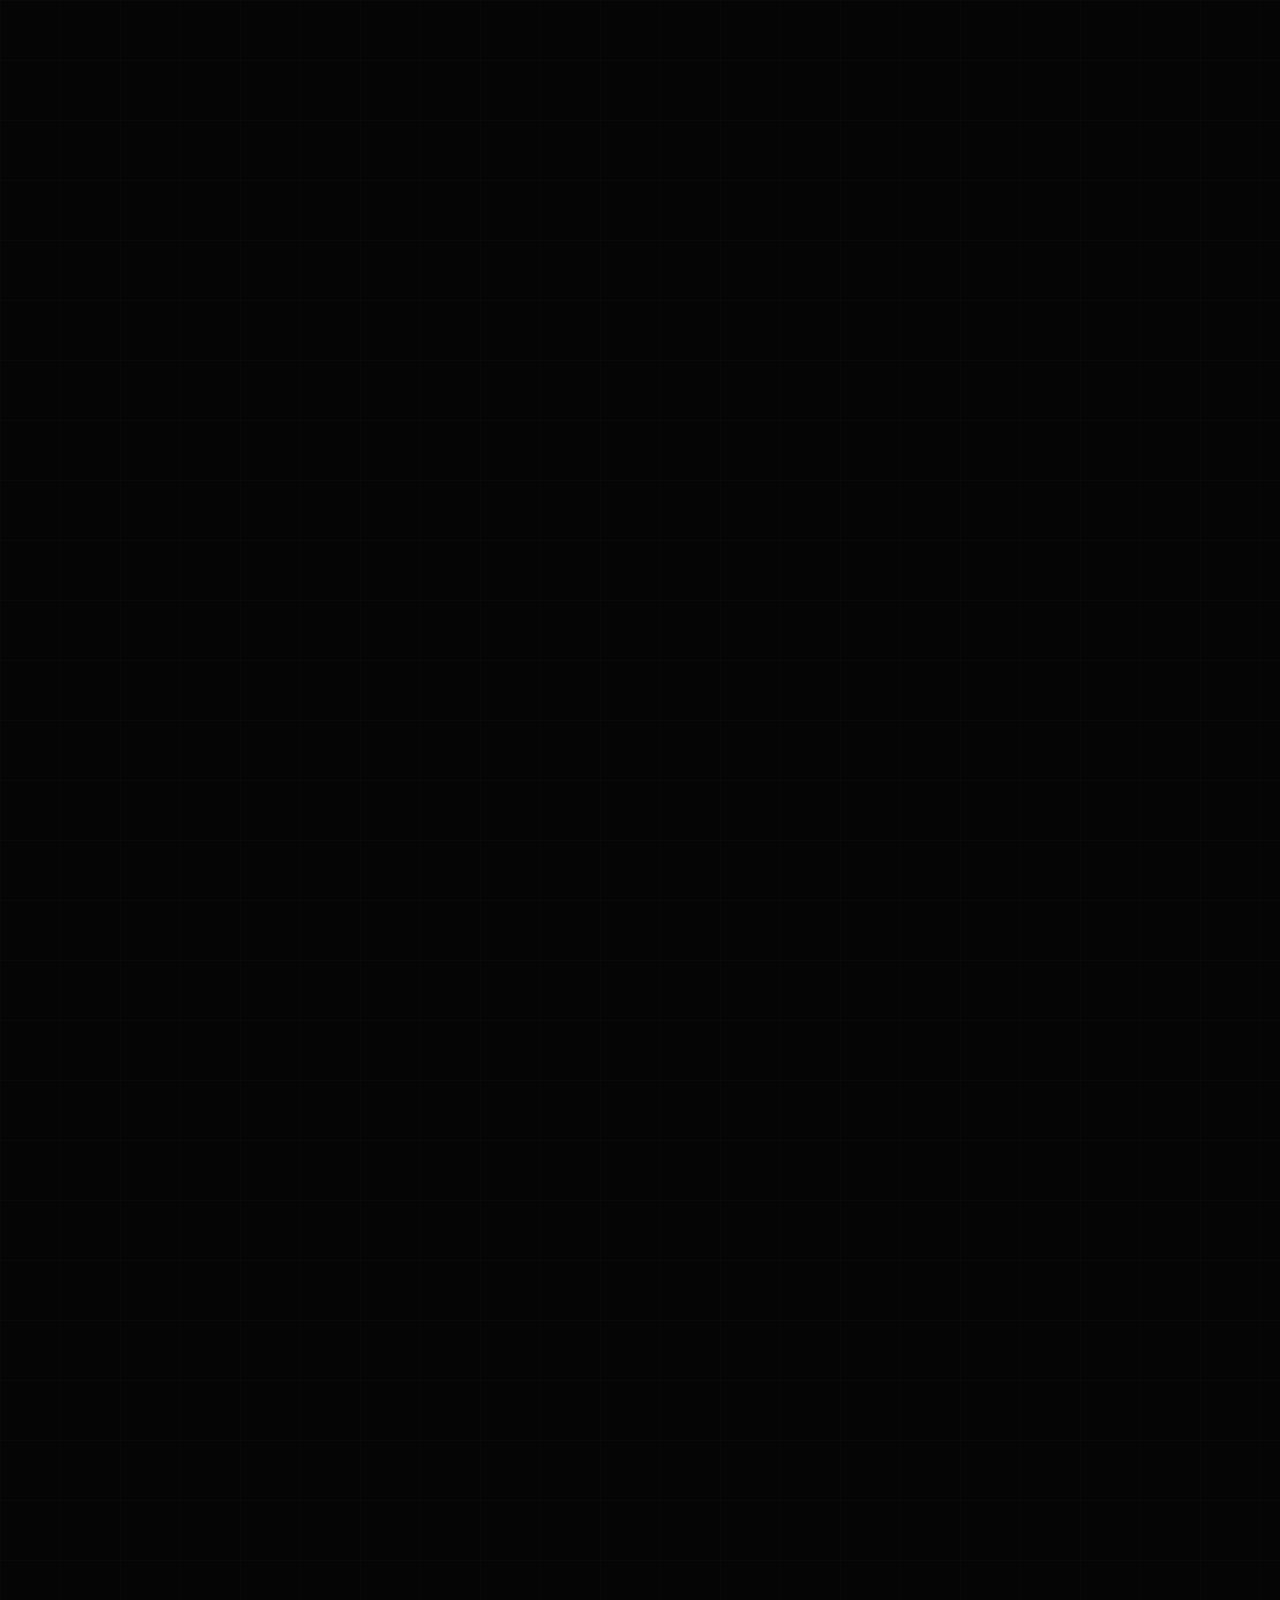
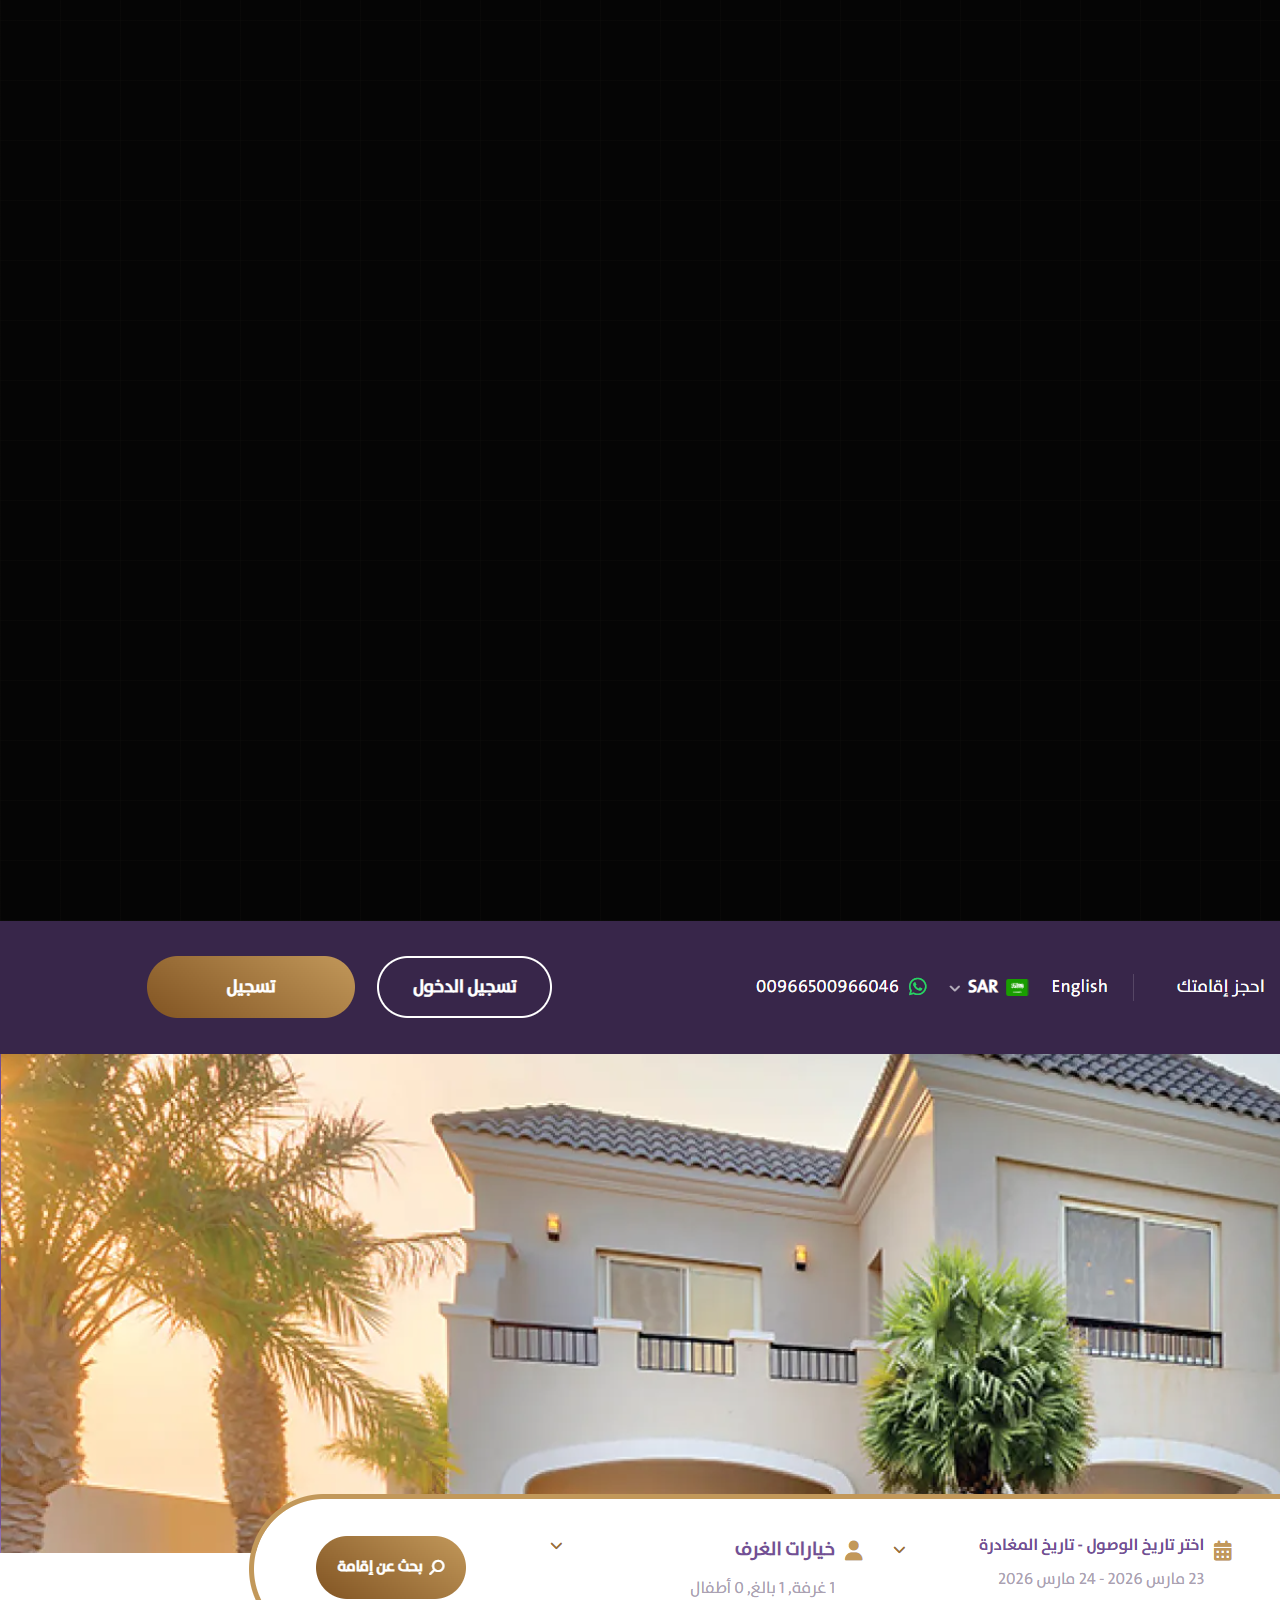
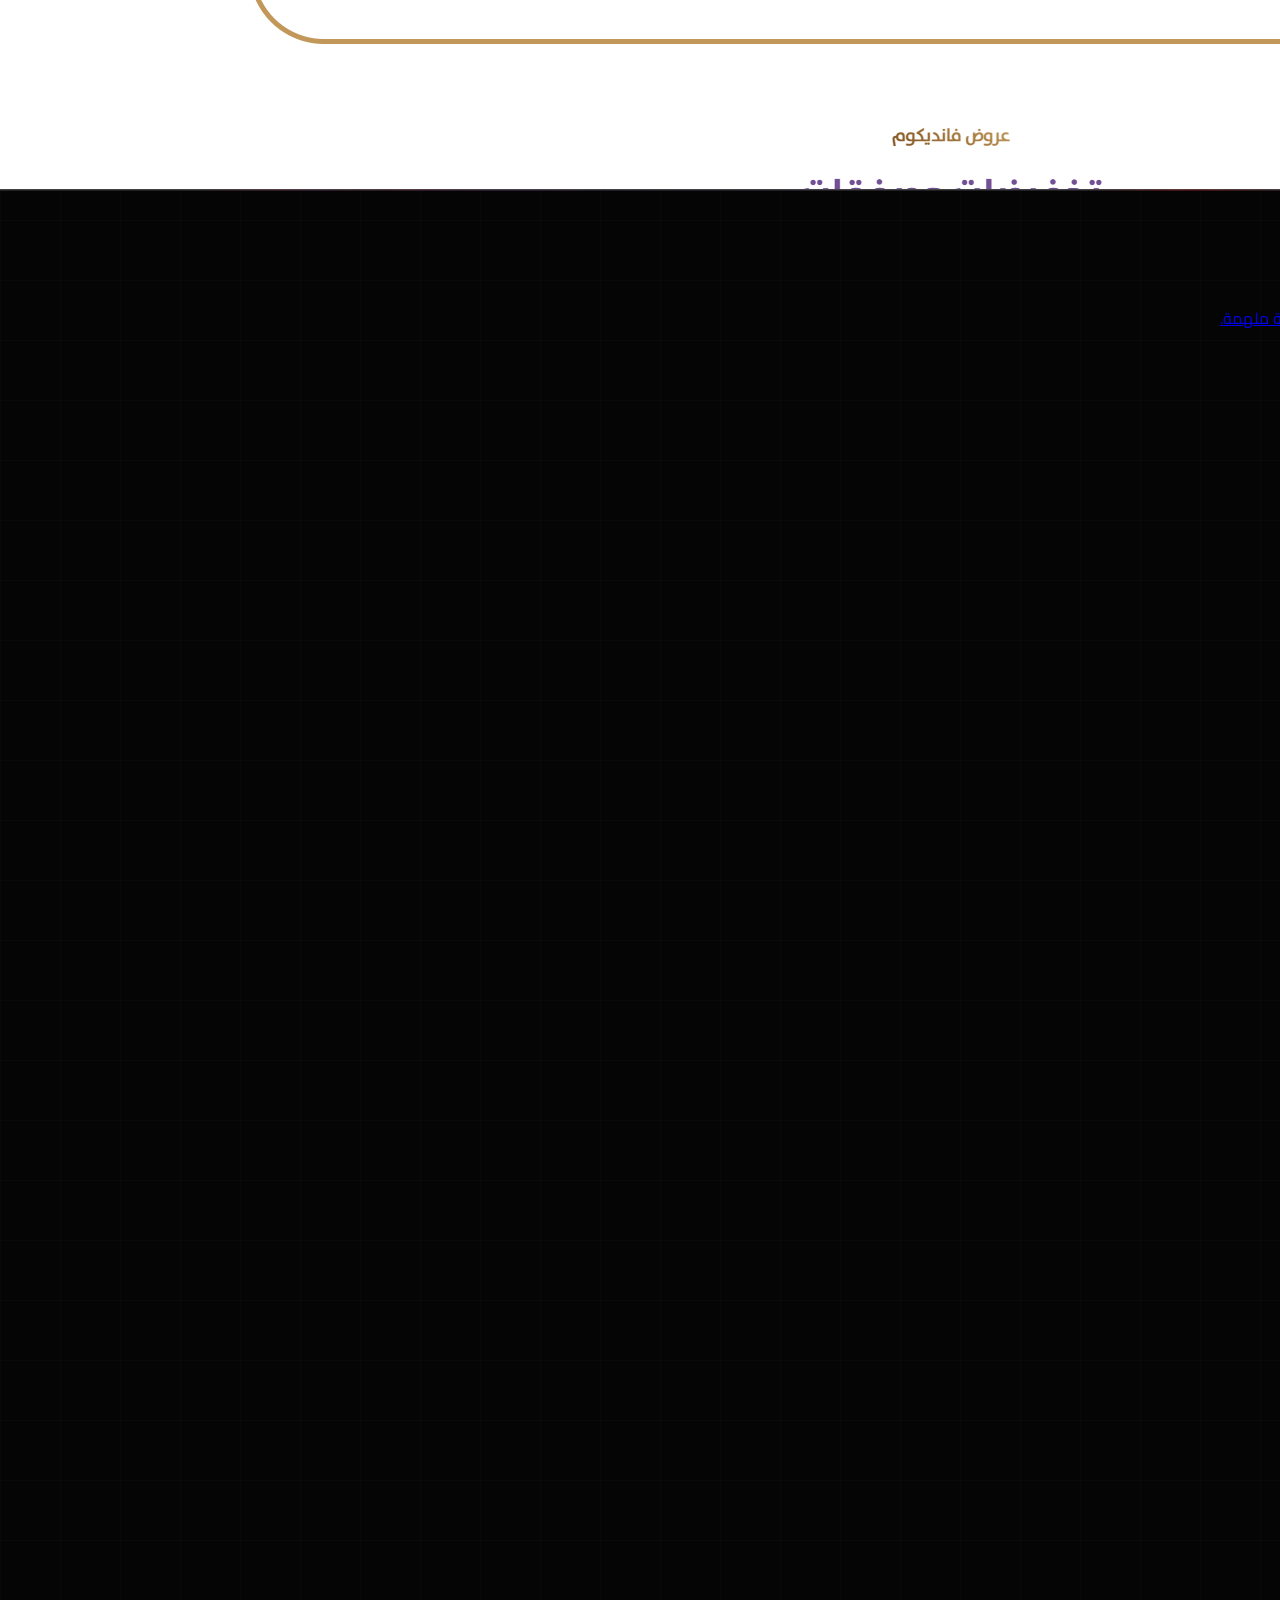
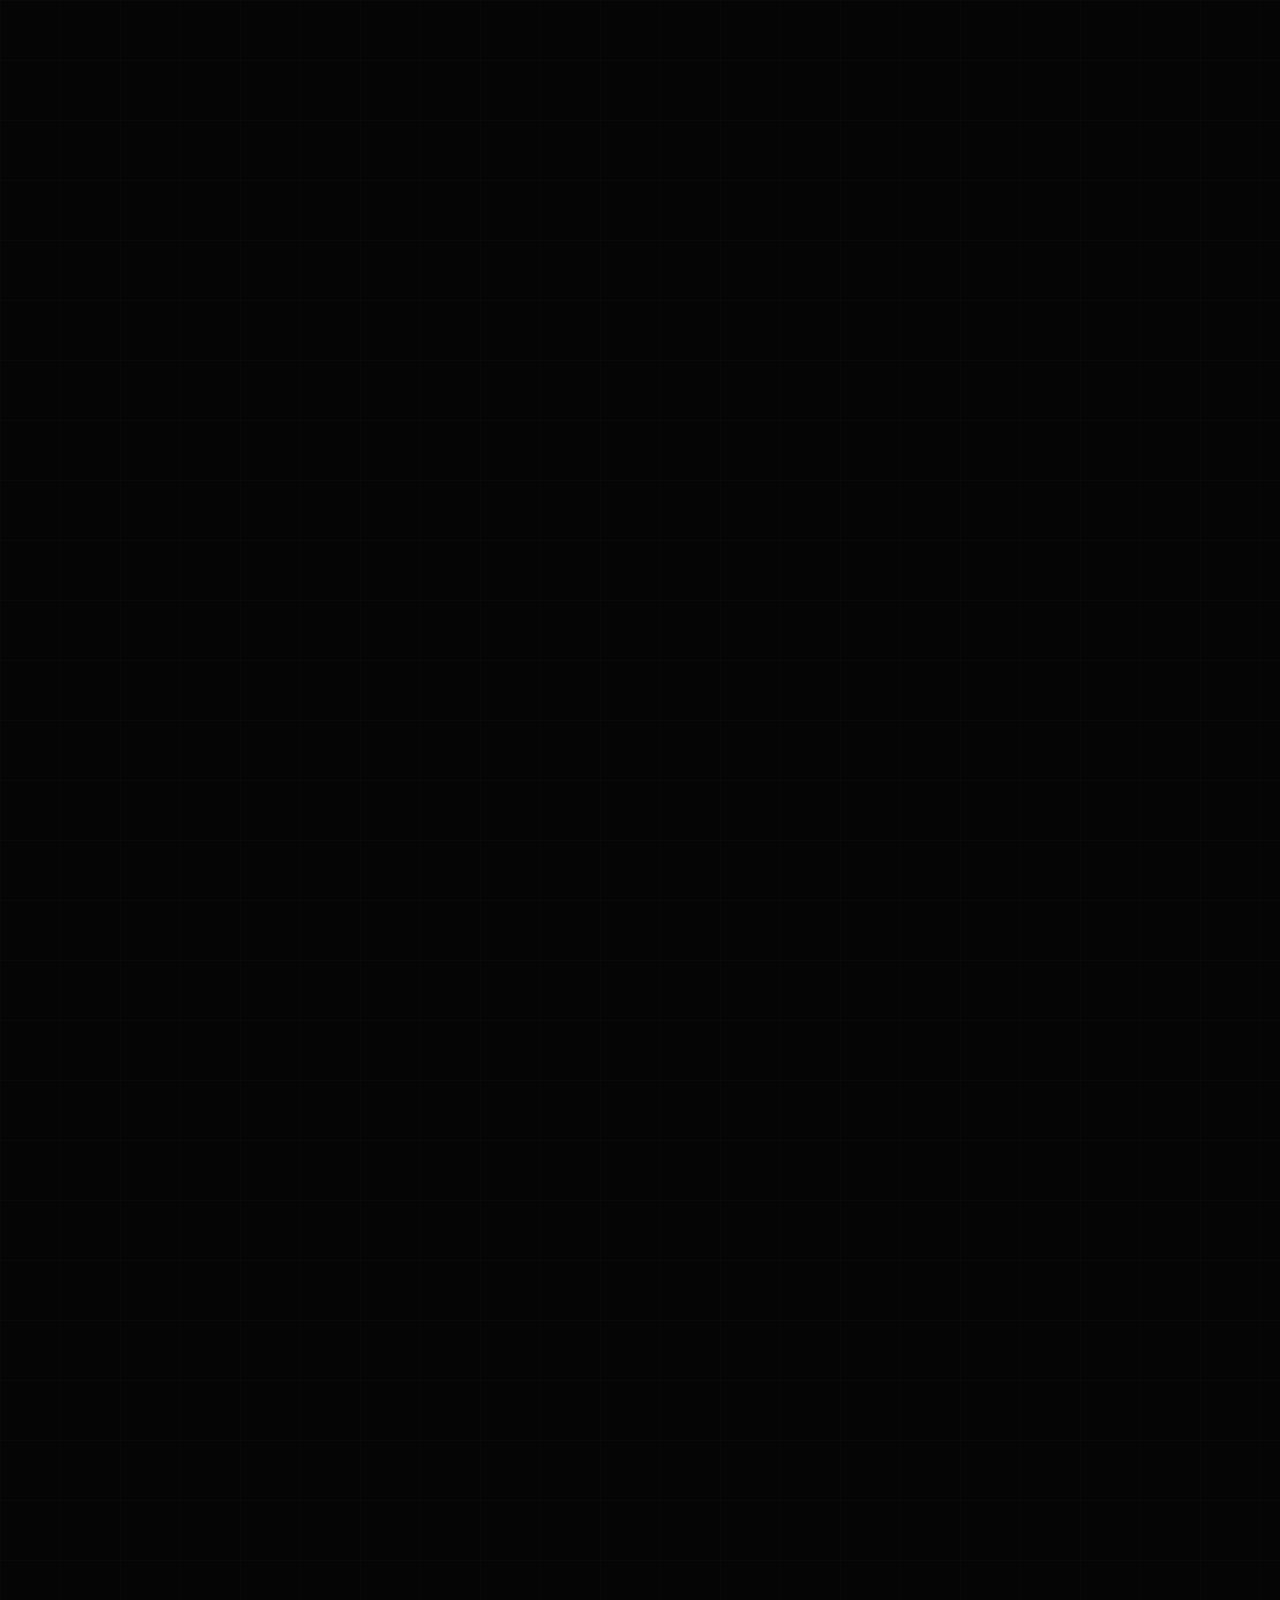
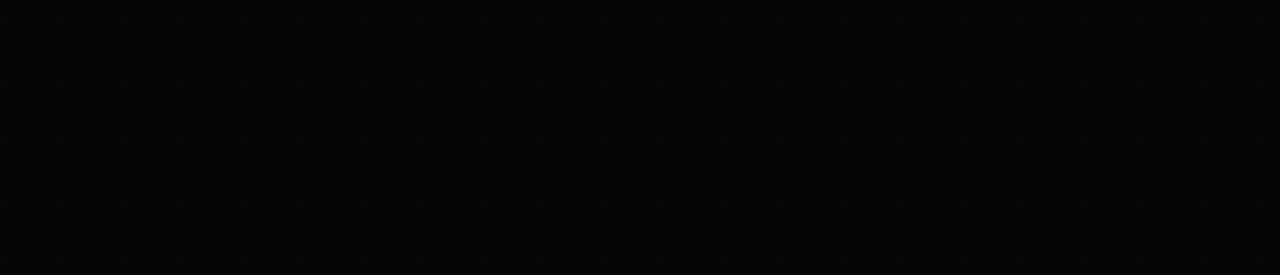
==== index.html @ 0933cf07 "Add writer portfolio with Arabic content and responsive design" ====
<!DOCTYPE html>

<html class="dark" dir="rtl" lang="ar"><head>
<meta charset="utf-8"/>
<meta content="width=device-width, initial-scale=1.0" name="viewport"/>
<title>Ahmed Shaaban (EL-KASHIF) | Creative Writer &amp; Journalist</title>
<link rel="icon" type="image/png" href="assets/KASHif logo-02.png">
<link rel="apple-touch-icon" href="assets/KASHif logo-02.png">
<script src="https://cdn.tailwindcss.com?plugins=forms,container-queries"></script>
<link href="https://fonts.googleapis.com/css2?family=Plus+Jakarta+Sans:wght@300;400;500;600;700;800&amp;family=Cairo:wght@300;400;600;700;900&amp;display=swap" rel="stylesheet"/>
<link href="https://fonts.googleapis.com/css2?family=Material+Symbols+Outlined:wght,FILL@100..700,0..1&amp;display=swap" rel="stylesheet"/>
<link href="https://fonts.googleapis.com/css2?family=Material+Symbols+Outlined:wght,FILL@100..700,0..1&amp;display=swap" rel="stylesheet"/>
<script id="tailwind-config">
      tailwind.config = {
        darkMode: "class",
        theme: {
          extend: {
            colors: {
              "surface-bright": "#3a3939",
              "primary": "#e9c176",
              "on-surface": "#e5e2e1",
              "surface": "#131313",
              "surface-container-lowest": "#0e0e0e",
              "surface-variant": "#353534",
              "error": "#ffb4ab",
              "tertiary-container": "#b6a47a",
              "secondary": "#c8c6c5",
              "inverse-on-surface": "#313030",
              "on-secondary-container": "#b6b5b4",
              "on-error": "#690005",
              "inverse-surface": "#e5e2e1",
              "surface-container-high": "#2a2a2a",
              "on-tertiary-fixed": "#241a00",
              "surface-container-low": "#1c1b1b",
              "on-surface-variant": "#d1c5b4",
              "error-container": "#93000a",
              "surface-container": "#201f1f",
              "secondary-fixed-dim": "#c8c6c5",
              "primary-fixed-dim": "#e9c176",
              "surface-dim": "#131313",
              "on-secondary-fixed": "#1b1c1c",
              "on-primary-fixed-variant": "#5d4201",
              "on-tertiary": "#3b2f0f",
              "primary-fixed": "#ffdea5",
              "on-primary-container": "#4e3700",
              "inverse-primary": "#775a19",
              "background": "#131313",
              "secondary-fixed": "#e4e2e1",
              "secondary-container": "#474747",
              "surface-tint": "#e9c176",
              "on-tertiary-container": "#463a19",
              "on-secondary": "#303030",
              "primary-container": "#c5a059",
              "outline": "#9a8f80",
              "tertiary": "#d8c598",
              "on-secondary-fixed-variant": "#474747",
              "surface-container-highest": "#353534",
              "tertiary-fixed-dim": "#d8c598",
              "on-primary": "#412d00",
              "on-tertiary-fixed-variant": "#534523",
              "tertiary-fixed": "#f5e1b3",
              "on-primary-fixed": "#261900",
              "outline-variant": "#4e4639",
              "on-background": "#e5e2e1",
              "on-error-container": "#ffdad6"
            },
            fontFamily: {
              "headline": ["Cairo", "sans-serif"],
              "body": ["Plus Jakarta Sans", "sans-serif"],
              "label": ["Plus Jakarta Sans", "sans-serif"]
            },
            borderRadius: {"DEFAULT": "0.125rem", "lg": "0.25rem", "xl": "0.5rem", "full": "0.75rem"},
          },
        },
      }
    </script>
<style>
      body {
        background-color: #050505;
        background-image: 
          linear-gradient(rgba(78, 70, 57, 0.05) 1px, transparent 1px),
          linear-gradient(90deg, rgba(78, 70, 57, 0.05) 1px, transparent 1px);
        background-size: 60px 60px;
        font-family: 'Cairo', 'Plus Jakarta Sans', sans-serif;
      }
      .glass-card {
        background: rgba(32, 31, 31, 0.6);
        backdrop-filter: blur(24px);
        border: 1px solid rgba(233, 193, 118, 0.1);
      }
      .editorial-grid {
        display: grid;
        grid-template-columns: repeat(12, 1fr);
        gap: 2rem;
      }
      .material-symbols-outlined {
        font-variation-settings: 'FILL' 0, 'wght' 300, 'GRAD' 0, 'opsz' 24;
      }
    </style>
</head>
<body class="text-on-surface antialiased overflow-x-hidden">
<!-- Navigation Shell -->
<nav class="fixed top-0 w-full z-50 bg-surface/80 dark:bg-black/80 backdrop-blur-xl shadow-2xl shadow-black/20">
<div class="flex justify-between items-center px-12 py-6 max-w-[90rem] mx-auto">
<div class="flex items-center gap-4">
<div class="bg-black/40 p-2 rounded-lg border border-[#c5a059]/10">
<img src="assets/KASHif logo-02.png" alt="EL-KASHIF Logo" class="h-10 w-auto">
</div>
<div class="text-2xl font-bold tracking-widest text-[#c5a059] uppercase font-headline">
                EL-KASHIF
            </div>
</div>
<div class="hidden md:flex items-center space-x-8 space-x-reverse">
<a class="text-[#e9c176] font-bold border-b-2 border-[#e9c176] pb-1 font-body text-sm uppercase tracking-widest" href="#portfolio">أعمالي</a>
<a class="text-[#e5e2e1]/70 hover:text-[#e9c176] transition-colors font-body text-sm uppercase tracking-widest" href="#real-estate">العقارات</a>
<a class="text-[#e5e2e1]/70 hover:text-[#e9c176] transition-colors font-body text-sm uppercase tracking-widest" href="#tech">التقني</a>
<a class="text-[#e5e2e1]/70 hover:text-[#e9c176] transition-colors font-body text-sm uppercase tracking-widest" href="#seo">السيو</a>
<a class="text-[#e5e2e1]/70 hover:text-[#e9c176] transition-colors font-body text-sm uppercase tracking-widest" href="#about">عني</a>
<a class="text-[#e5e2e1]/70 hover:text-[#e9c176] transition-colors font-body text-sm uppercase tracking-widest" href="#contact">تواصل</a>
</div>
<div class="flex items-center gap-6">
<a href="mailto:ahmadshapan123123@gmail.com" class="bg-primary text-on-primary px-6 py-2.5 rounded-full font-headline font-bold text-sm transition-transform hover:scale-105 active:scale-95">
                    ابدأ مشروعك
                </a>
<span class="material-symbols-outlined text-primary cursor-pointer md:hidden" data-icon="menu">menu</span>
</div>
</div>
</nav>
<main class="max-w-[90rem] mx-auto px-8 md:px-12 pt-40 pb-24">
<!-- Hero Section -->
<section id="home" class="mb-32">
<div class="editorial-grid">
<div class="col-span-12 lg:col-span-9">
<h1 class="text-6xl md:text-8xl lg:text-9xl font-black font-headline text-on-surface leading-[1.1] mb-8">
                        أحمد شعبان<br><span class="text-primary italic">الكاشف</span>
                    </h1>
<div class="flex items-center gap-4 mb-12">
<div class="h-[2px] w-24 bg-primary"></div>
<h2 class="text-3xl md:text-4xl font-light text-primary tracking-widest font-headline">كاتب محتوى </h2>
</div>
</div>
<div class="col-span-12 lg:col-span-6 lg:col-start-7">
<p class="text-xl md:text-2xl text-on-surface/80 leading-relaxed font-light mb-8">
                        كاتب محتوى إبداعي وصحفي شغوف، بدأت مسيرتي من كواليس العمل الصحفي  مما منحني دقة البحث وصياغة القصة المؤثرة. تخصصت في صياغة المحتوى للسوق السعودي في قطاعات حيوية تشمل العقارات، السياحة، والمنصات التقنية.
                    </p>
<div class="flex items-start gap-4 p-6 glass-card rounded-xl">
<span class="material-symbols-outlined text-primary text-3xl" data-icon="terminal">terminal</span>
<p class="text-lg text-on-surface/90 font-medium">
                            ما يميزني هو شغفي التقني؛ حيث قمت بتطوير مهاراتي في بناء المواقع لفهم كيف تتفاعل محركات البحث وتجربة المستخدم مع الكلمة المكتوبة.
                        </p>
</div>
</div>
</div>
</section>
<!-- Category 1: Cultural & Tourism -->
<section id="portfolio" class="mb-32">
<div class="flex items-baseline gap-6 mb-16 border-b border-outline-variant/20 pb-4">
<span class="text-primary font-body text-xl opacity-50">01.</span>
<h3 class="text-4xl font-bold font-headline">صناعة القصة والهوية</h3>
</div>
<div class="editorial-grid">
<!-- Project 1 -->
<div class="col-span-12 md:col-span-6 group">
<a href="https://assafiyyah.com/" target="_blank" class="block hover:scale-[1.02] transition-transform duration-300">
<div class="relative overflow-hidden rounded-xl mb-6 aspect-video bg-surface-container-high">
<img class="w-full h-full object-cover grayscale group-hover:grayscale-0 transition-all duration-700 scale-105 group-hover:scale-100" data-alt="Traditional Saudi cultural architecture with modern lighting" src="assets/assafiyyah.png"/>
<div class="absolute inset-0 bg-gradient-to-t from-black/80 to-transparent"></div>
<div class="absolute bottom-6 right-6">
<span class="bg-primary/20 backdrop-blur-md text-primary px-3 py-1 rounded text-sm font-headline mb-2 inline-block">وثائقي</span>
</div>
</div>
<h4 class="text-2xl font-bold mb-3 text-primary">متحف الصافية</h4>
<p class="text-on-surface/70 mb-6 leading-relaxed">
                        صياغة المحتوى التعريفي والوثائقي للمتحف بأسلوب يجمع بين الهوية التاريخية والرؤية العصرية للسياحة السعودية.
                    </p>
<div class="flex gap-2 flex-wrap">
<span class="px-3 py-1 bg-surface-container-highest text-on-surface-variant text-xs rounded-full">سرد إبداعي وثائقي</span>
<span class="px-3 py-1 bg-surface-container-highest text-on-surface-variant text-xs rounded-full">إرث ثقافي</span>
</div>
</a>
</div>
<!-- Project 2 -->
<div class="col-span-12 md:col-span-6 group mt-12 md:mt-24">
<a href="https://www.fundicum.com/" target="_blank" class="block hover:scale-[1.02] transition-transform duration-300">
<div class="relative overflow-hidden rounded-xl mb-6 aspect-video bg-surface-container-high">
<img class="w-full h-full object-cover grayscale group-hover:grayscale-0 transition-all duration-700 scale-105 group-hover:scale-100" data-alt="Luxury hotel lobby with elegant design" src="assets/fundicum.png"/>
<div class="absolute inset-0 bg-gradient-to-t from-black/80 to-transparent"></div>
<div class="absolute bottom-6 right-6">
<span class="bg-primary/20 backdrop-blur-md text-primary px-3 py-1 rounded text-sm font-headline mb-2 inline-block">سياحة</span>
</div>
</div>
<h4 class="text-2xl font-bold mb-3 text-primary">فنديكوم</h4>
<p class="text-on-surface/70 mb-6 leading-relaxed">
                        كتابة المحتوى البيعي لمنصة حجز الفنادق، مع التركيز على تحويل مجرد وصف الغرف إلى تجربة سياحية ملهمة.
                    </p>
<div class="flex gap-2 flex-wrap">
<span class="px-3 py-1 bg-surface-container-highest text-on-surface-variant text-xs rounded-full">استراتيجية المحتوى السياحي</span>
<span class="px-3 py-1 bg-surface-container-highest text-on-surface-variant text-xs rounded-full">كتابة بيعية مقنعة</span>
</div>
</a>
</div>
</div>
</section>
<!-- Category 2: Real Estate -->
<section id="real-estate" class="mb-32 bg-surface-container-low/30 -mx-12 px-12 py-24 rounded-3xl">
<div class="flex items-baseline gap-6 mb-16 border-b border-outline-variant/20 pb-4">
<span class="text-primary font-body text-xl opacity-50">02.</span>
<h3 class="text-4xl font-bold font-headline">خبرة بالمحتوى العقاري</h3>
</div>
<div class="editorial-grid">
<div class="col-span-12 lg:col-span-5">
<h4 class="text-3xl font-bold mb-8 leading-snug">راي هوم / القلاع / نوفا أركان</h4>
<p class="text-xl text-on-surface/80 leading-relaxed mb-8">
                        كتابة المحتوى التسويقي لمشاريع عقارية كبرى، مع استخدام لغة عربية رصينة وجذابة تضمن وصول الرسالة بوضوح وبناء علاقة قوية مع العميل.
                    </p>
<ul class="space-y-4 mb-12">
<li class="flex items-center gap-3">
<span class="material-symbols-outlined text-primary" data-icon="check_circle">check_circle</span>
<span class="text-lg">لغة عربية احترافية</span>
</li>
<li class="flex items-center gap-3">
<span class="material-symbols-outlined text-primary" data-icon="check_circle">check_circle</span>
<span class="text-lg">هوية لفظية عقارية</span>
</li>
<li class="flex items-center gap-3">
<span class="material-symbols-outlined text-primary" data-icon="check_circle">check_circle</span>
<span class="text-lg">استراتيجية الإقناع</span>
</li>
</ul>
</div>
<div class="col-span-12 lg:col-span-7">
<div class="grid grid-cols-2 gap-4 h-full">
<img class="w-full h-full object-cover rounded-xl grayscale hover:grayscale-0 transition-all duration-500" data-alt="Modern luxury villa architectural rendering" src="https://lh3.googleusercontent.com/aida-public/[base64]"/>
<img class="w-full h-80 object-cover rounded-xl grayscale hover:grayscale-0 transition-all duration-500 mt-12" data-alt="Corporate real estate skyscraper reflection" src="https://lh3.googleusercontent.com/aida-public/[base64]"/>
</div>
</div>
</div>
</section>
<!-- Category 3: Tech & Freelance -->
<section id="tech" class="mb-32">
<div class="flex items-baseline gap-6 mb-16 border-b border-outline-variant/20 pb-4">
<span class="text-primary font-body text-xl opacity-50">03.</span>
<h3 class="text-4xl font-bold font-headline">هندسة المحتوى الرقمي</h3>
</div>
<div class="grid grid-cols-1 md:grid-cols-2 gap-12">
<!-- Tech 1 -->
<div class="glass-card p-12 rounded-2xl relative group overflow-hidden">
<a href="https://www.nawan.co/" target="_blank" class="block hover:scale-[1.02] transition-transform duration-300">
<div class="absolute -top-12 -left-12 text-primary/5 group-hover:text-primary/10 transition-colors">
<span class="material-symbols-outlined text-[12rem]" data-icon="code">code</span>
</div>
<div class="relative z-10">
<h4 class="text-2xl font-bold mb-4 text-primary">مشروع ناوان</h4>
<p class="text-lg text-on-surface/80 mb-8 leading-relaxed">
                            هندسة محتوى تجربة المستخدم لموقع العمل الحر، وتبسيط اللغة التقنية لتكون واضحة ومباشرة لجميع المستخدمين.
                        </p>
<div class="flex gap-4">
<span class="px-4 py-2 border border-primary/30 rounded-full text-sm font-headline">هندسة المحتوى (UX)</span>
<span class="px-4 py-2 border border-primary/30 rounded-full text-sm font-headline">تبسيط المفاهيم</span>
</div>
</div>
</a>
</div>
<!-- Tech 2 -->
<div class="glass-card p-12 rounded-2xl relative group overflow-hidden">
<a href="https://eventa.com.sa/" target="_blank" class="block hover:scale-[1.02] transition-transform duration-300">
<div class="absolute -top-12 -left-12 text-primary/5 group-hover:text-primary/10 transition-colors">
<span class="material-symbols-outlined text-[12rem]" data-icon="event">event</span>
</div>
<div class="relative z-10">
<h4 class="text-2xl font-bold mb-4 text-primary">إيفينتا</h4>
<p class="text-lg text-on-surface/80 mb-8 leading-relaxed">
                            كتابة محتوى متخصص لتصنيع الفعاليات والمؤتمرات الدولية الكبرى، بأسلوب يعكس الاحترافية والبروتوكول الإعلامي.
                        </p>
<div class="flex gap-4">
<span class="px-4 py-2 border border-primary/30 rounded-full text-sm font-headline">إدارة المحتوى الإعلامي</span>
<span class="px-4 py-2 border border-primary/30 rounded-full text-sm font-headline">تنظيم الفعاليات</span>
</div>
</div>
</a>
</div>
</div>
</section>
<!-- Category 4: SEO Optimization -->
<section id="seo" class="mb-32">
<div class="flex items-baseline gap-6 mb-16 border-b border-outline-variant/20 pb-4">
<span class="text-primary font-body text-xl opacity-50">04.</span>
<h3 class="text-4xl font-bold font-headline">نماذج من تصدر النتائج</h3>
</div>
<div class="grid grid-cols-1 md:grid-cols-2 lg:grid-cols-4 gap-6">
<!-- SEO Item 1 -->
<div class="bg-surface-container p-8 rounded-xl border-r-4 border-primary hover:bg-surface-container-high transition-colors">
<a href="https://elmemar.com/" target="_blank" class="block hover:scale-[1.02] transition-transform duration-300">
<h5 class="text-xl font-bold mb-4 text-primary">المعمار</h5>
<p class="text-on-surface/70 text-sm leading-relaxed">
                        صياغة محتوى تعليمي وتسويقي لخدمات الصيانة المنزلية (كشف تسربات المياه) بأسلوب يحل مشاكل العميل ويزيد الثقة.
                    </p>
</a>
</div>
<!-- SEO Item 2 -->
<div class="bg-surface-container p-8 rounded-xl border-r-4 border-primary hover:bg-surface-container-high transition-colors">
<a href="https://gama-est.com/" target="_blank" class="block hover:scale-[1.02] transition-transform duration-300">
<h5 class="text-xl font-bold mb-4 text-primary">جاما</h5>
<p class="text-on-surface/70 text-sm leading-relaxed">
                        محتوى متخصص في مكافحة الحشرات والخدمات المنزلية موجه للجمهور السعودي بأسلوب مهني ومقنع.
                    </p>
</a>
</div>
<!-- SEO Item 3 -->
<div class="bg-surface-container p-8 rounded-xl border-r-4 border-primary hover:bg-surface-container-high transition-colors">
<a href="https://baladytex.com/" target="_blank" class="block hover:scale-[1.02] transition-transform duration-300">
<h5 class="text-xl font-bold mb-4 text-primary">بلدي</h5>
<p class="text-on-surface/70 text-sm leading-relaxed">
                        كتابة محتوى متخصص في مجال المفروشات يستهدف الجمهور المصري، مع التركيز على الكلمات المفتاحية الرائجة.
                    </p>
</a>
</div>
<!-- SEO Item 4 -->
<div class="bg-surface-container p-8 rounded-xl border-r-4 border-primary hover:bg-surface-container-high transition-colors">
<a href="https://jwhartmakh.com/" target="_blank" class="block hover:scale-[1.02] transition-transform duration-300">
<h5 class="text-xl font-bold mb-4 text-primary">جوهرة مكة</h5>
<p class="text-on-surface/70 text-sm leading-relaxed">
                        الشركة الأولى في نتائج البحث في نقل العفش بمكة وجدة، مع محتوى متخصص يستهدف العملاء الباحثين عن خدمات النقل الموثوقة.
                    </p>
</a>
</div>
</div>
</section>
<!-- Value Proposition (The Plus Factor) -->
<section id="about" class="mb-32">
<div class="editorial-grid items-center">
<div class="col-span-12 lg:col-span-6 order-2 lg:order-1">
<div class="relative">
<div class="absolute -inset-4 bg-primary/10 blur-3xl rounded-full"></div>
<div class="relative glass-card p-12 rounded-3xl border-primary/20">
<h3 class="text-4xl font-black font-headline mb-8">لماذا أنا؟ الرؤية التقنية خلف القلم</h3>
<div class="mb-10">
<h4 class="text-2xl font-bold text-primary mb-4">الكود + الكلمة</h4>
<p class="text-lg text-on-surface/80 leading-relaxed">
                                    بجانب مهاراتي في الكتابة، أمتلك خبرة في بناء المواقع. هذا يمنحني ميزة فريدة في فهم كيف يقرأ المتصفح محتواك وكيف يتحرك المستخدم داخل موقعك.
                                </p>
</div>
<div class="space-y-6">
<div class="flex items-center gap-4">
<div class="w-12 h-12 rounded-full bg-primary/10 flex items-center justify-center text-primary">
<span class="material-symbols-outlined" data-icon="search">search</span>
</div>
<span class="text-xl font-bold">SEO focus</span>
</div>
<div class="flex items-center gap-4">
<div class="w-12 h-12 rounded-full bg-primary/10 flex items-center justify-center text-primary">
<span class="material-symbols-outlined" data-icon="edit_note">edit_note</span>
</div>
<span class="text-xl font-bold">UX Writing</span>
</div>
<div class="flex items-center gap-4">
<div class="w-12 h-12 rounded-full bg-primary/10 flex items-center justify-center text-primary">
<span class="material-symbols-outlined" data-icon="hub">hub</span>
</div>
<span class="text-xl font-bold">Tech coordination</span>
</div>
</div>
</div>
</div>
</div>
<div class="col-span-12 lg:col-span-6 order-1 lg:order-2 mb-12 lg:mb-0 lg:pr-12">
<img class="w-full h-full object-cover rounded-3xl grayscale hover:grayscale-0 transition-all duration-1000" data-alt="Minimalist workspace with laptop and notebook" src="https://lh3.googleusercontent.com/aida-public/[base64]"/>
</div>
</div>
</section>
<!-- Contact Section -->
<section id="contact" class="mb-24 py-32 bg-primary rounded-3xl text-on-primary text-center relative overflow-hidden group">
<div class="absolute inset-0 opacity-10 group-hover:opacity-20 transition-opacity">
<span class="material-symbols-outlined text-[40rem] absolute -top-40 -left-40" data-icon="mail" style="font-variation-settings: 'FILL' 1;">mail</span>
</div>
<div class="relative z-10">
<h2 class="text-7xl md:text-9xl font-black font-headline mb-8">لنتواصل.</h2>
<a class="text-2xl md:text-4xl font-body font-bold border-b-4 border-on-primary pb-2 hover:opacity-80 transition-opacity" href="mailto:ahmadshapan123123@gmail.com">
                    ahmadshapan123123@gmail.com
                </a>
<div class="mt-16 flex justify-center gap-8">
<a href="https://linkedin.com/in/ahmadshapan" target="_blank" class="text-on-primary uppercase tracking-[0.3em] font-bold hover:scale-110 transition-transform">لينكدإن</a>
<a href="https://ahmadshapan123123-stack.github.io/CV/" target="_blank" class="text-on-primary uppercase tracking-[0.3em] font-bold hover:scale-110 transition-transform">السيرة الذاتية</a>
<a href="https://wa.me/201021855103" target="_blank" class="text-on-primary uppercase tracking-[0.3em] font-bold hover:scale-110 transition-transform">واتساب</a>
</div>
</div>
</section>
</main>
<!-- Footer Shell -->
<footer class="w-full py-16 border-t border-[#e5e2e1]/5 bg-surface dark:bg-[#0a0a0a]">
<div class="flex flex-col md:flex-row justify-between items-center px-12 space-y-8 md:space-y-0 max-w-[90rem] mx-auto">
<div class="text-lg font-semibold text-[#c5a059] font-headline uppercase tracking-widest">
                EL-KASHIF
            </div>
<div class="flex flex-wrap justify-center gap-8">
<!-- تم حذف الروابط حسب الطلب -->
</div>
<p class="font-plus-jakarta-sans text-sm uppercase tracking-widest text-[#e5e2e1]/50 text-center md:text-left">
                © 2026  (EL-KASHIF). جميع الحقوق محفوظة.
            </p>
</div>
</footer>
<script>
// Active Navigation Link on Scroll
document.addEventListener('DOMContentLoaded', function() {
    const sections = document.querySelectorAll('section[id]');
    const navLinks = document.querySelectorAll('.hidden.md\\:flex.items-center.space-x-8.space-x-reverse a');
    
    function updateActiveLink() {
        let current = '';
        const scrollPosition = window.scrollY + 100;
        
        sections.forEach(section => {
            const sectionTop = section.offsetTop;
            const sectionHeight = section.offsetHeight;
            
            if (scrollPosition >= sectionTop && scrollPosition < sectionTop + sectionHeight) {
                current = section.getAttribute('id');
            }
        });
        
        navLinks.forEach(link => {
            link.classList.remove('text-[#e9c176]', 'font-bold', 'border-b-2', 'border-[#e9c176]');
            link.classList.add('text-[#e5e2e1]/70');
            
            if (link.getAttribute('href') === '#' + current) {
                link.classList.remove('text-[#e5e2e1]/70');
                link.classList.add('text-[#e9c176]', 'font-bold', 'border-b-2', 'border-[#e9c176]');
            }
        });
    }
    
    // Update on scroll
    window.addEventListener('scroll', updateActiveLink);
    
    // Initial update
    updateActiveLink();
    
    // Smooth scroll for navigation links
    navLinks.forEach(link => {
        link.addEventListener('click', function(e) {
            e.preventDefault();
            const targetId = this.getAttribute('href').substring(1);
            const targetSection = document.getElementById(targetId);
            
            if (targetSection) {
                targetSection.scrollIntoView({
                    behavior: 'smooth',
                    block: 'start'
                });
            }
        });
    });
});
</script>
</body></html>
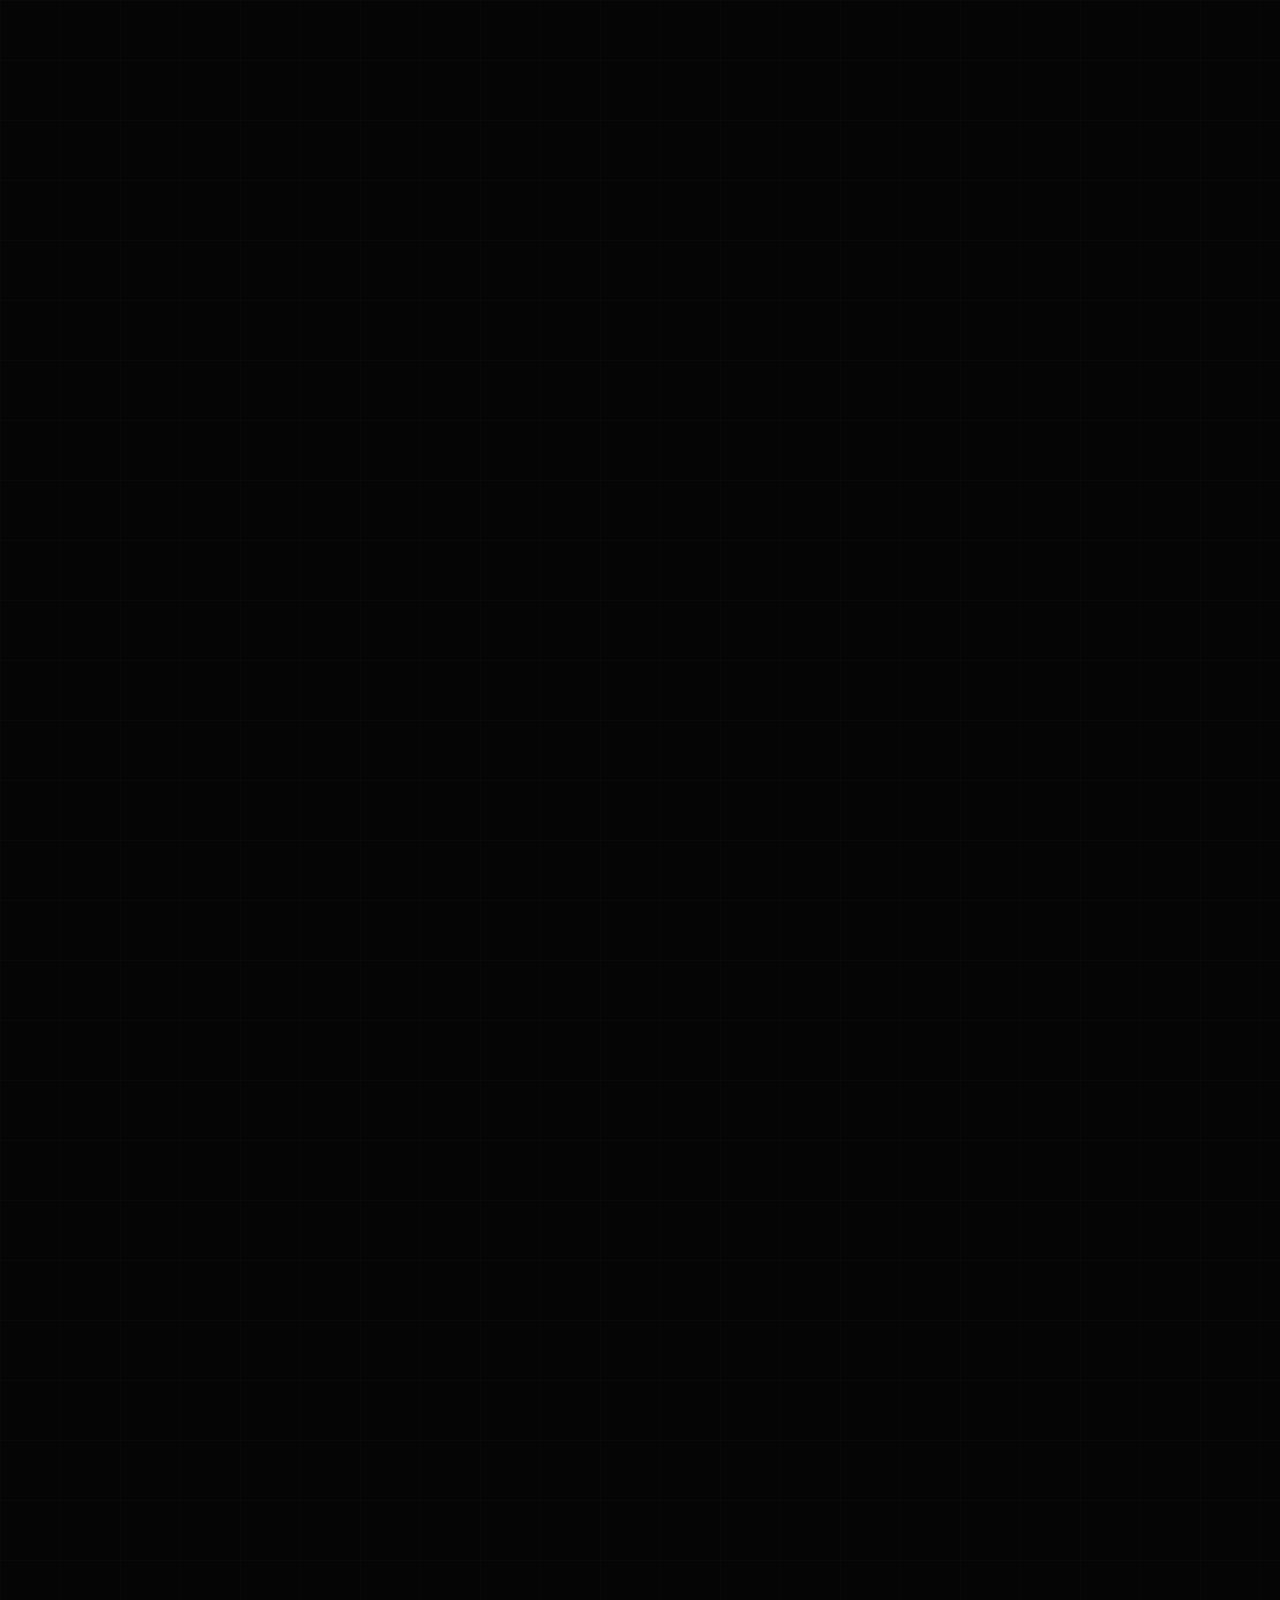
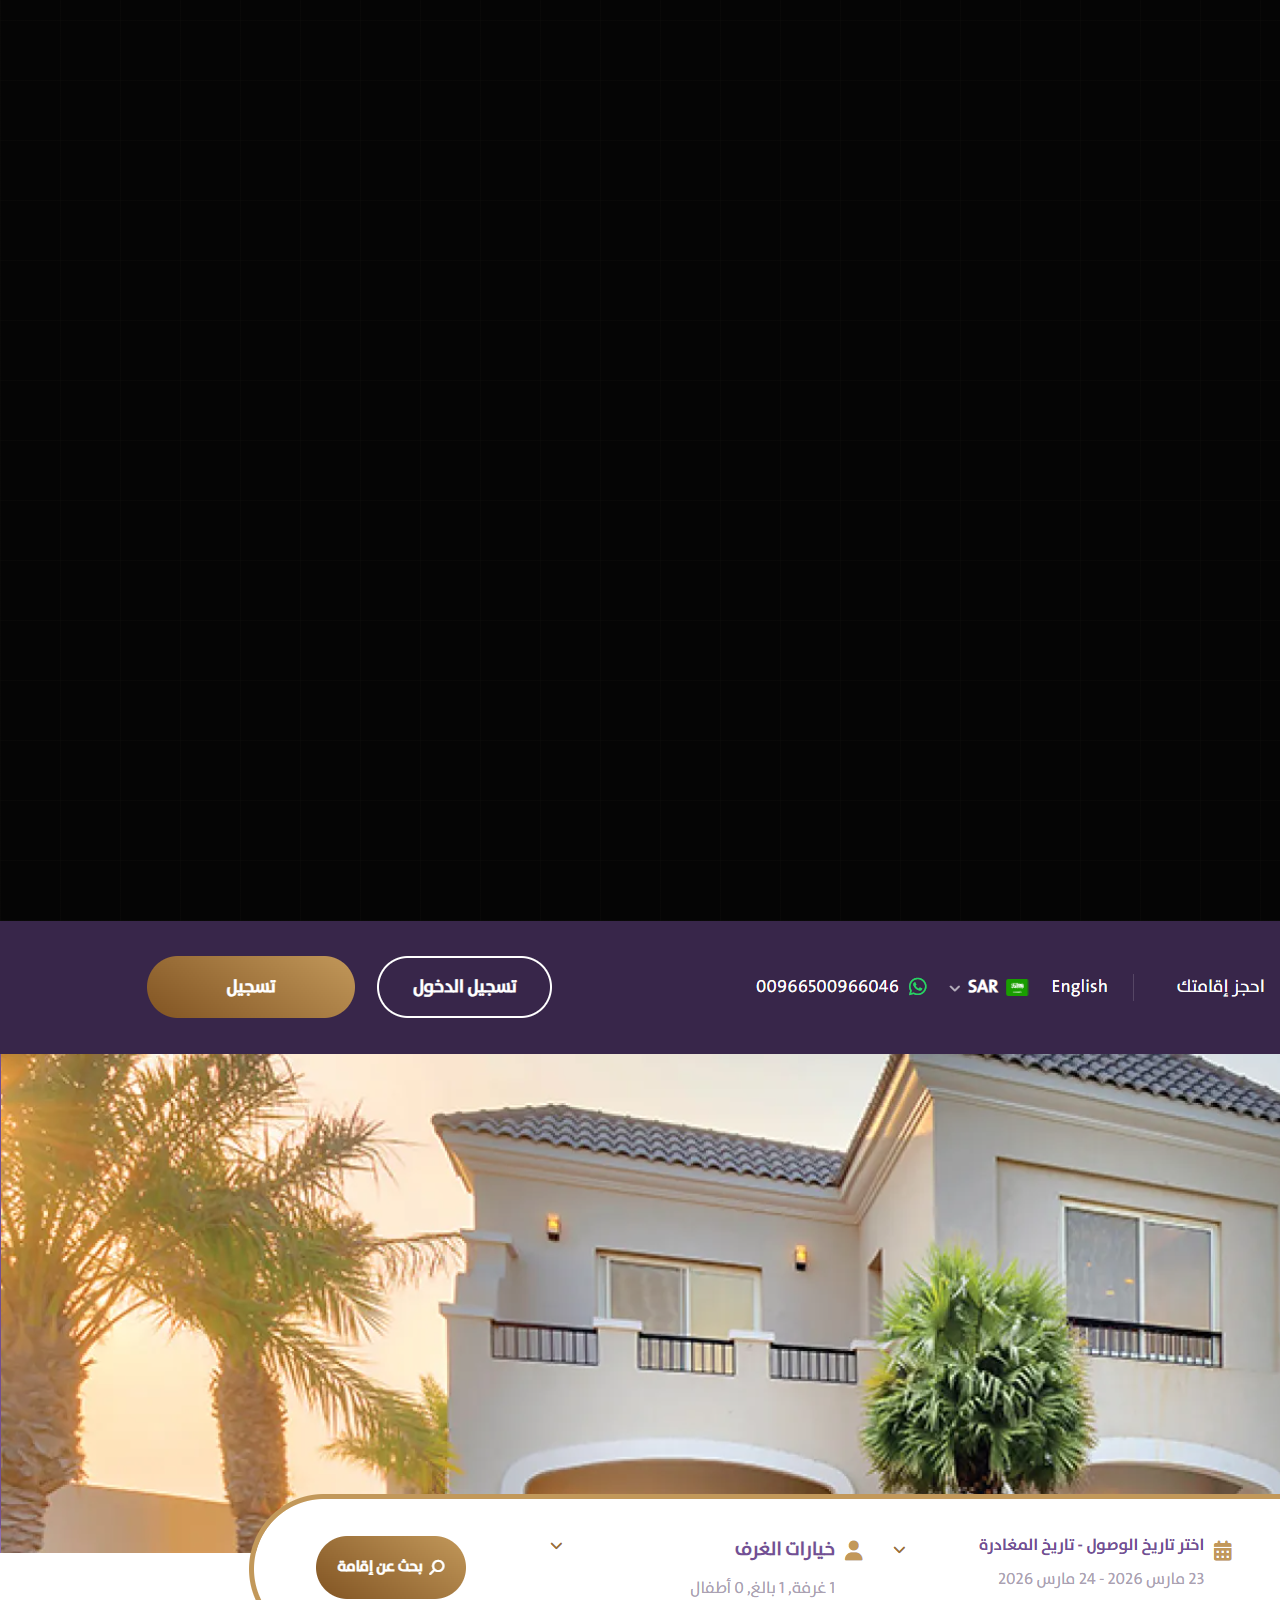
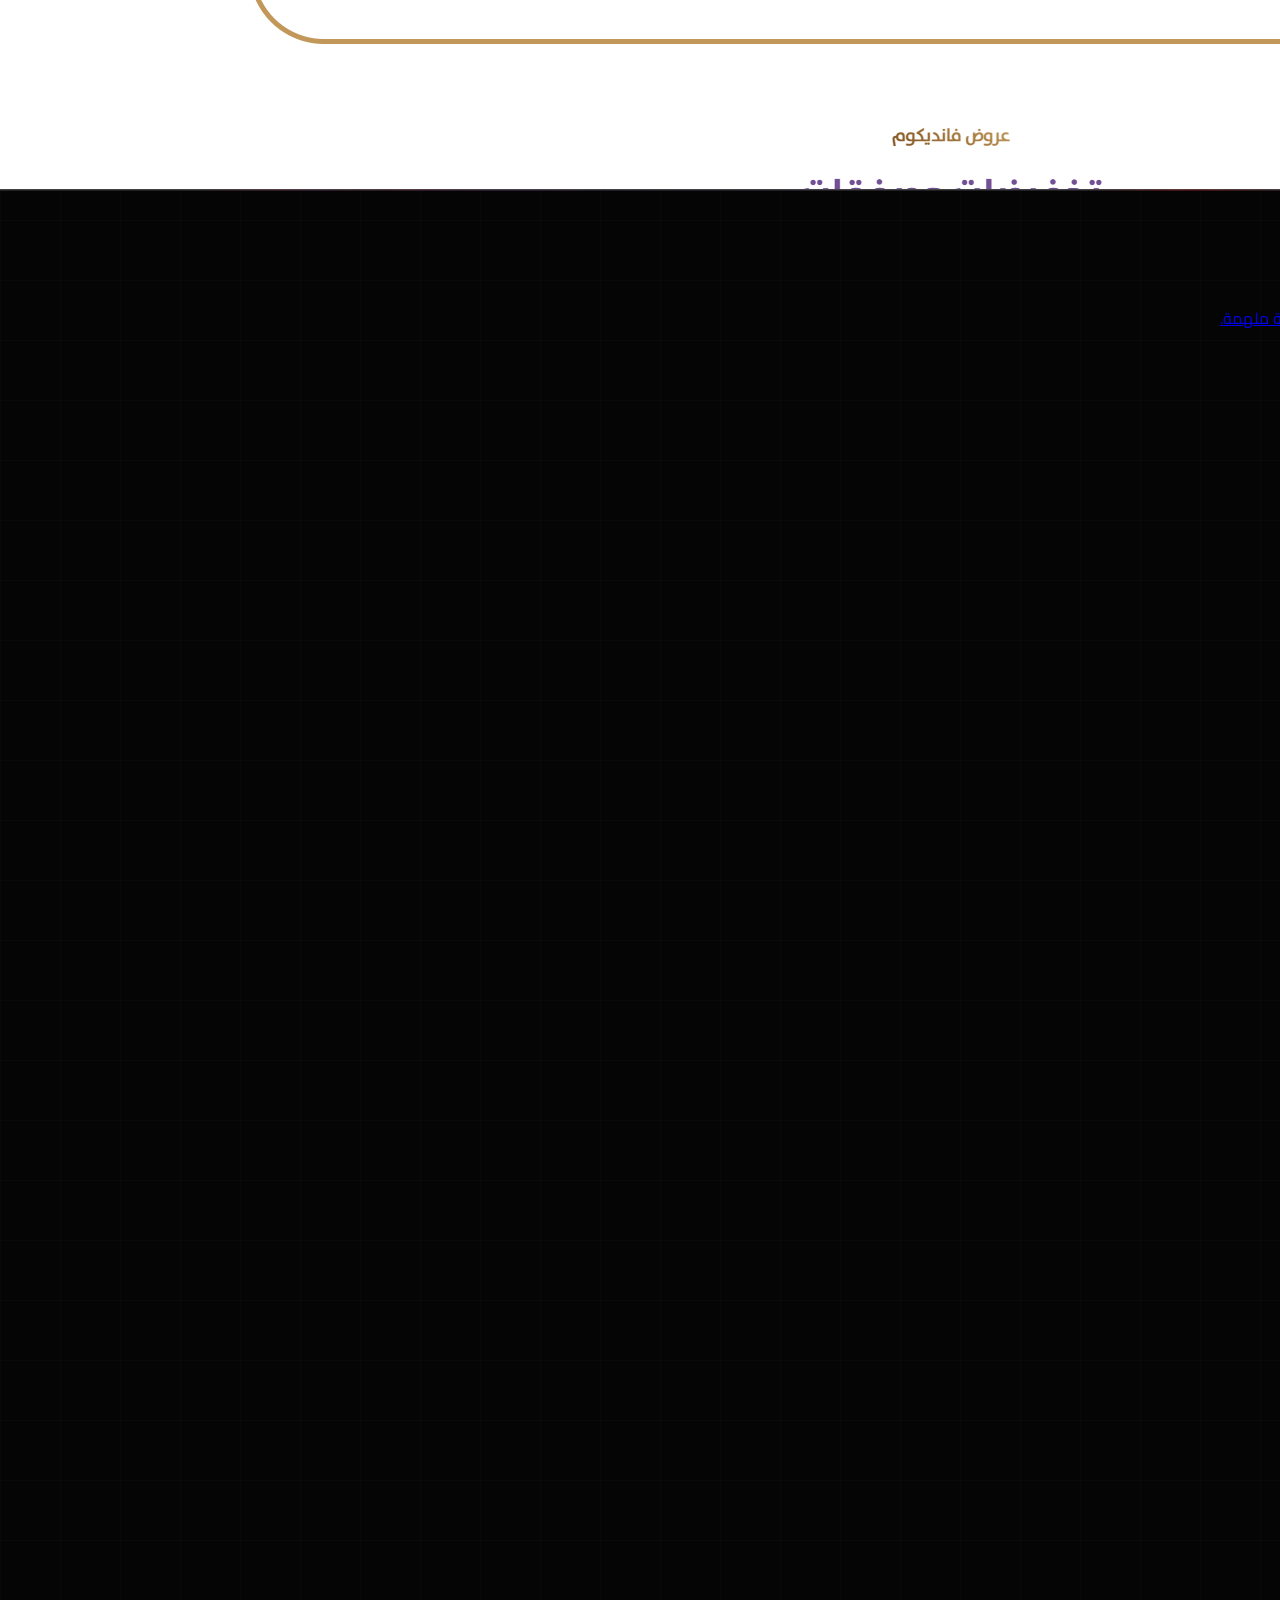
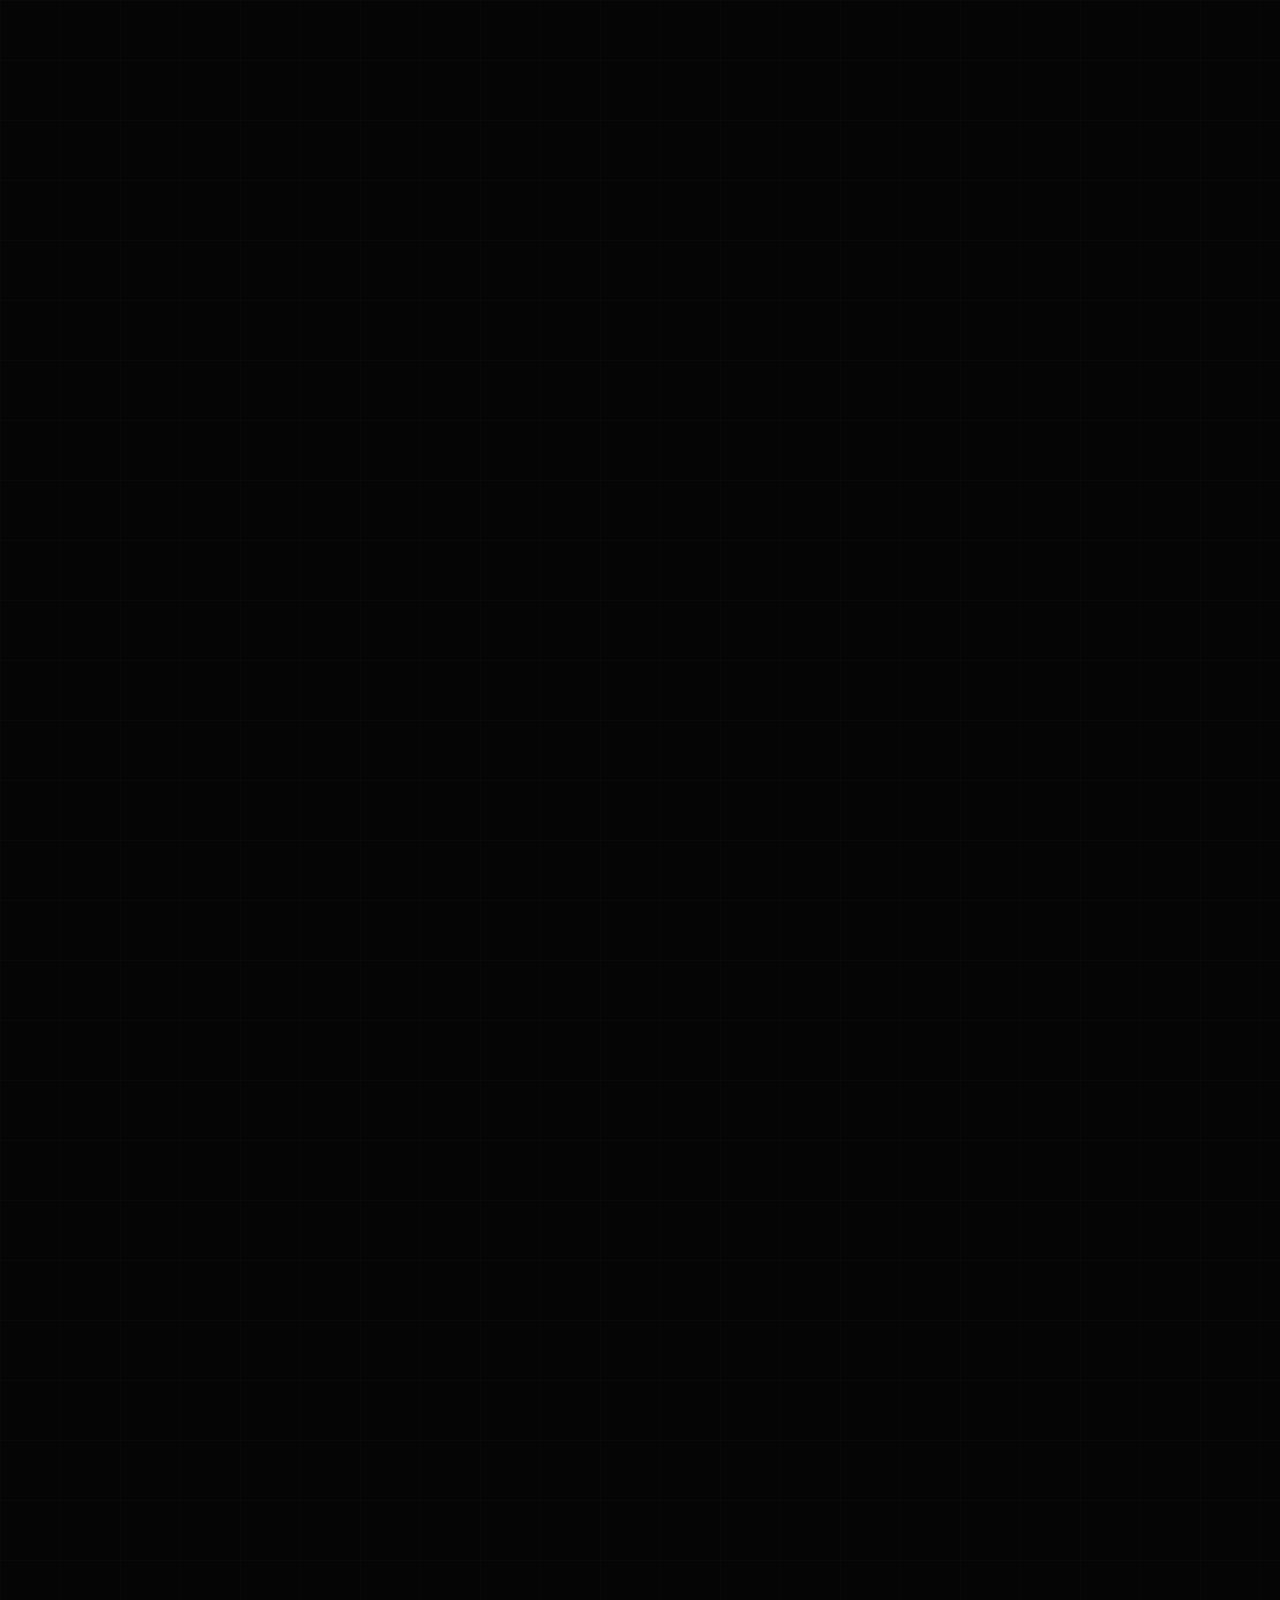
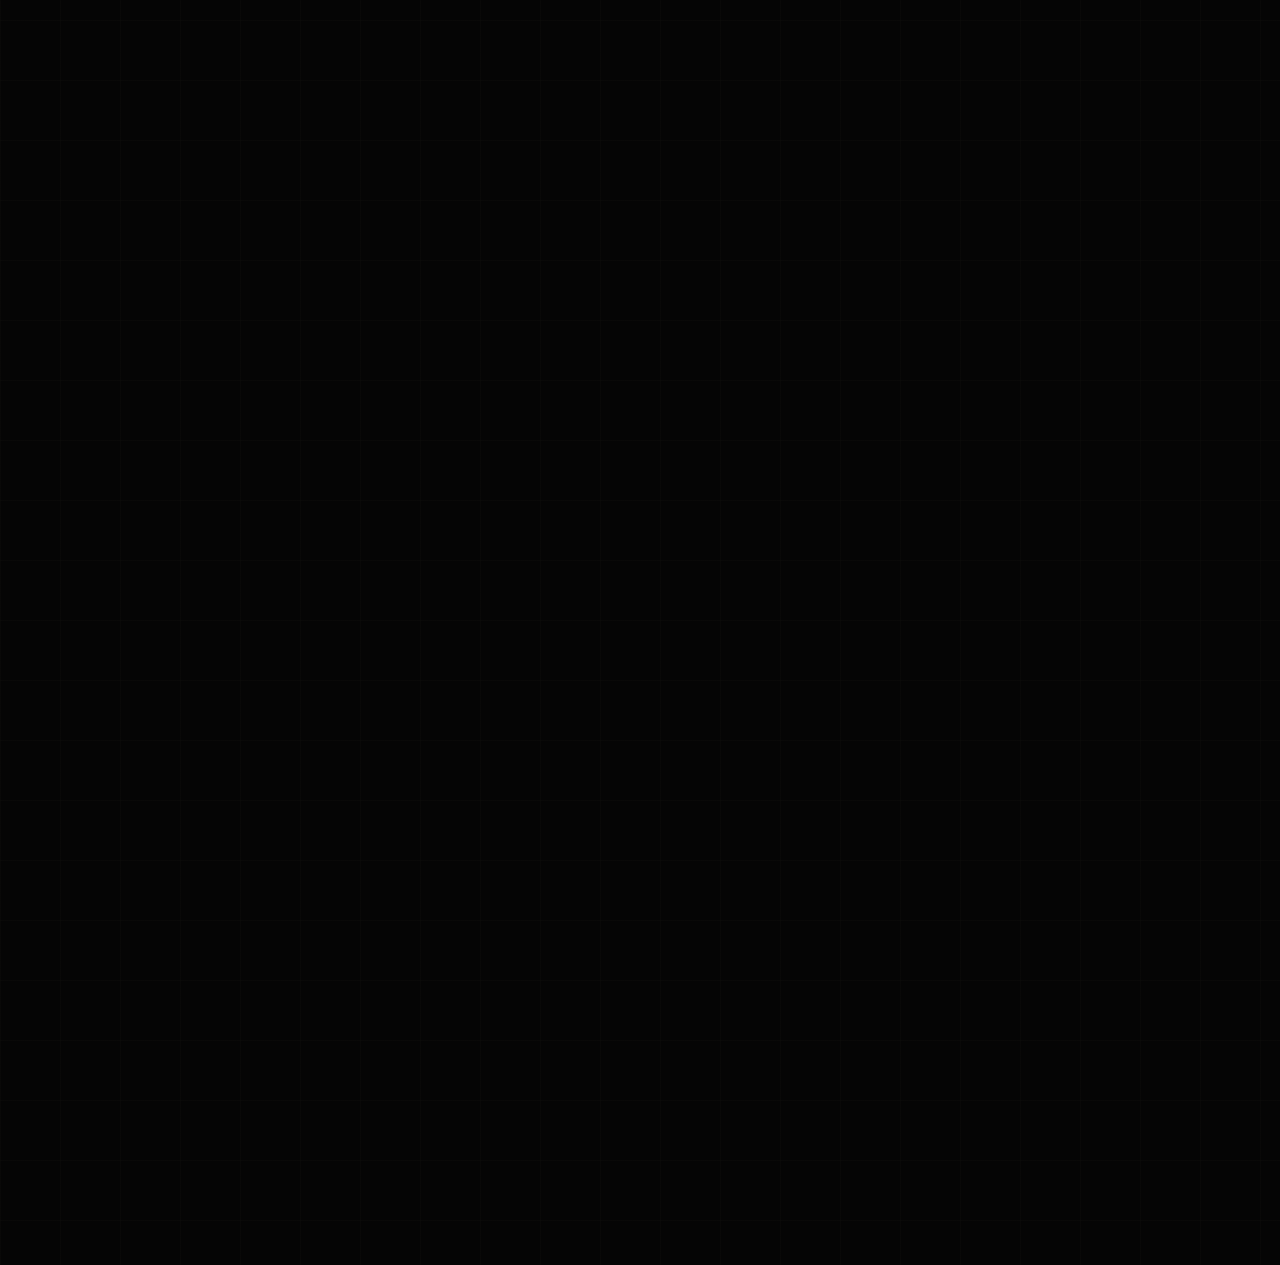
==== commit c22fd49c: "Add Literary Works section with novels and update navigation" ====
--- a/index.html
+++ b/index.html
@@ -115,6 +115,7 @@
 <a class="text-[#e5e2e1]/70 hover:text-[#e9c176] transition-colors font-body text-sm uppercase tracking-widest" href="#real-estate">العقارات</a>
 <a class="text-[#e5e2e1]/70 hover:text-[#e9c176] transition-colors font-body text-sm uppercase tracking-widest" href="#tech">التقني</a>
 <a class="text-[#e5e2e1]/70 hover:text-[#e9c176] transition-colors font-body text-sm uppercase tracking-widest" href="#seo">السيو</a>
+<a class="text-[#e5e2e1]/70 hover:text-[#e9c176] transition-colors font-body text-sm uppercase tracking-widest" href="#literary-works">الأعمال الأدبية</a>
 <a class="text-[#e5e2e1]/70 hover:text-[#e9c176] transition-colors font-body text-sm uppercase tracking-widest" href="#about">عني</a>
 <a class="text-[#e5e2e1]/70 hover:text-[#e9c176] transition-colors font-body text-sm uppercase tracking-widest" href="#contact">تواصل</a>
 </div>
@@ -323,6 +324,54 @@
                         الشركة الأولى في نتائج البحث في نقل العفش بمكة وجدة، مع محتوى متخصص يستهدف العملاء الباحثين عن خدمات النقل الموثوقة.
                     </p>
 </a>
+</div>
+</div>
+</section>
+<!-- Literary Works Section -->
+<section id="literary-works" class="mb-24 py-20 px-8 lg:px-20 max-w-7xl mx-auto">
+<div class="text-center mb-16">
+<h2 class="text-4xl md:text-5xl font-black font-headline text-on-surface mb-4">الأعمال الأدبية</h2>
+<p class="text-lg text-on-surface-variant max-w-2xl mx-auto">نصوص أدبية تحاول الاقتراب من الحقيقة، وتطرح تساؤلات حول الوجود، والواقع، دون ادّعاء امتلاك الإجابة.</div>
+<div class="grid md:grid-cols-2 lg:grid-cols-3 gap-8">
+<!-- رواية لعنة المختلس -->
+<div class="glass-card grain p-8 rounded-2xl group hover:border-primary/30 transition-all duration-500 border border-primary/10">
+<div class="space-y-4">
+<h3 class="text-2xl font-bold text-primary font-headline">لعنة المختلس</h3>
+<p class="text-on-surface-variant leading-relaxed">معًا نرشد الناس إلى الحق وأن يعيشوا دنياهم بلا قيد فما الحياة إلا لتعيشها! وما الموت إلا نهاية الإنسان، فهي الحياة تنعم فيها بما لك من الأنعم كيفما شئت حتى الممات، وعن الأديان فأمرها زائل ما جعلت إلا ليساس أقوام، وبعدما بلت وبلى من لها عبد، تراها اليوم تلاحق ركب العلم وما لحقته إلا بعد أن نسخت الأقوال، فبالعلم نحيا وبالعلم نموت وهذا عصر العلم لا الدين، وليس الخُلُق من الدين، وإن كان فما لي أرى العرب في نزاع والغرب في سلام.</p>
+<div class="pt-4 border-t border-primary/20">
+<p class="text-sm text-primary/80 italic font-plus-jakarta-sans">رواية • 2016</p>
+</div>
+</div>
+</div>
+<!-- رواية رقي -->
+<div class="glass-card grain p-8 rounded-2xl group hover:border-primary/30 transition-all duration-500 border border-primary/10">
+<div class="space-y-4">
+<h3 class="text-2xl font-bold text-primary font-headline">رقي</h3>
+<p class="text-on-surface-variant leading-relaxed">معًا نرشد الناس إلى الحق وأن يعيشوا دنياهم بلا قيد فما الحياة إلا لتعيشها! وما الموت إلا نهاية الإنسان، فهي الحياة تنعم فيها بما لك من الأنعم كيفما شئت حتى الممات، وعن الأديان فأمرها زائل ما جعلت إلا ليساس أقوام، وبعدما بلت وبلى من لها عبد، تراها اليوم تلاحق ركب العلم وما لحقته إلا بعد أن نسخت الأقوال، فبالعلم نحيا وبالعلم نموت وهذا عصر العلم لا الدين، وليس الخُلُق من الدين، وإن كان فما لي أرى العرب في نزاع والغرب في سلام.</p>
+<div class="pt-4 border-t border-primary/20">
+<p class="text-sm text-primary/80 italic font-plus-jakarta-sans">رواية  • 2019</p>
+</div>
+</div>
+</div>
+<!-- رواية عروبة -->
+<div class="glass-card grain p-8 rounded-2xl group hover:border-primary/30 transition-all duration-500 border border-primary/10">
+<div class="space-y-4">
+<h3 class="text-2xl font-bold text-primary font-headline">عروبة</h3>
+<p class="text-on-surface-variant leading-relaxed">ولكن هل القدس كأي الأرض..؟ القدس زهرة المدائن كأي الأرض، قدس الأرض التي باركها الرحمن وقدسها في كتابه : تلك القدس وهذا الأقصى الذي يشد له الرحال لصلاة تعدل ٥٠٠، هلكنا والله فيما فرطنا. مال لأذني قد أطربها صوت المصلين البكاءين له بالدعاء، وأرى أيديهم قد خضبتها دماء أهلهم المستضعفين، بأي حجة تنادون بالنصرة وأنتم القاتلون لا هم! نعم من أعان على ظُلمٍ فهو ظالمُ ومن أعان على قتلٍ فهو قاتلُ، خذوا بأدنى الأسباب ثم ادعوا الله بالعون والتوفيق.</p>
+<div class="pt-4 border-t border-primary/20">
+<p class="text-sm text-primary/80 italic font-plus-jakarta-sans">رومانسي • 2022</p>
+</div>
+</div>
+</div>
+<!-- رواية فقد -->
+<div class="glass-card grain p-8 rounded-2xl group hover:border-primary/30 transition-all duration-500 border border-primary/10">
+<div class="space-y-4">
+<h3 class="text-2xl font-bold text-primary font-headline">فقد</h3>
+<p class="text-on-surface-variant leading-relaxed">لم يكن تكدسنا في شقة صغيرة لعوز أو فقر لا، أبي كان متوسطة حاله، لكن هذه الشقة على صغرها كانت تذكره بأمي التي عشقها وكذلك نحن فلم يرغب أن نهجرها ونترك بها ذكريات جميلة. لا أنكر أن البيت كان ضيق علينا بل ويختنق بنا ورغم ذلك ما كرهناه يومًا ولا أظننا نفعل.</p>
+<div class="pt-4 border-t border-primary/20">
+<p class="text-sm text-primary/80 italic font-plus-jakarta-sans">اجتماعي • 2025</p>
+</div>
+</div>
 </div>
 </div>
 </section>
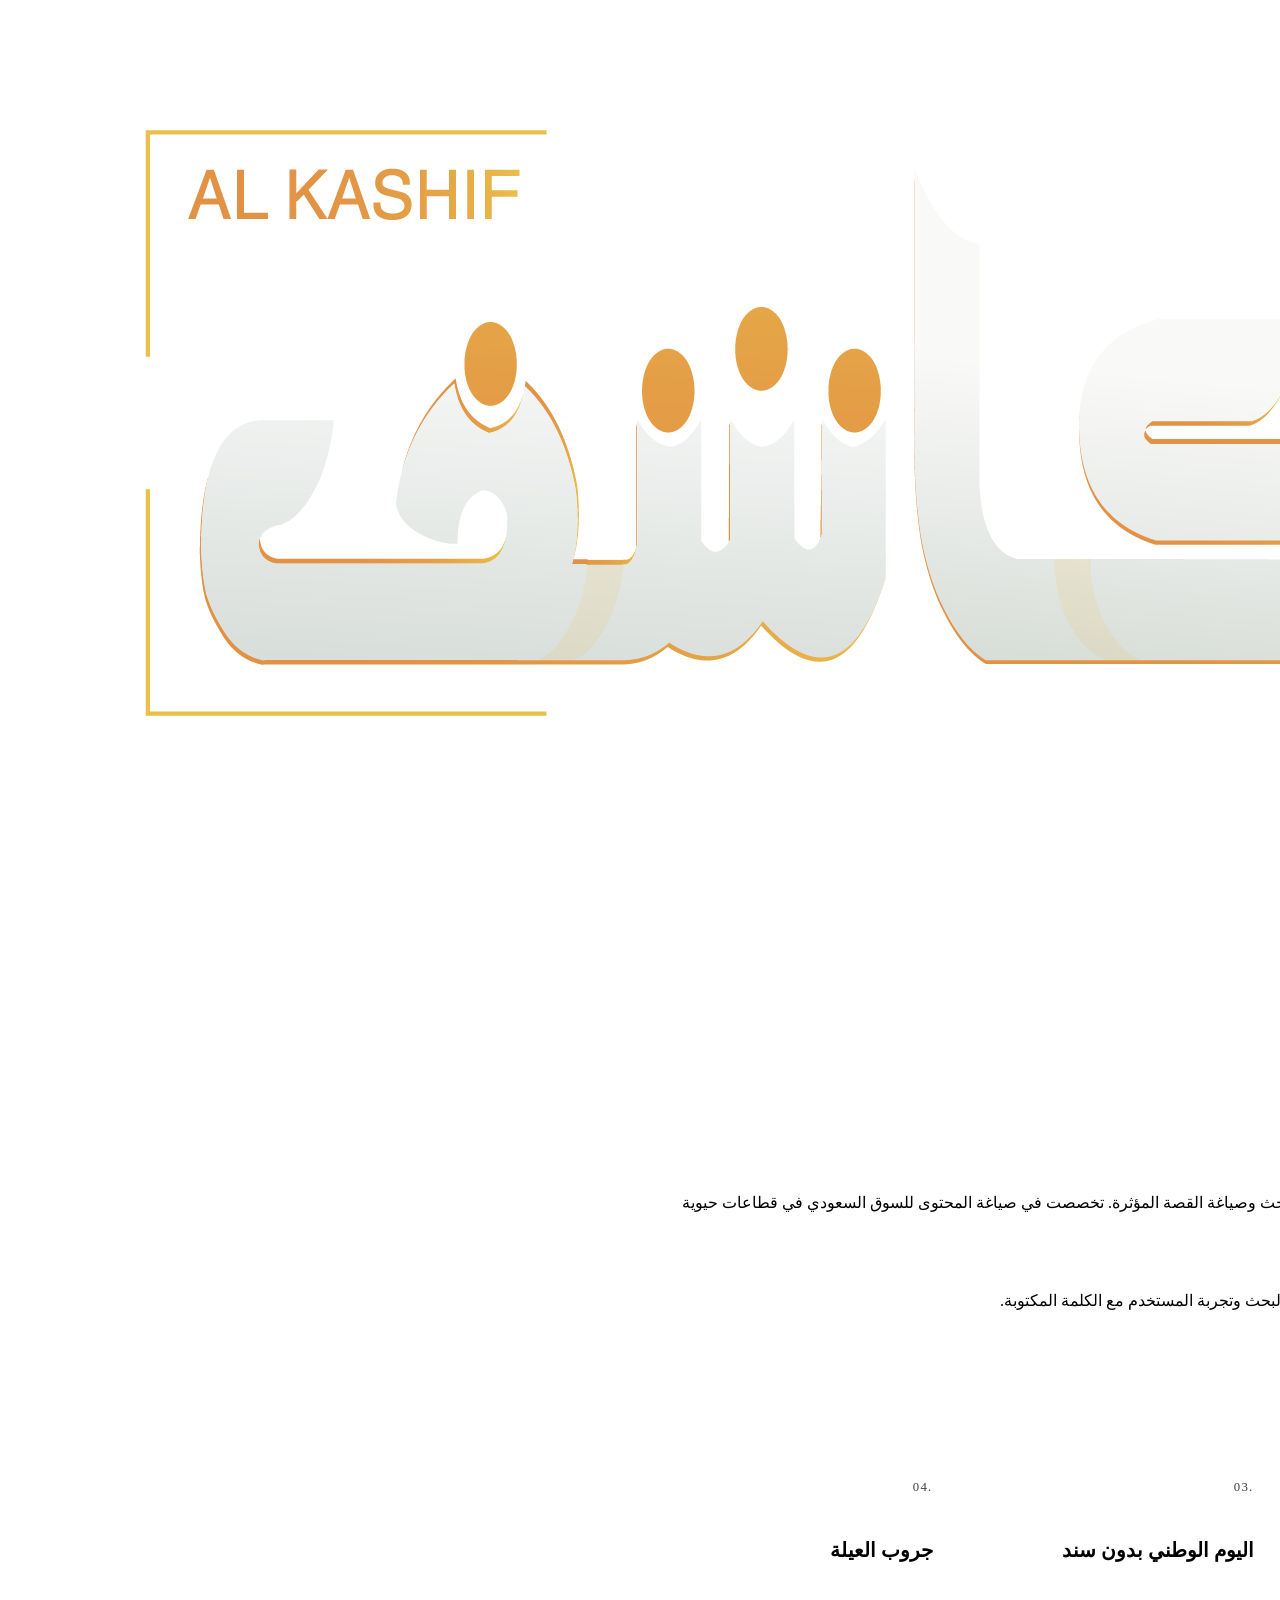
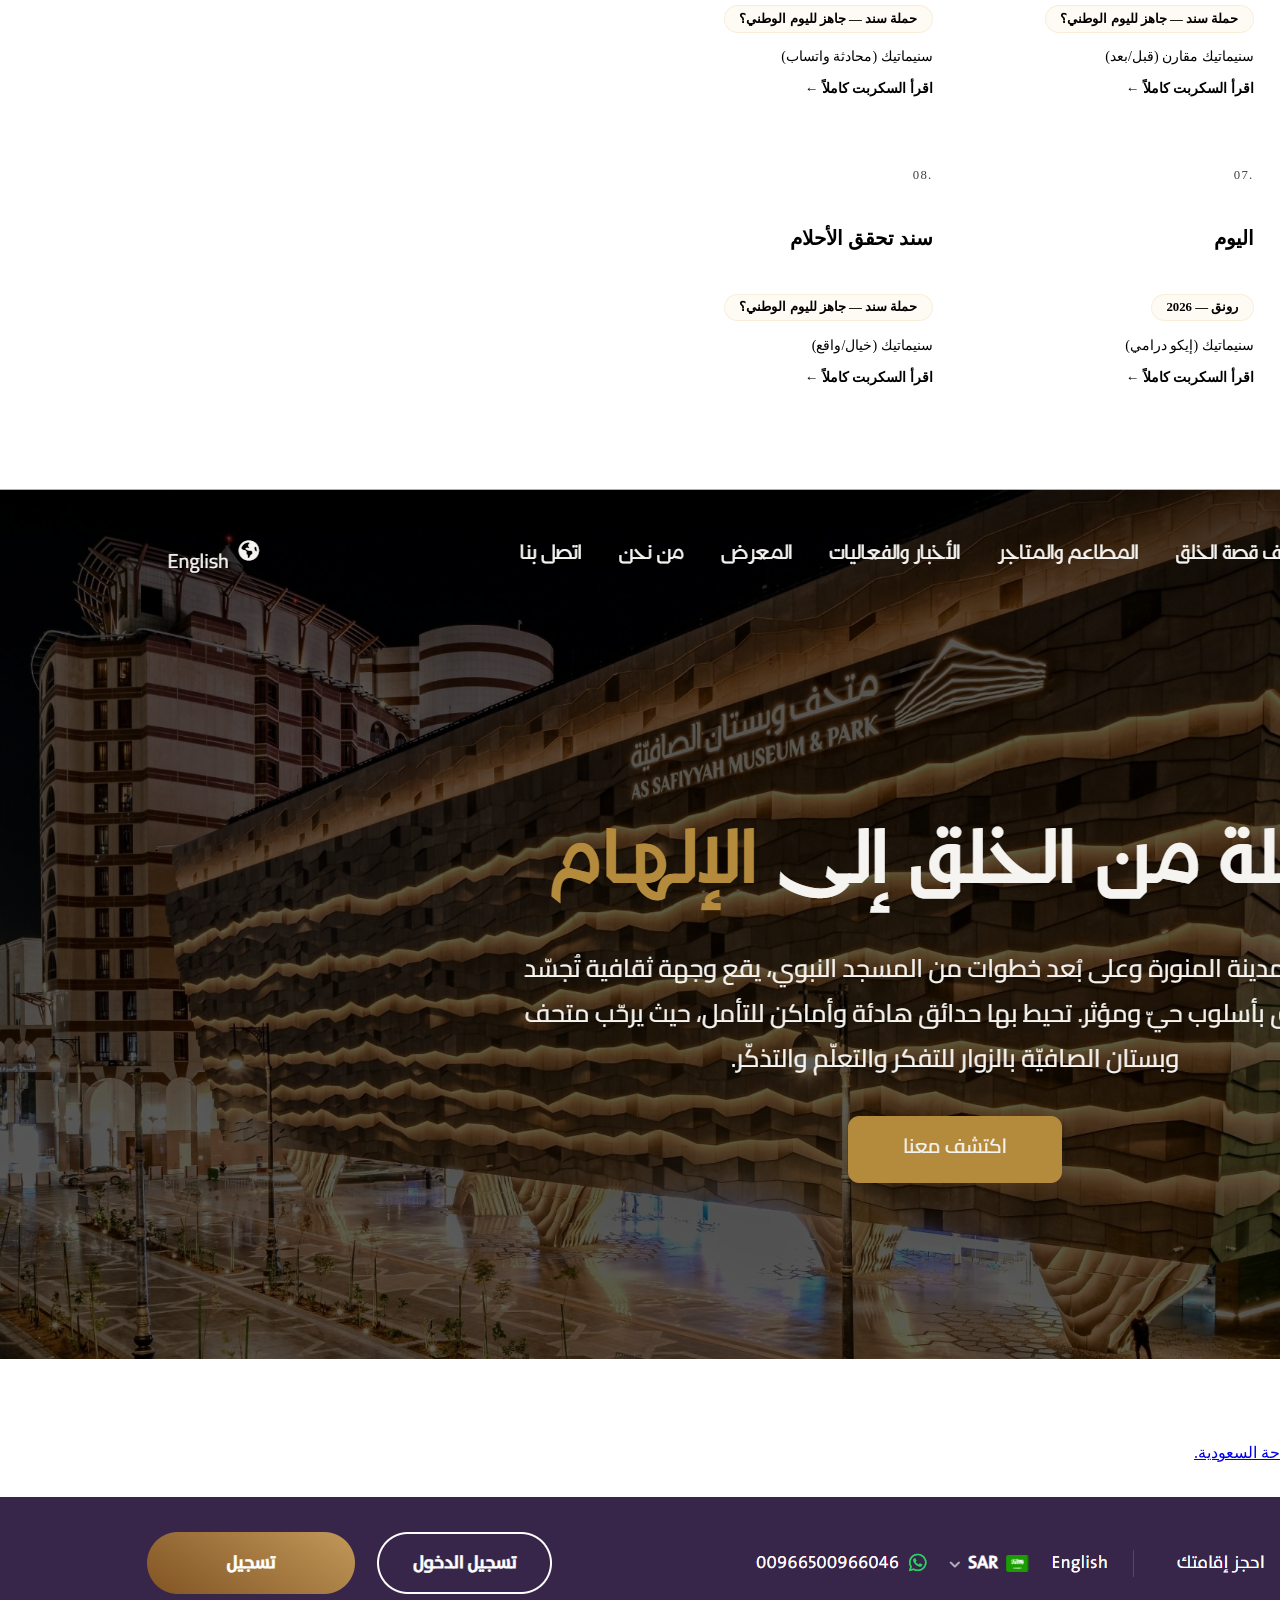
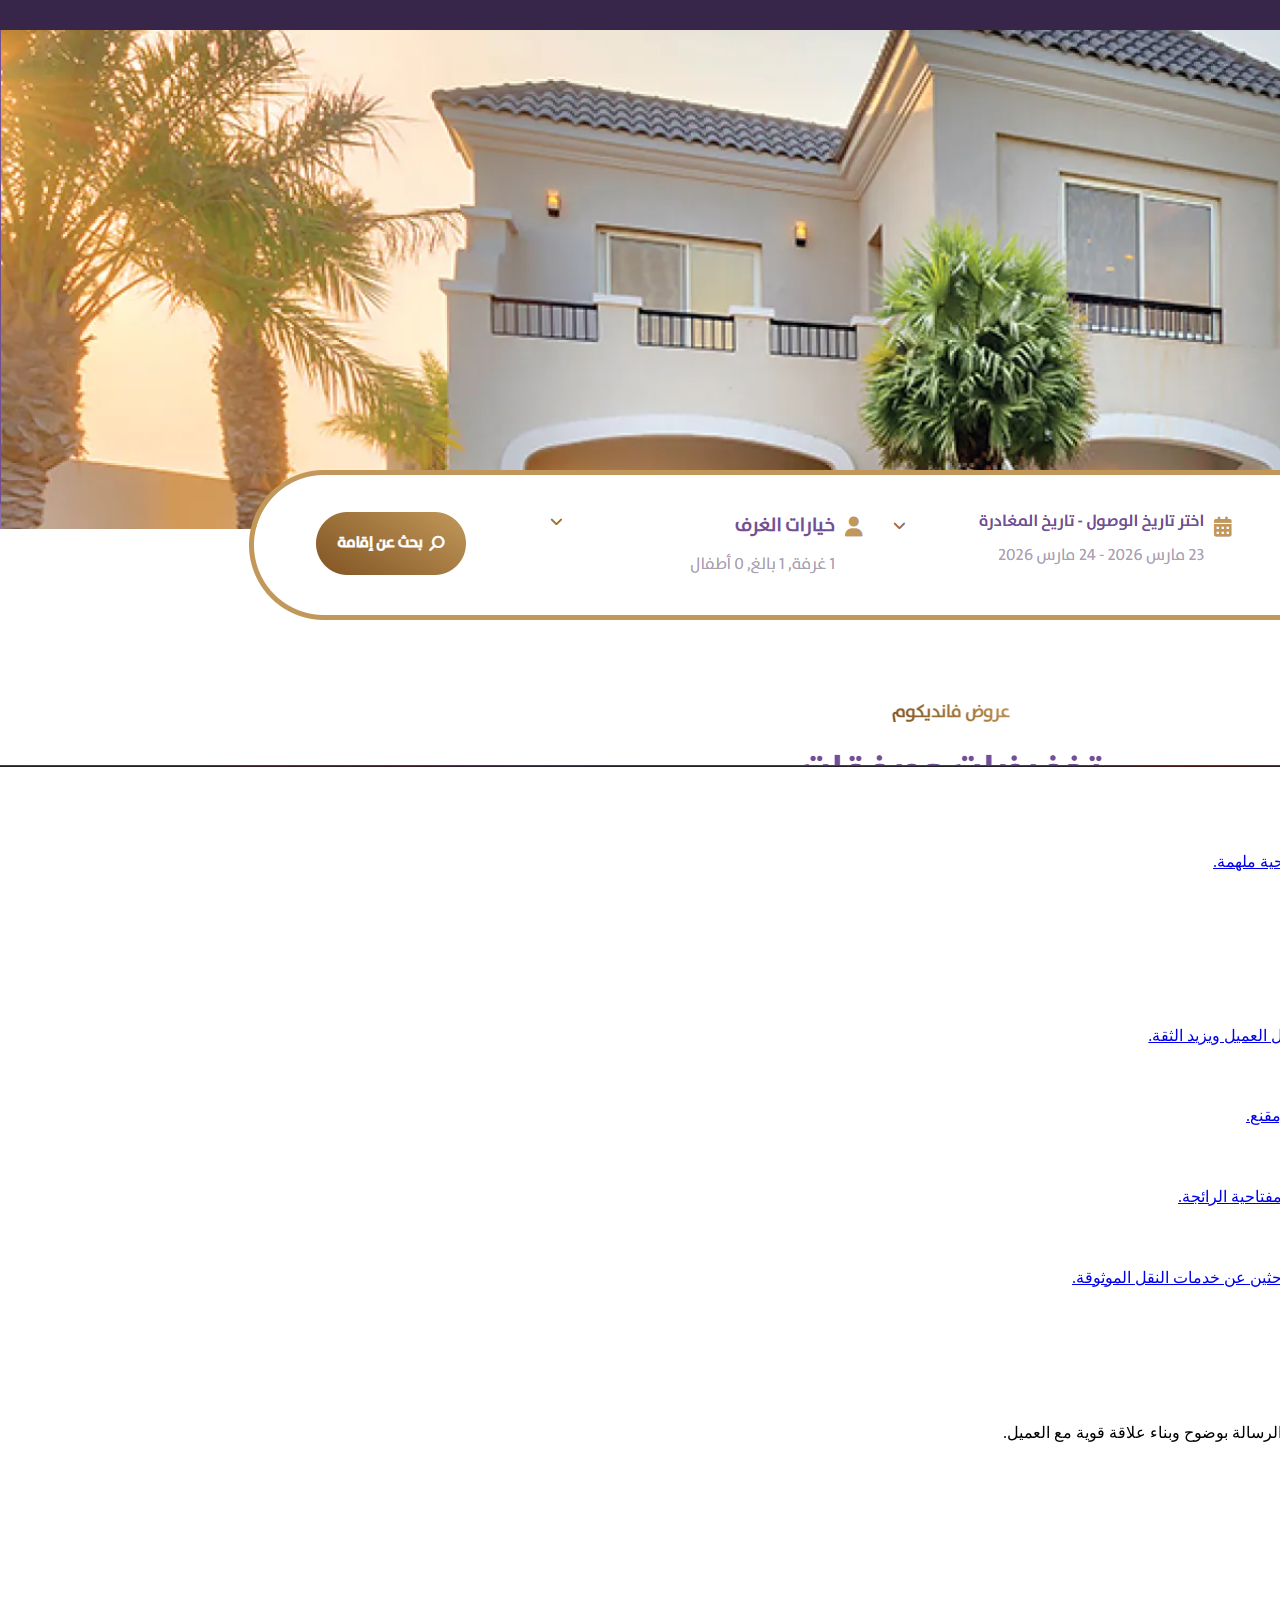
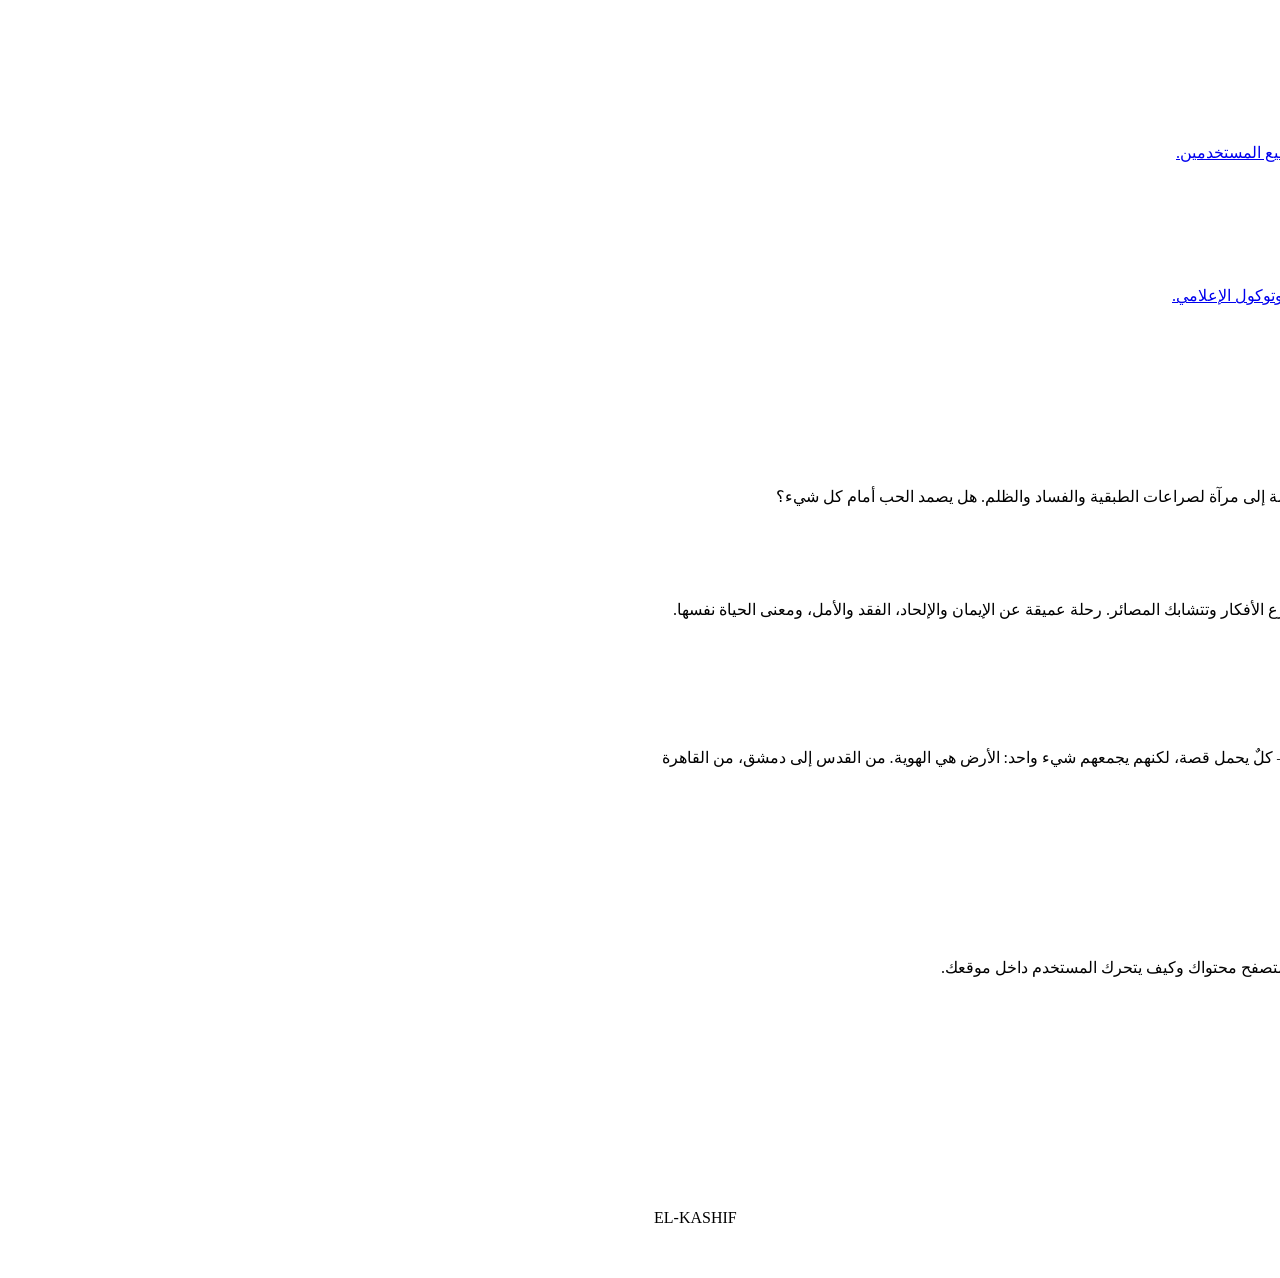
==== commit 8d598af3: "rename index-v3 to index (main portfolio page)" ====
--- a/index.html
+++ b/index.html
@@ -1,505 +1,772 @@
 <!DOCTYPE html>
-
-<html class="dark" dir="rtl" lang="ar"><head>
+<html class="dark" dir="rtl" lang="ar">
+<head>
 <meta charset="utf-8"/>
 <meta content="width=device-width, initial-scale=1.0" name="viewport"/>
 <title>Ahmed Shaaban (EL-KASHIF) | Creative Writer &amp; Journalist</title>
-<link rel="icon" type="image/png" href="assets/KASHif logo-02.png">
-<link rel="apple-touch-icon" href="assets/KASHif logo-02.png">
-<script src="https://cdn.tailwindcss.com?plugins=forms,container-queries"></script>
-<link href="https://fonts.googleapis.com/css2?family=Plus+Jakarta+Sans:wght@300;400;500;600;700;800&amp;family=Cairo:wght@300;400;600;700;900&amp;display=swap" rel="stylesheet"/>
+<link rel="icon" type="image/png" href="assets/KASHif logo-02.png"/>
+<link rel="apple-touch-icon" href="assets/KASHif logo-02.png"/>
+<link rel="preconnect" href="https://fonts.googleapis.com"/>
+<link rel="preconnect" href="https://fonts.gstatic.com" crossorigin/>
+<link href="https://fonts.googleapis.com/css2?family=Plus+Jakarta+Sans:wght@300;400;500;600;700;800&amp;family=Cairo:wght@300;400;600;700;800;900&amp;family=Amiri:ital,wght@0,400;0,700;1,400;1,700&amp;display=swap" rel="stylesheet"/>
 <link href="https://fonts.googleapis.com/css2?family=Material+Symbols+Outlined:wght,FILL@100..700,0..1&amp;display=swap" rel="stylesheet"/>
-<link href="https://fonts.googleapis.com/css2?family=Material+Symbols+Outlined:wght,FILL@100..700,0..1&amp;display=swap" rel="stylesheet"/>
-<script id="tailwind-config">
-      tailwind.config = {
-        darkMode: "class",
-        theme: {
-          extend: {
-            colors: {
-              "surface-bright": "#3a3939",
-              "primary": "#e9c176",
-              "on-surface": "#e5e2e1",
-              "surface": "#131313",
-              "surface-container-lowest": "#0e0e0e",
-              "surface-variant": "#353534",
-              "error": "#ffb4ab",
-              "tertiary-container": "#b6a47a",
-              "secondary": "#c8c6c5",
-              "inverse-on-surface": "#313030",
-              "on-secondary-container": "#b6b5b4",
-              "on-error": "#690005",
-              "inverse-surface": "#e5e2e1",
-              "surface-container-high": "#2a2a2a",
-              "on-tertiary-fixed": "#241a00",
-              "surface-container-low": "#1c1b1b",
-              "on-surface-variant": "#d1c5b4",
-              "error-container": "#93000a",
-              "surface-container": "#201f1f",
-              "secondary-fixed-dim": "#c8c6c5",
-              "primary-fixed-dim": "#e9c176",
-              "surface-dim": "#131313",
-              "on-secondary-fixed": "#1b1c1c",
-              "on-primary-fixed-variant": "#5d4201",
-              "on-tertiary": "#3b2f0f",
-              "primary-fixed": "#ffdea5",
-              "on-primary-container": "#4e3700",
-              "inverse-primary": "#775a19",
-              "background": "#131313",
-              "secondary-fixed": "#e4e2e1",
-              "secondary-container": "#474747",
-              "surface-tint": "#e9c176",
-              "on-tertiary-container": "#463a19",
-              "on-secondary": "#303030",
-              "primary-container": "#c5a059",
-              "outline": "#9a8f80",
-              "tertiary": "#d8c598",
-              "on-secondary-fixed-variant": "#474747",
-              "surface-container-highest": "#353534",
-              "tertiary-fixed-dim": "#d8c598",
-              "on-primary": "#412d00",
-              "on-tertiary-fixed-variant": "#534523",
-              "tertiary-fixed": "#f5e1b3",
-              "on-primary-fixed": "#261900",
-              "outline-variant": "#4e4639",
-              "on-background": "#e5e2e1",
-              "on-error-container": "#ffdad6"
-            },
-            fontFamily: {
-              "headline": ["Cairo", "sans-serif"],
-              "body": ["Plus Jakarta Sans", "sans-serif"],
-              "label": ["Plus Jakarta Sans", "sans-serif"]
-            },
-            borderRadius: {"DEFAULT": "0.125rem", "lg": "0.25rem", "xl": "0.5rem", "full": "0.75rem"},
-          },
-        },
-      }
-    </script>
+<link rel="stylesheet" href="css/style-v3.css"/>
 <style>
-      body {
-        background-color: #050505;
-        background-image: 
-          linear-gradient(rgba(78, 70, 57, 0.05) 1px, transparent 1px),
-          linear-gradient(90deg, rgba(78, 70, 57, 0.05) 1px, transparent 1px);
-        background-size: 60px 60px;
-        font-family: 'Cairo', 'Plus Jakarta Sans', sans-serif;
-      }
-      .glass-card {
-        background: rgba(32, 31, 31, 0.6);
-        backdrop-filter: blur(24px);
-        border: 1px solid rgba(233, 193, 118, 0.1);
-      }
-      .editorial-grid {
-        display: grid;
-        grid-template-columns: repeat(12, 1fr);
-        gap: 2rem;
-      }
-      .material-symbols-outlined {
-        font-variation-settings: 'FILL' 0, 'wght' 300, 'GRAD' 0, 'opsz' 24;
-      }
-    </style>
+/* v4: Copywriter Scripts — dark + gold, matches style-v3 identity */
+.scripts-grid{display:grid;grid-template-columns:repeat(4,1fr);gap:1.25rem}
+.script-card{position:relative;text-align:start;font-family:inherit;cursor:pointer;background:linear-gradient(180deg,var(--card-2),var(--bg-2));border:1px solid var(--line-soft);border-radius:14px;padding:1.6rem 1.4rem;color:var(--ink);box-shadow:var(--shadow-1);overflow:hidden;transition:transform .4s var(--ease-out),border-color .3s ease,box-shadow .4s ease;display:flex;flex-direction:column;gap:.6rem;min-block-size:190px}
+.script-card::before{content:"";position:absolute;inset-block-start:0;inset-inline:0;block-size:2px;background:linear-gradient(90deg,transparent,var(--gold-deep),transparent);opacity:.7}
+.script-card:hover{transform:translateY(-5px);border-color:rgba(233,193,118,.4);box-shadow:var(--shadow-2)}
+.script-card:hover::before{opacity:1}
+.script-card .script-num{font-family:var(--sans-latin);font-size:.8rem;letter-spacing:.1em;color:var(--gold);opacity:.75}
+.script-card h4{font-size:1.25rem;font-weight:800;color:var(--gold);line-height:1.9}
+.script-card .script-co{display:inline-flex;align-items:center;width:fit-content;background:rgba(233,193,118,.07);border:1px solid rgba(233,193,118,.22);color:var(--gold-soft);font-size:.8rem;font-weight:700;padding:.3rem .9rem;border-radius:999px}
+.script-card .script-type{color:var(--muted);font-size:.88rem;line-height:2}
+.script-card .script-open{margin-block-start:auto;color:var(--gold-pale);font-size:.85rem;font-weight:700}
+.scripts-note{color:var(--muted);font-size:1rem;margin-block-end:2rem;max-width:var(--measure)}
+.script-overlay{position:fixed;inset:0;z-index:100;display:flex;align-items:center;justify-content:center;padding:1.25rem;background:rgba(5,4,3,.78);backdrop-filter:blur(8px);-webkit-backdrop-filter:blur(8px)}
+.script-overlay[hidden]{display:none}
+.script-modal{position:relative;width:min(56rem,100%);max-block-size:min(86vh,900px);display:flex;flex-direction:column;background:linear-gradient(180deg,var(--card-2),var(--bg-2));border:1px solid rgba(233,193,118,.35);border-radius:20px;box-shadow:var(--shadow-2);overflow:hidden}
+.script-modal::before{content:"";position:absolute;inset-block-start:0;inset-inline:0;block-size:3px;background:linear-gradient(90deg,transparent,var(--gold),transparent)}
+.script-modal-head{display:flex;align-items:flex-start;gap:1rem;padding:1.6rem 1.8rem 1.1rem;border-block-end:1px solid var(--line-soft)}
+.script-modal-head h3{font-size:1.5rem;font-weight:800;color:var(--gold)}
+.script-modal-head .script-modal-co{color:var(--gold-soft);font-size:.9rem;font-weight:700}
+.script-modal-close{margin-inline-start:auto;flex:none;background:rgba(233,193,118,.08);border:1px solid rgba(233,193,118,.35);color:var(--gold);border-radius:10px;inline-size:2.6rem;block-size:2.6rem;font-size:1.3rem;line-height:1;cursor:pointer}
+.script-modal-close:hover{background:rgba(233,193,118,.18)}
+.script-modal-body{padding:1.4rem 1.8rem 2rem;overflow-y:auto;line-height:2.1;font-size:1rem;color:var(--ink)}
+.script-modal-body p{margin:0 0 1rem;max-width:none}
+.script-modal-body .dir{color:var(--gold-pale);background:rgba(233,193,118,.06);border-inline-start:4px solid rgba(233,193,118,.4);border-radius:8px;padding:.8rem 1rem}
+@media (max-width:1024px){.scripts-grid{grid-template-columns:repeat(2,1fr)}}
+@media (max-width:768px){.scripts-grid{grid-template-columns:1fr}}
+@media (prefers-reduced-motion:reduce){.script-card{transition:none}}
+</style>
+<script src="https://cdnjs.cloudflare.com/ajax/libs/gsap/3.12.5/gsap.min.js"></script>
+<script src="https://cdnjs.cloudflare.com/ajax/libs/gsap/3.12.5/ScrollTrigger.min.js"></script>
 </head>
-<body class="text-on-surface antialiased overflow-x-hidden">
-<!-- Navigation Shell -->
-<nav class="fixed top-0 w-full z-50 bg-surface/80 dark:bg-black/80 backdrop-blur-xl shadow-2xl shadow-black/20">
-<div class="flex justify-between items-center px-12 py-6 max-w-[90rem] mx-auto">
-<div class="flex items-center gap-4">
-<div class="bg-black/40 p-2 rounded-lg border border-[#c5a059]/10">
-<img src="assets/KASHif logo-02.png" alt="EL-KASHIF Logo" class="h-10 w-auto">
-</div>
-<div class="text-2xl font-bold tracking-widest text-[#c5a059] uppercase font-headline">
-                EL-KASHIF
-            </div>
-</div>
-<div class="hidden md:flex items-center space-x-8 space-x-reverse">
-<a class="text-[#e9c176] font-bold border-b-2 border-[#e9c176] pb-1 font-body text-sm uppercase tracking-widest" href="#portfolio">أعمالي</a>
-<a class="text-[#e5e2e1]/70 hover:text-[#e9c176] transition-colors font-body text-sm uppercase tracking-widest" href="#real-estate">العقارات</a>
-<a class="text-[#e5e2e1]/70 hover:text-[#e9c176] transition-colors font-body text-sm uppercase tracking-widest" href="#tech">التقني</a>
-<a class="text-[#e5e2e1]/70 hover:text-[#e9c176] transition-colors font-body text-sm uppercase tracking-widest" href="#seo">السيو</a>
-<a class="text-[#e5e2e1]/70 hover:text-[#e9c176] transition-colors font-body text-sm uppercase tracking-widest" href="#literary-works">الأعمال الأدبية</a>
-<a class="text-[#e5e2e1]/70 hover:text-[#e9c176] transition-colors font-body text-sm uppercase tracking-widest" href="#about">عني</a>
-<a class="text-[#e5e2e1]/70 hover:text-[#e9c176] transition-colors font-body text-sm uppercase tracking-widest" href="#contact">تواصل</a>
-</div>
-<div class="flex items-center gap-6">
-<a href="mailto:ahmadshapan123123@gmail.com" class="bg-primary text-on-primary px-6 py-2.5 rounded-full font-headline font-bold text-sm transition-transform hover:scale-105 active:scale-95">
-                    ابدأ مشروعك
-                </a>
-<span class="material-symbols-outlined text-primary cursor-pointer md:hidden" data-icon="menu">menu</span>
-</div>
-</div>
+<body>
+<header class="site-header" data-menu="closed" id="site-header">
+<div class="wrap bar">
+<a class="brand" href="#home" aria-label="EL-KASHIF — الرئيسية">
+<span class="brand-mark"><img src="assets/KASHif logo-02.png" alt="EL-KASHIF Logo"/></span>
+<span class="brand-name" dir="ltr">EL-KASHIF</span>
+</a>
+<nav aria-label="التنقل الرئيسي">
+<ul class="nav-links" id="nav-links">
+<li><a href="#scripts">سكربتات الكوبي رايتير</a></li>
+<li><a href="#portfolio">أعمالي</a></li>
+<li><a href="#real-estate">العقارات</a></li>
+<li><a href="#tech">التقني</a></li>
+<li><a href="#seo">السيو</a></li>
+<li><a href="#creative-writing">كتابات</a></li>
+<li><a href="#about">عني</a></li>
+<li><a href="#contact">تواصل</a></li>
+</ul>
 </nav>
-<main class="max-w-[90rem] mx-auto px-8 md:px-12 pt-40 pb-24">
-<!-- Hero Section -->
-<section id="home" class="mb-32">
-<div class="editorial-grid">
-<div class="col-span-12 lg:col-span-9">
-<h1 class="text-6xl md:text-8xl lg:text-9xl font-black font-headline text-on-surface leading-[1.1] mb-8">
-                        أحمد شعبان<br><span class="text-primary italic">الكاشف</span>
-                    </h1>
-<div class="flex items-center gap-4 mb-12">
-<div class="h-[2px] w-24 bg-primary"></div>
-<h2 class="text-3xl md:text-4xl font-light text-primary tracking-widest font-headline">كاتب محتوى </h2>
-</div>
-</div>
-<div class="col-span-12 lg:col-span-6 lg:col-start-7">
-<p class="text-xl md:text-2xl text-on-surface/80 leading-relaxed font-light mb-8">
-                        كاتب محتوى إبداعي وصحفي شغوف، بدأت مسيرتي من كواليس العمل الصحفي  مما منحني دقة البحث وصياغة القصة المؤثرة. تخصصت في صياغة المحتوى للسوق السعودي في قطاعات حيوية تشمل العقارات، السياحة، والمنصات التقنية.
-                    </p>
-<div class="flex items-start gap-4 p-6 glass-card rounded-xl">
-<span class="material-symbols-outlined text-primary text-3xl" data-icon="terminal">terminal</span>
-<p class="text-lg text-on-surface/90 font-medium">
-                            ما يميزني هو شغفي التقني؛ حيث قمت بتطوير مهاراتي في بناء المواقع لفهم كيف تتفاعل محركات البحث وتجربة المستخدم مع الكلمة المكتوبة.
-                        </p>
-</div>
-</div>
-</div>
-</section>
-<!-- Category 1: Cultural & Tourism -->
-<section id="portfolio" class="mb-32">
-<div class="flex items-baseline gap-6 mb-16 border-b border-outline-variant/20 pb-4">
-<span class="text-primary font-body text-xl opacity-50">01.</span>
-<h3 class="text-4xl font-bold font-headline">صناعة القصة والهوية</h3>
-</div>
-<div class="editorial-grid">
-<!-- Project 1 -->
-<div class="col-span-12 md:col-span-6 group">
-<a href="https://assafiyyah.com/" target="_blank" class="block hover:scale-[1.02] transition-transform duration-300">
-<div class="relative overflow-hidden rounded-xl mb-6 aspect-video bg-surface-container-high">
-<img class="w-full h-full object-cover grayscale group-hover:grayscale-0 transition-all duration-700 scale-105 group-hover:scale-100" data-alt="Traditional Saudi cultural architecture with modern lighting" src="assets/assafiyyah.png"/>
-<div class="absolute inset-0 bg-gradient-to-t from-black/80 to-transparent"></div>
-<div class="absolute bottom-6 right-6">
-<span class="bg-primary/20 backdrop-blur-md text-primary px-3 py-1 rounded text-sm font-headline mb-2 inline-block">وثائقي</span>
-</div>
-</div>
-<h4 class="text-2xl font-bold mb-3 text-primary">متحف الصافية</h4>
-<p class="text-on-surface/70 mb-6 leading-relaxed">
-                        صياغة المحتوى التعريفي والوثائقي للمتحف بأسلوب يجمع بين الهوية التاريخية والرؤية العصرية للسياحة السعودية.
-                    </p>
-<div class="flex gap-2 flex-wrap">
-<span class="px-3 py-1 bg-surface-container-highest text-on-surface-variant text-xs rounded-full">سرد إبداعي وثائقي</span>
-<span class="px-3 py-1 bg-surface-container-highest text-on-surface-variant text-xs rounded-full">إرث ثقافي</span>
-</div>
-</a>
-</div>
-<!-- Project 2 -->
-<div class="col-span-12 md:col-span-6 group mt-12 md:mt-24">
-<a href="https://www.fundicum.com/" target="_blank" class="block hover:scale-[1.02] transition-transform duration-300">
-<div class="relative overflow-hidden rounded-xl mb-6 aspect-video bg-surface-container-high">
-<img class="w-full h-full object-cover grayscale group-hover:grayscale-0 transition-all duration-700 scale-105 group-hover:scale-100" data-alt="Luxury hotel lobby with elegant design" src="assets/fundicum.png"/>
-<div class="absolute inset-0 bg-gradient-to-t from-black/80 to-transparent"></div>
-<div class="absolute bottom-6 right-6">
-<span class="bg-primary/20 backdrop-blur-md text-primary px-3 py-1 rounded text-sm font-headline mb-2 inline-block">سياحة</span>
-</div>
-</div>
-<h4 class="text-2xl font-bold mb-3 text-primary">فنديكوم</h4>
-<p class="text-on-surface/70 mb-6 leading-relaxed">
-                        كتابة المحتوى البيعي لمنصة حجز الفنادق، مع التركيز على تحويل مجرد وصف الغرف إلى تجربة سياحية ملهمة.
-                    </p>
-<div class="flex gap-2 flex-wrap">
-<span class="px-3 py-1 bg-surface-container-highest text-on-surface-variant text-xs rounded-full">استراتيجية المحتوى السياحي</span>
-<span class="px-3 py-1 bg-surface-container-highest text-on-surface-variant text-xs rounded-full">كتابة بيعية مقنعة</span>
-</div>
-</a>
-</div>
-</div>
-</section>
-<!-- Category 2: Real Estate -->
-<section id="real-estate" class="mb-32 bg-surface-container-low/30 -mx-12 px-12 py-24 rounded-3xl">
-<div class="flex items-baseline gap-6 mb-16 border-b border-outline-variant/20 pb-4">
-<span class="text-primary font-body text-xl opacity-50">02.</span>
-<h3 class="text-4xl font-bold font-headline">خبرة بالمحتوى العقاري</h3>
-</div>
-<div class="editorial-grid">
-<div class="col-span-12 lg:col-span-5">
-<h4 class="text-3xl font-bold mb-8 leading-snug">راي هوم / القلاع / نوفا أركان</h4>
-<p class="text-xl text-on-surface/80 leading-relaxed mb-8">
-                        كتابة المحتوى التسويقي لمشاريع عقارية كبرى، مع استخدام لغة عربية رصينة وجذابة تضمن وصول الرسالة بوضوح وبناء علاقة قوية مع العميل.
-                    </p>
-<ul class="space-y-4 mb-12">
-<li class="flex items-center gap-3">
-<span class="material-symbols-outlined text-primary" data-icon="check_circle">check_circle</span>
-<span class="text-lg">لغة عربية احترافية</span>
-</li>
-<li class="flex items-center gap-3">
-<span class="material-symbols-outlined text-primary" data-icon="check_circle">check_circle</span>
-<span class="text-lg">هوية لفظية عقارية</span>
-</li>
-<li class="flex items-center gap-3">
-<span class="material-symbols-outlined text-primary" data-icon="check_circle">check_circle</span>
-<span class="text-lg">استراتيجية الإقناع</span>
-</li>
+<div style="display:flex;align-items:center;gap:0.8rem">
+<a href="mailto:ahmadshapan123123@gmail.com" class="header-cta">ابدأ مشروعك</a>
+<button class="menu-btn" id="menu-btn" aria-expanded="false" aria-controls="nav-links" aria-label="فتح قائمة التنقل"><span class="material-symbols-outlined" aria-hidden="true">menu</span></button>
+</div>
+</div>
+</header>
+
+<main>
+<!-- Hero -->
+<section id="home" class="hero" aria-labelledby="hero-title">
+<div class="wrap">
+<div class="hero-eyebrow" data-hero="badge"><span class="tick" aria-hidden="true"></span><span class="rule" aria-hidden="true"></span></div>
+<h1 class="hero-title" id="hero-title">
+<span class="mask"><span class="line-inner">أحمد شعبان</span></span>
+<span class="mask"><span class="line-inner"><span class="gold-word">الكاشف</span></span></span>
+</h1>
+<div class="hero-sub" data-hero="sub">
+<span class="rule" aria-hidden="true"></span>
+<h2>كاتب محتوى</h2>
+</div>
+<div class="hero-grid">
+<p class="hero-lede" data-hero="lede">كاتب محتوى إبداعي وصحفي شغوف، بدأت مسيرتي من كواليس العمل الصحفي  مما منحني دقة البحث وصياغة القصة المؤثرة. تخصصت في صياغة المحتوى للسوق السعودي في قطاعات حيوية تشمل العقارات، السياحة، والمنصات التقنية.</p>
+<div class="hero-note" data-hero="note">
+<span class="material-symbols-outlined" aria-hidden="true">terminal</span>
+<p>ما يميزني هو شغفي التقني؛ حيث قمت بتطوير مهاراتي في بناء المواقع لفهم كيف تتفاعل محركات البحث وتجربة المستخدم مع الكلمة المكتوبة.</p>
+</div>
+</div>
+</div>
+</section>
+
+<!-- v4: Copywriter Scripts (top, after hero) -->
+<section id="scripts" class="chapter" aria-labelledby="scripts-h">
+<div class="wrap">
+<div class="chapter-head" data-chapter>
+<span class="chapter-num" dir="ltr">00.</span>
+<h3 id="scripts-h">سكربتات الكوبي رايتير</h3>
+<span class="tail" aria-hidden="true"></span>
+</div>
+<p class="scripts-note">8 سكربتات إعلانية أصلية — اضغط على أي بطاقة لقراءة السكربت كاملاً.</p>
+<div class="scripts-grid">
+<button type="button" class="script-card" data-script="1" aria-haspopup="dialog"><span class="script-num" dir="ltr">01.</span><h4>الكل بيحتاجنا</h4><span class="script-co">سند — دراما اجتماعية</span><span class="script-type">سينمائي درامي متعدد المشاهد</span><span class="script-open">اقرأ السكربت كاملاً ←</span></button>
+<button type="button" class="script-card" data-script="2" aria-haspopup="dialog"><span class="script-num" dir="ltr">02.</span><h4>همّ الشهر</h4><span class="script-co">رونق — أغسطس 2026 (اليوم الوطني)</span><span class="script-type">سنيماتيك سينمائي</span><span class="script-open">اقرأ السكربت كاملاً ←</span></button>
+<button type="button" class="script-card" data-script="3" aria-haspopup="dialog"><span class="script-num" dir="ltr">03.</span><h4>اليوم الوطني بدون سند</h4><span class="script-co">حملة سند — جاهز لليوم الوطني؟</span><span class="script-type">سنيماتيك مقارن (قبل/بعد)</span><span class="script-open">اقرأ السكربت كاملاً ←</span></button>
+<button type="button" class="script-card" data-script="4" aria-haspopup="dialog"><span class="script-num" dir="ltr">04.</span><h4>جروب العيلة</h4><span class="script-co">حملة سند — جاهز لليوم الوطني؟</span><span class="script-type">سنيماتيك (محادثة واتساب)</span><span class="script-open">اقرأ السكربت كاملاً ←</span></button>
+<button type="button" class="script-card" data-script="5" aria-haspopup="dialog"><span class="script-num" dir="ltr">05.</span><h4>تاجر وأنت تقهوي</h4><span class="script-co">حملة سند — جاهز لليوم الوطني؟</span><span class="script-type">سنيماتيك (حوار بين جارتين)</span><span class="script-open">اقرأ السكربت كاملاً ←</span></button>
+<button type="button" class="script-card" data-script="6" aria-haspopup="dialog"><span class="script-num" dir="ltr">06.</span><h4>كأس العالم</h4><span class="script-co">رونق — كأس العالم 2026</span><span class="script-type">سنيماتيك (سكتش تلفزيوني)</span><span class="script-open">اقرأ السكربت كاملاً ←</span></button>
+<button type="button" class="script-card" data-script="7" aria-haspopup="dialog"><span class="script-num" dir="ltr">07.</span><h4>اليوم</h4><span class="script-co">رونق — 2026</span><span class="script-type">سنيماتيك (إيكو درامي)</span><span class="script-open">اقرأ السكربت كاملاً ←</span></button>
+<button type="button" class="script-card" data-script="8" aria-haspopup="dialog"><span class="script-num" dir="ltr">08.</span><h4>سند تحقق الأحلام</h4><span class="script-co">حملة سند — جاهز لليوم الوطني؟</span><span class="script-type">سنيماتيك (خيال/واقع)</span><span class="script-open">اقرأ السكربت كاملاً ←</span></button>
+</div>
+</div>
+</section>
+
+<div class="script-overlay" id="script-overlay" hidden>
+<div class="script-modal" role="dialog" aria-modal="true" aria-labelledby="script-modal-title" aria-describedby="script-modal-body">
+<div class="script-modal-head">
+<div><h3 id="script-modal-title"></h3><p class="script-modal-co" id="script-modal-co"></p></div>
+<button type="button" class="script-modal-close" id="script-modal-close" aria-label="إغلاق السكربت">×</button>
+</div>
+<div class="script-modal-body" id="script-modal-body" tabindex="0"></div>
+</div>
+</div>
+
+<template id="script-text-1">
+<p class="dir">[لقطة تأسيسية درون لشارع تجاري سعودي في النهار فيه محلات وابراج تجارية وأصوات زحام وسيارات، ومن ثم تقف أمام أحد العمائر فيها في توزيع الأدوار سوبرماركت في الدور الأرضي، صالة رياضية في الدور الثاني، مشغل أزياء في الدور الثالث، وعيادة طبية في الدور الرابع، الكاميرا درون تعرض الشارع ثم تعرض العمارة نفسها]</p>
+<p>(صوت vo في الخلفية)</p>
+<p>في أي شارع تجاري... تلقى عشرات المشاريع.</p>
+<p>تختلف الواجهات... لكن إذا فتحت الأبواب... بتلقى قصة مختلفة.</p>
+<p>والأغرب... إن مشاكلهم كلها مختلفة... لكن حلها كان واحد.</p>
+<p class="dir">[تتحرك الكاميرا من أمام العمارة بحركة Dolly In سريعة، لتدخل إلى مقهى في الطابق الأرضي. المكان أنيق، رائحة القهوة تملأ الأجواء، والباريستا يحضر كوب قهوة بإتقان. بجانب ماكينة الإسبريسو تقف أكياس بن سعودية ومنتجات المقهى مرتبة بعناية. ينظر صاحب المقهى إلى لابتوب يعرض صفحة إنشاء متجر إلكتروني مليئة بالإعدادات ورسائل الخطأ، ثم يغلقه بضيق]</p>
+<p>صاحب المقهى: قهوتي عليها طلب... والناس تسأل عن البن اللي نبيعه... لكن كل ما فكرت أبيع أونلاين، أحس الموضوع أكبر مني.</p>
+<p class="dir">[صاحب المقهى ينتقل وينظر للكاميرا مباشرة مع بداية الجملة الحوارية التالية]</p>
+<p>صوت سند (VO): لا تشيل الهم... خل التقنية علينا، وإنت ركز على قهوتك. نبني متجرك، ونجهزه للبيع من أول يوم.</p>
+<p class="dir">[تظهر على وجه صاحب المقهى ابتسامة ارتياح]</p>
+<p>صاحب المقهى: عن جد؟</p>
+<p class="dir">[لقطة مونتاج سريعة جداً (أقل من نصف ثانية): دمبل حديد يرتطم بالأرض بقوة، مع صوت معدني واضح]</p>
+<p class="dir">[Cut مباشر إلى داخل الصالة الرياضية، حيث الأجهزة حديثة ونظفة، والمدرب يقف يتأمل الصالة الهادئة بدون متدربين، يهز رأسه بإحباط.]</p>
+<p>صاحب الصالة: الصالة جاهزة... وكل شيء فيها على أعلى مستوى... بس المشتركين ما بيجوا.</p>
+<p>صوت سند (VO): الإعلان الصح... مو اللي يجيب مشاهدات أكثر، الإعلان الصح هو يجيب مشتركين أكثر.</p>
+<p class="dir">[تظهر على وجه المدرب ابتسامة وثقة وهو ينظر إلى الصالة.]</p>
+<p>صاحب الصالة: هذا اللي كنت أدور عليه.</p>
+<p class="dir">[لقطة مونتاج سريعة جداً: يد تمسك قطعة قماش فاخرة، ثم مقص يقصها بحركة حادة، مع صوت القص بشكل واضح]</p>
+<p class="dir">[Cut مباشر إلى مشغل الأزياء في الدور الثالث، بينما يستمر صوت المقص للحظة قصيرة قبل أن يختفي. تظهر مصممة الأزياء داخل مشغل أنيق، أمامها طاولة عمل عليها قطعة قماش كبيرة ومقص، وفي الخلفية مانيكان يعرض عباية فاخرة. تنتهي من تعديل قطعة الملابس، ثم تفتح اللابتوب وتبحث عن اسم متجرها في محرك البحث، فلا تجده. تتنهد وتنظر إلى الشاشة بإحباط]</p>
+<p>مصممة الأزياء: تعبي كله هنا... لكن اللي يدورني بقوقل، ما يلقاني.</p>
+<p class="dir">[ترفع نظرها من اللابتوب وتنظر مباشرة إلى الكاميرا]</p>
+<p>صوت سند (VO): إذا ما شافوك... ما راح يختاروك. وحنا نعرف كيف نخلي ظهورك قد إبداعك.</p>
+<p class="dir">[تبتسم المصممة وهي تغلق اللابتوب، ثم تعود لترتب العباية على المانيكان بثقة]</p>
+<p>مصممة الأزياء: الحين... أحس الناس بتوصل لي.</p>
+<p class="dir">[باب المصعد يغلق على الكادر ويقفل ومكتوب عليه 3 إشارة للدور مع صوت في الخلفية يعبر عن المشهد ومؤشر صاعد ومن ثم يتحول الرقم إلى 4 يفتح الباب وندخل مباشرة للعيادة]</p>
+<p class="dir">[يفتح باب المصعد على الدور الرابع. تدخل الكاميرا إلى مكتب طبي. الطبيب يرتدي بالطو أبيض، وسماعة الطبيب، وأمامه مجموعة أوراق وتقارير. يقلبها بضيق ثم يرمي القلم على المكتب ويتنهد.]</p>
+<p>الطبيب: أنا طبيب... مو مسوّق. وكل ساعة أقضيها بالإدارة... تنسرق من مرضاي أقدر أسوي الاثنين..</p>
+<p class="dir">[يرفع الطبيب نظره من المكتب وينظر مباشرة إلى الكاميرا.]</p>
+<p>صوت سند (VO): ولا المفروض تسويهم. أنت عالج مرضاك... وحنا نتكفل نوصلهم لك.</p>
+<p class="dir">[يبتسم الطبيب براحة ويتنهد.]</p>
+<p>الطبيب: الحين برتاح.</p>
+<p class="dir">[مونتاج سريع جدًا (2-3 ثوانٍ) للمشاهد ال4 ما يدل على نجاح هدف كل صاحب بيزنس]</p>
+<p class="dir">[Cut إلى لقطة خارجية لنفس العمارة التي بدأ بها الإعلان، لكن هذه المرة تبدو مضيئة أكثر.]</p>
+<p>صوت المعلّق (VO): اختلفت مشاريعهم... واختلفت تحدياتهم... لكن الشيء اللي جمعهم... إن كل واحد ركز على شغله... وسند اهتمت بالباقي.</p>
+
+</template>
+
+<template id="script-text-2">
+<p>(1) همّ الشهر</p>
+<p class="dir">- [مشهد سينمائي: إضاءة دافئة داخل المنزل، الزوج جالس يقلب جواله بتركيز، وصوت الزوجة (VO) بنبرة حانية ومحملة بالمسؤولية: لقطة قريبة (Close-up) على ملامح القلق والترقب]</p>
+<p>يا أبو خالد.. لا تنسى التزاماتنا هالشهر! مصاريف البيت زادت، واليوم الوطني على الأبواب، والزحمة تعطلنا وتطير ميزانيتنا قبل لا نبدأ.. الراتب يطير بأول أسبوع، والالتزامات ما تخلص، ما أدري وش بنسوي هالشهر؟</p>
+<p class="dir">- [يتلاشى صوت الزوجة بعد ما تقول اليوم الوطني وتتحول لغمغمة ضاغطة، الكاميرا تقترب (Zoom In) من وجهه وهو يتصفح يظهر أمامه إعلان رونق، تتغير ملامحه تدريجياً من الحيرة إلى التركيز، يرفع رأسه بثقة]</p>
+<p>أبشري بالخير يا أم خالد.. فكرة المتجر اللي كنت أخطط لها.. رونق راح يصيرون شريكنا فيها! نطرحها ونستبق زحمة الإعلانات، ونجهز مشروعنا يستقبل الموسم بقوة ومبيعات تبيّض الخاطر.</p>
+<p class="dir">- [مشهد انتقالي سريع: لقطات سينمائية احترافية لشاشة متجر إلكتروني يتم برمجته بدقة، بيانات إعلانية تتصاعد، وشعار رونق يظهر بوضوح مع إضاءة ذهبية دافئة تعكس الأصالة والاحترافية]</p>
+<p class="dir">- [صوت المعلق (VO) بنبرة واثقة ومطمئنة: موسيقى تصويرية ملهمة تبدأ بالارتفاع تدريجياً]</p>
+<p>لا تخلي موسم اليوم الوطني يمرّك وأنت للحين تفكر. في رونق، فاهمين السوق والتجارة الإلكترونية، ونساعدك تبدأ وتترك أثر.</p>
+<p class="dir">- [مشهد ختامي: الزوج يلتفت لزوجته(الكاميرا)]</p>
+<p>يا أم خالد بدينا مع رونق، واليوم الوطني هالسنة بيكون غير.</p>
+<p class="dir">- [ترد الزوجة (VO) بنبرة مطمئنة]</p>
+<p>فعلاً، الحين بس ارتحت.. لا نشيل هم الالتزامات من اليوم.</p>
+<p class="dir">- [صوت المعلق (VO)]</p>
+<p>لا تنتظر اللحظة الأخيرة.. تواصل مع رونق اليوم، واطلب استشارتك، وابدأ.</p>
+</template>
+
+<template id="script-text-3">
+<p>(1) اليوم الوطني بدون سند</p>
+<p>المشهد الأول: بدون سند — "الانتظار"</p>
+<p>الديكور: مكتب بسيط واحد، كرسي، موبايل، فنجان قهوة. خلفية محايدة (حائط فاضي أو ستارة بسيطة). لا نحتاج أي عناصر إضافية.</p>
+<p class="dir">[مشهد: Wide Shot - إضاءة صباحية هادئة، الموديل يقف بجوار مكتبه، يمسك فنجان القهوة وينظر للموبايل الموضوع أمامه بترقب]</p>
+<p>الموديل (لنفسه، بنبرة متحمسة):</p>
+<p>اليوم الوطني.. يلا يا رزق الله، اليوم بس بيوم الطلبات!</p>
+<p class="dir">[Zoom In] يجلس على كرسيه ويرتشف القهوة، يمسك الموبايل بحماس، يفتح الشاشة.. يبص.. مفيش إشعارات. تتجمد ابتسامته شوية، أصابعه تبدأ تطبل على المكتب بإيقاع سريع بدون وعي منه</p>
+<p>الموديل:</p>
+<p>(يهز كتفيه) طبيعي.. بدري عليهم لسه.</p>
+<p class="dir">[ترانزشن تقديم الوقت مع حركة عقارب الساعة]</p>
+<p class="dir">[تلف الساعة: 12:00 ظهراً]</p>
+<p class="dir">[Medium Shot] نفس الوضعية بالظبط، بس ملامحه أقل حماس. أصابعه لسه بتطبل على المكتب بس أبطأ شوية، يمد يده للموبايل ببطء، يفتحه.. يبص بعين واحدة نص مغمضة وكأنه خايف يتأكد</p>
+<p class="dir">[مفيش حاجة. يقفل الشاشة بزهق واضح، يحطه جنبه وابتسامته بتبهت، ياخد نفس عميق ويحاول يبتلعه]</p>
+<p>الموديل:</p>
+<p>(يتنهد) خلاص.. أكيد بعد الصلاة يصحوا الناس ويطلبوا.</p>
+<p class="dir">[ترانزشن تقديم الوقت مع حركة عقارب الساعة]</p>
+<p class="dir">[تلف الساعة: 4:00 عصراً]</p>
+<p class="dir">[الكاميرا أقرب شوية - يبان عليه الملل، بيلف القلم بين أصابعه بعصبية وبيوقعه من إيده من كتر التوتر، يلقطه بسرعة ويبص حواليه وكأنه يتأكد محدش شافه. يبص للموبايل من طرف عينه من غير ما يمسكه. بعد ثانيتين ما يقاومش، يمسكه بسرعة]</p>
+<p class="dir">[الشاشة فاضية]</p>
+<p>الموديل:</p>
+<p>(بصوت أضعف، يبلع ريقه) عادي.. وقت العصرية بيصير فيها ركود، هذا طبيعي.</p>
+<p class="dir">[يحطه مقلوب على وشه على المكتب هذه المرة، وكأنه مش عاوز يشوفه تاني، ركبته بتهتز تحت المكتب من غير ما يحس]</p>
+<p class="dir">[ترانزشن تقديم الوقت مع حركة عقارب الساعة]</p>
+<p class="dir">[تلف الساعة: 8:00 مساءً]</p>
+<p class="dir">[Wide Shot] رأسه بدأ يميل، عينيه بتتقفل من التعب، بس إيده لسه على الموبايل المقلوب زي ما يكون مربوطة بيه، مش قادر يبعدها عنه حتى وهو نايم</p>
+<p class="dir">[رأسه ينزل تدريجياً على المكتب.. ينام]</p>
+<p class="dir">[ترانزشن تقديم الوقت مع حركة عقارب الساعة]</p>
+<p class="dir">[تلف الساعة بسرعة: 11:00 ليلاً — إضاءة الغرفة تخفت أكتر، جو ليلي هادئ]</p>
+<p class="dir">[صوت إشعار واتساب يدوي فجأة. الموديل يفزع من نومه بحركة مفاجئة، قلبه شكله واقع من الفزعة، يمسك الموبايل بسرعة وإيده شبه مرتجفة من الحماس]</p>
+<p>الموديل:</p>
+<p>(بصوت متحمس، نفَسه شبه لاهث) يا الله.. جاني طلب!!</p>
+<p class="dir">[يفتح الشاشة بسرعة.. وجهه يتحول فجأة من الفرح للصدمة/الزهق وهو بيقرا]</p>
+<p class="dir">[يظهر على الشاشة رسالة واتساب من "أمي ❤️"]</p>
+<p>الموديل:</p>
+<p>(ينبغي، ينقل نظره للكاميرا كأنه يشتكيلها) "لا تنسى تجيب خبز وانت جاي (يفضل تتقال فويس اوفر من صوت بنت في الخلفية)".. يا ربي، أمي!</p>
+<p class="dir">[يرمي الموبايل على المكتب بحركة انفعالية خفيفة (كوميدية مش عنيفة)، يحط دماغه في إيديه ويفرك عينيه بتعب]</p>
+<p class="dir">[الساعة تكبر في الشاشة: 11:00 PM، بجانبها الشاشة تسود تمهيداً للانتقال]</p>
+<p>المشهد الثاني: مع سند — "الزحمة" (نسخة معدّلة)</p>
+<p>الديكور: نفس المكتب بالظبط. نفس الإضاءة الصباحية.</p>
+<p class="dir">[مشهد: Wide Shot - نفس زاوية الكاميرا الأولى. الموديل واقف بجوار مكتبه ماسك فنجان القهوة، لسه واقف ما قعدش على الكرسي]</p>
+<p class="dir">[الساعة: 8:00 صباحاً]</p>
+<p>الموديل (لنفسه، بنبرة واثقة ومبسوطة):</p>
+<p>اليوم الوطني.. يلا يا رزق الله!</p>
+<p class="dir">[وهو لسه واقف، الموبايل يرن فجأة على المكتب. يبص له بحاجب مرفوع وابتسامة مندهشة، يمسكه بسرعة ويرد وهو واقف]</p>
+<p>الموديل:</p>
+<p>(بابتسامة) هه؟ بهذه السرعة؟ يا سلام!</p>
+<p class="dir">[يقعد على الكرسي وهو لسه ماسك الموبايل، يرتشف من قهوته بإيده التانية]</p>
+<p class="dir">[ترانزشن تقديم الوقت مع حركة عقارب الساعة]</p>
+<p class="dir">[تلف الساعة: 2:00 ظهراً]</p>
+<p class="dir">[Medium Shot - الموبايل يرن. يرد عليه بسرعة وهو مبسوط]</p>
+<p class="dir">[بمجرد ما يقفل، يرن تاني فورا رنات متتابعة. يبتسم بتعب خفيف]</p>
+<p>الموديل:</p>
+<p>(بضحكة) طيب طيب.. الحين بخليك صامت!</p>
+<p class="dir">[يمسك الموبايل ويضغط زر الصامت بثقة]</p>
+<p class="dir">[بمجرد ما يحطه على المكتب.. صوت اهتزاز إشعار جديد — Zoom In سريع وخفيف على الموبايل مع كل اهتزاز]</p>
+<p class="dir">[اهتزاز تاني — Zoom In أقرب شوية]</p>
+<p class="dir">[اهتزاز تالت متتابع بسرعة أكبر — Zoom In نهائي قريب جداً على الشاشة وهي مليانة إشعارات فوق بعض]</p>
+<p class="dir">[الموديل يبص للكاميرا بابتسامة استسلام مضحكة، يرفع كتافه]</p>
+<p>الموديل:</p>
+<p>(بضحكة) طيب يا جماعة.. واحد واحد بس!</p>
+<p class="dir">[إنسرت للموبايل موضوع على المكتب وهو مفتوح ويظهر إشعارات طلبات من المتجر مع ظهور اللوجو]</p>
+<p>المعلق (VO):</p>
+<p>مع سند.. كل إشعار طلب جديد، وكل رنة خطوة أقرب لنجاحك. إحنا نشتغل ورا الكواليس.. وانت بس استمتع بموسمك.</p>
+<p>مشهد الختام — "بدون سند" بعد الشارة</p>
+<p class="dir">[مشهد: Medium Shot - نفس ديكور المشهد الأول، إضاءة ليلية خافتة. الموديل قاعد، الموبايل مقلوب قدامه على المكتب زي ما سابه]</p>
+<p class="dir">[يبص للموبايل بحاجب مرفوع وعين ثانية نص مغمضة، وكأنه بيتحداه]</p>
+<p class="dir">[يمد إصبعه ببطء ويزق الموبايل زقة خفيفة، وكأنه بيحاول "يشغّله" أو يصحّيه]</p>
+<p class="dir">[يستنى ثانية.. يبص للشاشة.. لسه ساكت. يزقه زقة تانية أقوى شوية، الموبايل يتحرك سنتيمترين على المكتب]</p>
+<p class="dir">[يقرب وشه منه أكتر، يهمس له بجدية مصطنعة مضحكة]</p>
+<p>الموديل:</p>
+<p>(هامساً) يلا.. رن. رن بس مرة واحدة.</p>
+<p class="dir">[يستنى.. مفيش صوت. يزقه زقة أخيرة أقوى فيخليه يتقلب على ضهره على المكتب]</p>
+<p class="dir">[فيد اوت fade out بطيء]</p>
+</template>
+
+<template id="script-text-4">
+<p>(2) جروب العيلة</p>
+<p>المشهد: داخل شاشة الواتساب</p>
+<p class="dir">[فتح المشهد: واجهة الواتساب، اسم الجروب "جروب العيلة"]</p>
+<p>العم فهد (صوت رجل كبير):</p>
+<p>يا شباب عساكم بخير؟ اليوم الوطني كيف مر على تجارتكم؟ 🌟</p>
+<p class="dir">[استيكر: علم السعودية يلوح الاستيكر يظهر كبير ومن ثم يصغر ويوضع في مكانه]</p>
+<p>سعود (صوت شاب):</p>
+<p>تجارة الملابس عندي.. بصراحة خيّست يا عمي 😅</p>
+<p class="dir">[استيكر: وجه مبتسم بإحراج مع قطرة عرق]</p>
+<p>فيصل (صوت شاب تاني، فيه لمحة استفزاز خفيفة):</p>
+<p>هه؟ خيّست؟ إنت من زمان كذا يا سعود، معدات الرياضة عندي، جبت أحسن منك بمراحل 💪</p>
+<p class="dir">[استيكر: عضلة مرفوعة 💪]</p>
+<p>سعود (بحدة خفيفة مضحكة):</p>
+<p>أحسن مني؟ طيب وريني رقم مبيعاتك بس لو تقدر 😏</p>
+<p>بندر (صوت شاب تالت، بيقاطع فجأة):</p>
+<p>يا عيال أنا العطور عندي أسوأ من الاثنين.. الميزانية طارت في يومين واللي جاني مبيعات تافهة!</p>
+<p class="dir">[استيكر: شخص حاطط إيده على وشه]</p>
+<p>العم (بحزم أبوي فيه هدوء):</p>
+<p>يا شباب لا تتهاوشون الحين.. كل واحد عنده ظروفه. خلونا نشوف وش الحل بدل ما نتقارن 🙏</p>
+<p class="dir">[Typing indicator... سلطان بيكتب]</p>
+<p>سلطان (صوت شاب واثق، فخر هادئ):</p>
+<p>يا جماعة اهدوا شوي.. أقول لكم، بصراحة اشتغلت مع سند هالموسم على متجر الساعات.. والحمدلله الموسم كان من أقوى المواسم 🙏</p>
+<p class="dir">[استيكر: لابس نظارة بثقة]</p>
+<p class="dir">[يرسل صورة نتائج متجر الساعات الخاص به]</p>
+<p class="dir">[فيصل وسعود يردوا فوق بعض بسرعة، فقاعات متتالية]</p>
+<p>فيصل:</p>
+<p>سلطان! ليش ما قلت من الأول بدل ما تفرجنا نتهاوش؟ 😂</p>
+<p>سعود:</p>
+<p>أرسل لي رقمهم بسرعة يا سلطان.. أنا أحوج لهم أكتر من فيصل 😤</p>
+<p>فيصل (رد فوري):</p>
+<p>لا أنا أولى، إنت دايم خايس ودايم تشكي! 😂</p>
+<p>العم (بضحكة ودية تقفل الموضوع):</p>
+<p>كفى مهاترة! سلطان أرسل الرقم هنا للكل، وخلاص 😄</p>
+<p>سلطان:</p>
+<p>تمام يا عمي.. بعته للجميع 👇</p>
+<p class="dir">[استيكر ختامي: شعار سند يظهر وسط تصميم الشات، مع رقم التواصل وانيميشن بسيط للشعار]</p>
+</template>
+
+<template id="script-text-5">
+<p>(3) تاجر وأنت تقهوي!</p>
+<p class="dir">[المشهد: مجلس دافئ، جارتان قاعدات ومعهن فنجال قهوة]</p>
+<p class="dir">[أم فهد تتمطى بتعب وتتنهد]</p>
+<p>يا كثر تعب المحل! من الصبح وأنا واقفة على رجليني.. فواتير وزباين وطلبات ما تخلص.</p>
+<p class="dir">[تلتفت لأم سارة وتشوفها مستغرقة تماماً بجوالها وتبتسم مع كل إشعار]</p>
+<p>وأنتِ يا أم سارة.. لا عندك محل ولا شقى زباين، وطول الجلسة عينك بهالجوال ومروقة!</p>
+<p class="dir">[أم سارة مش دارة باللي بيحصل ولا سمعت كلام أم فهد، أم فهد لوّحت بيدها قدام وجهها تنبهها]</p>
+<p>وش السالفة؟</p>
+<p class="dir">[أم سارة تبتسم بثقة وتعدل جلستها]</p>
+<p>معك أم فهد.. السالفة وما فيها يا أم فهد.. [تشير للموبايل في يدها] هذا متجري الإلكتروني، الخير يجي لين عندي وأنا أتقهوى معك! الحين وأنا قاعدة جاني إشعار وبعت بألف ريال.</p>
+<p class="dir">[أم فهد تنصدم وتفتح عيونها باستغراب]</p>
+<p>ألف ريال بدون محل ولا وقفة رجل؟ شلون؟!</p>
+<p>لكن ما باقدر أكون مثلك، أنتِ خابرة إني أخاف من هالتقنية وتعقيدها!</p>
+<p class="dir">[أم سارة بنبرة مطمئنة ودافئة]</p>
+<p>لا معقد ولا هم يحزنون.. منصة سند ضبطت لي كل شيء من الألف للياء! من تصميم المتجر لربط بوابات الدفع والشحن، وما تعبت بشيء</p>
+<p class="dir">[أم فهد بتصميم وحماس]</p>
+<p>صدق؟ هذي اللي تريح البال وتوسع التجارة! أجل بفتح متجري معهم الحين.</p>
+<p class="dir">[أم سارة تبتسم وتوجه كلامها للمشاهدين]</p>
+<p>لا تخلي تجارتك توقف على باب محلك.. انقلي تجارتك اليوم مع منصة سند وريحي بالك!</p>
+</template>
+
+<template id="script-text-6">
+<p>المشهد (سكتش):</p>
+<p>شاشة تلفاز وصوت خارج من الشاشة:</p>
+<p>"جبل طويق هذا والسعودي هذا والأخضر يعدل" (من مباراة السعودية والأرجنتين في كأس العالم 2022).</p>
+<p>المتحدث أمام الشاشة يصيح:</p>
+<p>"حنا الخضر! حنا الخضر!!"</p>
+<p>الحوار:</p>
+<p>"يا عيال.. السعودية في المونديال.</p>
+<p>مرة ثانية راح نكتب التاريخ ونصعبها على خصومنا.</p>
+<p>لا يهمنا ميسي أو رونالدو، حنا الخضر.</p>
+<p>سعودية الدوسري وسعود.. يا ويلهم منا!"</p>
+<p>(صوت معلق VO):</p>
+<p>"مع اقتراب المونديال.. رونق ما تتركك.</p>
+<p>رونق معك يا السعودية.. راح نصل بعيد ونجاري الكبار."</p>
+</template>
+
+<template id="script-text-7">
+<p>(إضافة إيكو على لفظ الموديل لكلمة اليوم، الفكرة في تكرارها لدفع المشاهد ياخد القرار)</p>
+<p>(العميل يدخل ويخرج من أمام الكاميرا مرددا كلمة اليوم بأشكال درامية مختلفة)</p>
+<p>اليوم ما عاد الزبون يجيك.. اليوم أنت بتروح له ولكن بدون مواصلات أو تعب..</p>
+<p>اليوم بتروحله وين ما هو موجود.. في الجوال.. في البحث.. في السوشيال.. في كل مكان بتطلعله..</p>
+<p>اليوم تقدر تكسب سوق كامل وأنت جالس على كرسيك زيي..</p>
+<p>اليوم في رونق بنساعدك نبني حضورك الرقمي في السوق السعودي.</p>
+<p>لا تخلي السوق يسبقك.. تواصل معنا (سكتة ويبتسم) اليوم.</p>
+</template>
+
+<template id="script-text-8">
+<p>(4) سند تحقق الأحلام!</p>
+<p class="dir">[المشهد: شاب جالس في بيته، ممسك بقلم ودفتر مكتوب على غلافه بخط اليد "دفتر الأفكار". يرسم شعاراً بسيطاً بتركيز، ثم يتوقف، يتأمل الرسمة وبقية صفحات الدفتر المليئة بالأفكار، يتنهد بحسرة عميقة.]</p>
+<p>الشاب (يحدث نفسه بهم): يا كثر الأفكار بهالدفتر.. كلها أحلام واقفة مكانها! (يمرر يده على الصفحات) كل ما أقول ببدا، ألقى نفسي ضايع.. أحسها يبغالها خبرة كبيرة وأنا مو عارف من وين أبدأ ولا كيف أحقق أحلامي.</p>
+<p class="dir">[صوت الفويس أوفر (دافئ ومطمئن، يدخل فجأة كأنه يكمل فكرته)]: وليه تخليها واقفة؟</p>
+<p class="dir">[الشاب ينفزع ويلتفت حوله بحيرة]: بسم الله! مين أنت؟</p>
+<p class="dir">[الفويس أوفر يبتسم بنبرة واثقة]: مو مهم مين أنا.. المهم إن حلمك راح يتحقق الحين.</p>
+<p class="dir">[الشاب يطالع دفتره باستغراب]: كيف يتحقق وهي مجرد رسمة على ورق؟</p>
+<p class="dir">[الفويس أوفر بثقة ومودة]: بكل بساطة.. أنت عليك الفكرة، وإحنا علينا التنفيذ. وريني الرسمة اللي بيدك!</p>
+<p class="dir">[الشاب يبتسم بأمل ويوجه الدفتر نحو الكاميرا]</p>
+<p class="dir">[تحول بصري سينمائي مبهر: الرسمة اليدوية تتحول فوراً إلى شعار احترافي تعرض جرافيك، ثم يعطيه موبايل يعرض الشعار ومن ثم متجر إلكتروني متكامل يُعرض على الشاشة في canvas]</p>
+<p class="dir">[الفويس أوفر يقول بثقة]: في سند.. فكرتك ما تبقى حبر على ورق! نحولها لواقع، نصمم لك كل شيء ونمشي معك خطوة بخطوة.</p>
+<p class="dir">[الشاب ينظر لشاشة جواله بفرحة واعتزاز]: أخيراً صارت حقيقة!</p>
+<p class="dir">[الفويس أوفر]: أفكارك تستاهل تشوف النور.. لا تخليها حبيسة الدفاتر! مع سند، حلمك صار أقرب. تواصل معنا اليوم، وخلنا نوصلك للي تتمناه!</p>
+</template>
+
+<!-- 01 -->
+<section id="portfolio" class="chapter" aria-labelledby="portfolio-h">
+<div class="wrap">
+<div class="chapter-head" data-chapter>
+<span class="chapter-num" dir="ltr">01.</span>
+<h3 id="portfolio-h">صناعة القصة والهوية</h3>
+<span class="tail" aria-hidden="true"></span>
+</div>
+<div class="work-grid">
+<article class="work-card" data-wipe>
+<a href="https://assafiyyah.com/" target="_blank">
+<div class="work-media">
+<img src="assets/assafiyyah.png" data-alt="Traditional Saudi cultural architecture with modern lighting" alt="Traditional Saudi cultural architecture with modern lighting"/>
+<div class="work-kind">وثائقي</div>
+</div>
+<div class="work-body">
+<h4>متحف الصافية</h4>
+<p>صياغة المحتوى التعريفي والوثائقي للمتحف بأسلوب يجمع بين الهوية التاريخية والرؤية العصرية للسياحة السعودية.</p>
+<div class="tag-row"><span class="tag">سرد إبداعي وثائقي</span><span class="tag">إرث ثقافي</span></div>
+</div>
+</a>
+</article>
+<article class="work-card" data-wipe>
+<a href="https://www.fundicum.com/" target="_blank">
+<div class="work-media">
+<img src="assets/fundicum.png" data-alt="Luxury hotel lobby with elegant design" alt="Luxury hotel lobby with elegant design"/>
+<div class="work-kind">سياحة</div>
+</div>
+<div class="work-body">
+<h4>فنديكوم</h4>
+<p>كتابة المحتوى البيعي لمنصة حجز الفنادق، مع التركيز على تحويل مجرد وصف الغرف إلى تجربة سياحية ملهمة.</p>
+<div class="tag-row"><span class="tag">استراتيجية المحتوى السياحي</span><span class="tag">كتابة بيعية مقنعة</span></div>
+</div>
+</a>
+</article>
+</div>
+</div>
+</section>
+
+<!-- 04 -->
+<section id="seo" class="chapter" aria-labelledby="seo-h">
+<div class="wrap">
+<div class="chapter-head" data-chapter>
+<span class="chapter-num" dir="ltr">04.</span>
+<h3 id="seo-h">نماذج من تصدر النتائج</h3>
+<span class="tail" aria-hidden="true"></span>
+</div>
+<div class="seo-grid">
+<div class="seo-card" data-seo>
+<a href="https://elmemar.com/" target="_blank">
+<h4>المعمار</h4>
+<p>صياغة محتوى تعليمي وتسويقي لخدمات الصيانة المنزلية (كشف تسربات المياه) بأسلوب يحل مشاكل العميل ويزيد الثقة.</p>
+</a>
+</div>
+<div class="seo-card" data-seo>
+<a href="https://gama-est.com/" target="_blank">
+<h4>جاما</h4>
+<p>محتوى متخصص في مكافحة الحشرات والخدمات المنزلية موجه للجمهور السعودي بأسلوب مهني ومقنع.</p>
+</a>
+</div>
+<div class="seo-card" data-seo>
+<a href="https://baladytex.com/" target="_blank">
+<h4>بلدي</h4>
+<p>كتابة محتوى متخصص في مجال المفروشات يستهدف الجمهور المصري، مع التركيز على الكلمات المفتاحية الرائجة.</p>
+</a>
+</div>
+<div class="seo-card" data-seo>
+<a href="https://jwhartmakh.com/" target="_blank">
+<h4>جوهرة مكة</h4>
+<p>الشركة الأولى في نتائج البحث في نقل العفش بمكة وجدة، مع محتوى متخصص يستهدف العملاء الباحثين عن خدمات النقل الموثوقة.</p>
+</a>
+</div>
+</div>
+</div>
+</section>
+
+<!-- 02 -->
+<section id="real-estate" class="chapter" aria-labelledby="re-h">
+<div class="wrap chapter--band" data-band>
+<div class="chapter-head" data-chapter>
+<span class="chapter-num" dir="ltr">02.</span>
+<h3 id="re-h">خبرة بالمحتوى العقاري</h3>
+<span class="tail" aria-hidden="true"></span>
+</div>
+<div class="re-grid">
+<div data-rise>
+<h4>راي هوم / القلاع / نوفا أركان</h4>
+<p class="lede">كتابة المحتوى التسويقي لمشاريع عقارية كبرى، مع استخدام لغة عربية رصينة وجذابة تضمن وصول الرسالة بوضوح وبناء علاقة قوية مع العميل.</p>
+<ul class="check-list">
+<li><span class="material-symbols-outlined" aria-hidden="true">check_circle</span><span>لغة عربية احترافية</span></li>
+<li><span class="material-symbols-outlined" aria-hidden="true">check_circle</span><span>هوية لفظية عقارية</span></li>
+<li><span class="material-symbols-outlined" aria-hidden="true">check_circle</span><span>استراتيجية الإقناع</span></li>
 </ul>
 </div>
-<div class="col-span-12 lg:col-span-7">
-<div class="grid grid-cols-2 gap-4 h-full">
-<img class="w-full h-full object-cover rounded-xl grayscale hover:grayscale-0 transition-all duration-500" data-alt="Modern luxury villa architectural rendering" src="https://lh3.googleusercontent.com/aida-public/[base64]"/>
-<img class="w-full h-80 object-cover rounded-xl grayscale hover:grayscale-0 transition-all duration-500 mt-12" data-alt="Corporate real estate skyscraper reflection" src="https://lh3.googleusercontent.com/aida-public/[base64]"/>
-</div>
-</div>
-</div>
-</section>
-<!-- Category 3: Tech & Freelance -->
-<section id="tech" class="mb-32">
-<div class="flex items-baseline gap-6 mb-16 border-b border-outline-variant/20 pb-4">
-<span class="text-primary font-body text-xl opacity-50">03.</span>
-<h3 class="text-4xl font-bold font-headline">هندسة المحتوى الرقمي</h3>
-</div>
-<div class="grid grid-cols-1 md:grid-cols-2 gap-12">
-<!-- Tech 1 -->
-<div class="glass-card p-12 rounded-2xl relative group overflow-hidden">
-<a href="https://www.nawan.co/" target="_blank" class="block hover:scale-[1.02] transition-transform duration-300">
-<div class="absolute -top-12 -left-12 text-primary/5 group-hover:text-primary/10 transition-colors">
-<span class="material-symbols-outlined text-[12rem]" data-icon="code">code</span>
-</div>
-<div class="relative z-10">
-<h4 class="text-2xl font-bold mb-4 text-primary">مشروع ناوان</h4>
-<p class="text-lg text-on-surface/80 mb-8 leading-relaxed">
-                            هندسة محتوى تجربة المستخدم لموقع العمل الحر، وتبسيط اللغة التقنية لتكون واضحة ومباشرة لجميع المستخدمين.
-                        </p>
-<div class="flex gap-4">
-<span class="px-4 py-2 border border-primary/30 rounded-full text-sm font-headline">هندسة المحتوى (UX)</span>
-<span class="px-4 py-2 border border-primary/30 rounded-full text-sm font-headline">تبسيط المفاهيم</span>
-</div>
-</div>
-</a>
-</div>
-<!-- Tech 2 -->
-<div class="glass-card p-12 rounded-2xl relative group overflow-hidden">
-<a href="https://eventa.com.sa/" target="_blank" class="block hover:scale-[1.02] transition-transform duration-300">
-<div class="absolute -top-12 -left-12 text-primary/5 group-hover:text-primary/10 transition-colors">
-<span class="material-symbols-outlined text-[12rem]" data-icon="event">event</span>
-</div>
-<div class="relative z-10">
-<h4 class="text-2xl font-bold mb-4 text-primary">إيفينتا</h4>
-<p class="text-lg text-on-surface/80 mb-8 leading-relaxed">
-                            كتابة محتوى متخصص لتصنيع الفعاليات والمؤتمرات الدولية الكبرى، بأسلوب يعكس الاحترافية والبروتوكول الإعلامي.
-                        </p>
-<div class="flex gap-4">
-<span class="px-4 py-2 border border-primary/30 rounded-full text-sm font-headline">إدارة المحتوى الإعلامي</span>
-<span class="px-4 py-2 border border-primary/30 rounded-full text-sm font-headline">تنظيم الفعاليات</span>
-</div>
-</div>
-</a>
-</div>
-</div>
-</section>
-<!-- Category 4: SEO Optimization -->
-<section id="seo" class="mb-32">
-<div class="flex items-baseline gap-6 mb-16 border-b border-outline-variant/20 pb-4">
-<span class="text-primary font-body text-xl opacity-50">04.</span>
-<h3 class="text-4xl font-bold font-headline">نماذج من تصدر النتائج</h3>
-</div>
-<div class="grid grid-cols-1 md:grid-cols-2 lg:grid-cols-4 gap-6">
-<!-- SEO Item 1 -->
-<div class="bg-surface-container p-8 rounded-xl border-r-4 border-primary hover:bg-surface-container-high transition-colors">
-<a href="https://elmemar.com/" target="_blank" class="block hover:scale-[1.02] transition-transform duration-300">
-<h5 class="text-xl font-bold mb-4 text-primary">المعمار</h5>
-<p class="text-on-surface/70 text-sm leading-relaxed">
-                        صياغة محتوى تعليمي وتسويقي لخدمات الصيانة المنزلية (كشف تسربات المياه) بأسلوب يحل مشاكل العميل ويزيد الثقة.
-                    </p>
-</a>
-</div>
-<!-- SEO Item 2 -->
-<div class="bg-surface-container p-8 rounded-xl border-r-4 border-primary hover:bg-surface-container-high transition-colors">
-<a href="https://gama-est.com/" target="_blank" class="block hover:scale-[1.02] transition-transform duration-300">
-<h5 class="text-xl font-bold mb-4 text-primary">جاما</h5>
-<p class="text-on-surface/70 text-sm leading-relaxed">
-                        محتوى متخصص في مكافحة الحشرات والخدمات المنزلية موجه للجمهور السعودي بأسلوب مهني ومقنع.
-                    </p>
-</a>
-</div>
-<!-- SEO Item 3 -->
-<div class="bg-surface-container p-8 rounded-xl border-r-4 border-primary hover:bg-surface-container-high transition-colors">
-<a href="https://baladytex.com/" target="_blank" class="block hover:scale-[1.02] transition-transform duration-300">
-<h5 class="text-xl font-bold mb-4 text-primary">بلدي</h5>
-<p class="text-on-surface/70 text-sm leading-relaxed">
-                        كتابة محتوى متخصص في مجال المفروشات يستهدف الجمهور المصري، مع التركيز على الكلمات المفتاحية الرائجة.
-                    </p>
-</a>
-</div>
-<!-- SEO Item 4 -->
-<div class="bg-surface-container p-8 rounded-xl border-r-4 border-primary hover:bg-surface-container-high transition-colors">
-<a href="https://jwhartmakh.com/" target="_blank" class="block hover:scale-[1.02] transition-transform duration-300">
-<h5 class="text-xl font-bold mb-4 text-primary">جوهرة مكة</h5>
-<p class="text-on-surface/70 text-sm leading-relaxed">
-                        الشركة الأولى في نتائج البحث في نقل العفش بمكة وجدة، مع محتوى متخصص يستهدف العملاء الباحثين عن خدمات النقل الموثوقة.
-                    </p>
-</a>
-</div>
-</div>
-</section>
-<!-- Literary Works Section -->
-<section id="literary-works" class="mb-24 py-20 px-8 lg:px-20 max-w-7xl mx-auto">
-<div class="text-center mb-16">
-<h2 class="text-4xl md:text-5xl font-black font-headline text-on-surface mb-4">الأعمال الأدبية</h2>
-<p class="text-lg text-on-surface-variant max-w-2xl mx-auto">نصوص أدبية تحاول الاقتراب من الحقيقة، وتطرح تساؤلات حول الوجود، والواقع، دون ادّعاء امتلاك الإجابة.</div>
-<div class="grid md:grid-cols-2 lg:grid-cols-3 gap-8">
-<!-- رواية لعنة المختلس -->
-<div class="glass-card grain p-8 rounded-2xl group hover:border-primary/30 transition-all duration-500 border border-primary/10">
-<div class="space-y-4">
-<h3 class="text-2xl font-bold text-primary font-headline">لعنة المختلس</h3>
-<p class="text-on-surface-variant leading-relaxed">معًا نرشد الناس إلى الحق وأن يعيشوا دنياهم بلا قيد فما الحياة إلا لتعيشها! وما الموت إلا نهاية الإنسان، فهي الحياة تنعم فيها بما لك من الأنعم كيفما شئت حتى الممات، وعن الأديان فأمرها زائل ما جعلت إلا ليساس أقوام، وبعدما بلت وبلى من لها عبد، تراها اليوم تلاحق ركب العلم وما لحقته إلا بعد أن نسخت الأقوال، فبالعلم نحيا وبالعلم نموت وهذا عصر العلم لا الدين، وليس الخُلُق من الدين، وإن كان فما لي أرى العرب في نزاع والغرب في سلام.</p>
-<div class="pt-4 border-t border-primary/20">
-<p class="text-sm text-primary/80 italic font-plus-jakarta-sans">رواية • 2016</p>
-</div>
-</div>
-</div>
-<!-- رواية رقي -->
-<div class="glass-card grain p-8 rounded-2xl group hover:border-primary/30 transition-all duration-500 border border-primary/10">
-<div class="space-y-4">
-<h3 class="text-2xl font-bold text-primary font-headline">رقي</h3>
-<p class="text-on-surface-variant leading-relaxed">معًا نرشد الناس إلى الحق وأن يعيشوا دنياهم بلا قيد فما الحياة إلا لتعيشها! وما الموت إلا نهاية الإنسان، فهي الحياة تنعم فيها بما لك من الأنعم كيفما شئت حتى الممات، وعن الأديان فأمرها زائل ما جعلت إلا ليساس أقوام، وبعدما بلت وبلى من لها عبد، تراها اليوم تلاحق ركب العلم وما لحقته إلا بعد أن نسخت الأقوال، فبالعلم نحيا وبالعلم نموت وهذا عصر العلم لا الدين، وليس الخُلُق من الدين، وإن كان فما لي أرى العرب في نزاع والغرب في سلام.</p>
-<div class="pt-4 border-t border-primary/20">
-<p class="text-sm text-primary/80 italic font-plus-jakarta-sans">رواية  • 2019</p>
-</div>
-</div>
-</div>
-<!-- رواية عروبة -->
-<div class="glass-card grain p-8 rounded-2xl group hover:border-primary/30 transition-all duration-500 border border-primary/10">
-<div class="space-y-4">
-<h3 class="text-2xl font-bold text-primary font-headline">عروبة</h3>
-<p class="text-on-surface-variant leading-relaxed">ولكن هل القدس كأي الأرض..؟ القدس زهرة المدائن كأي الأرض، قدس الأرض التي باركها الرحمن وقدسها في كتابه : تلك القدس وهذا الأقصى الذي يشد له الرحال لصلاة تعدل ٥٠٠، هلكنا والله فيما فرطنا. مال لأذني قد أطربها صوت المصلين البكاءين له بالدعاء، وأرى أيديهم قد خضبتها دماء أهلهم المستضعفين، بأي حجة تنادون بالنصرة وأنتم القاتلون لا هم! نعم من أعان على ظُلمٍ فهو ظالمُ ومن أعان على قتلٍ فهو قاتلُ، خذوا بأدنى الأسباب ثم ادعوا الله بالعون والتوفيق.</p>
-<div class="pt-4 border-t border-primary/20">
-<p class="text-sm text-primary/80 italic font-plus-jakarta-sans">رومانسي • 2022</p>
-</div>
-</div>
-</div>
-<!-- رواية فقد -->
-<div class="glass-card grain p-8 rounded-2xl group hover:border-primary/30 transition-all duration-500 border border-primary/10">
-<div class="space-y-4">
-<h3 class="text-2xl font-bold text-primary font-headline">فقد</h3>
-<p class="text-on-surface-variant leading-relaxed">لم يكن تكدسنا في شقة صغيرة لعوز أو فقر لا، أبي كان متوسطة حاله، لكن هذه الشقة على صغرها كانت تذكره بأمي التي عشقها وكذلك نحن فلم يرغب أن نهجرها ونترك بها ذكريات جميلة. لا أنكر أن البيت كان ضيق علينا بل ويختنق بنا ورغم ذلك ما كرهناه يومًا ولا أظننا نفعل.</p>
-<div class="pt-4 border-t border-primary/20">
-<p class="text-sm text-primary/80 italic font-plus-jakarta-sans">اجتماعي • 2025</p>
-</div>
-</div>
-</div>
-</div>
-</section>
-<!-- Value Proposition (The Plus Factor) -->
-<section id="about" class="mb-32">
-<div class="editorial-grid items-center">
-<div class="col-span-12 lg:col-span-6 order-2 lg:order-1">
-<div class="relative">
-<div class="absolute -inset-4 bg-primary/10 blur-3xl rounded-full"></div>
-<div class="relative glass-card p-12 rounded-3xl border-primary/20">
-<h3 class="text-4xl font-black font-headline mb-8">لماذا أنا؟ الرؤية التقنية خلف القلم</h3>
-<div class="mb-10">
-<h4 class="text-2xl font-bold text-primary mb-4">الكود + الكلمة</h4>
-<p class="text-lg text-on-surface/80 leading-relaxed">
-                                    بجانب مهاراتي في الكتابة، أمتلك خبرة في بناء المواقع. هذا يمنحني ميزة فريدة في فهم كيف يقرأ المتصفح محتواك وكيف يتحرك المستخدم داخل موقعك.
-                                </p>
-</div>
-<div class="space-y-6">
-<div class="flex items-center gap-4">
-<div class="w-12 h-12 rounded-full bg-primary/10 flex items-center justify-center text-primary">
-<span class="material-symbols-outlined" data-icon="search">search</span>
-</div>
-<span class="text-xl font-bold">SEO focus</span>
-</div>
-<div class="flex items-center gap-4">
-<div class="w-12 h-12 rounded-full bg-primary/10 flex items-center justify-center text-primary">
-<span class="material-symbols-outlined" data-icon="edit_note">edit_note</span>
-</div>
-<span class="text-xl font-bold">UX Writing</span>
-</div>
-<div class="flex items-center gap-4">
-<div class="w-12 h-12 rounded-full bg-primary/10 flex items-center justify-center text-primary">
-<span class="material-symbols-outlined" data-icon="hub">hub</span>
-</div>
-<span class="text-xl font-bold">Tech coordination</span>
-</div>
-</div>
-</div>
-</div>
-</div>
-<div class="col-span-12 lg:col-span-6 order-1 lg:order-2 mb-12 lg:mb-0 lg:pr-12">
-<img class="w-full h-full object-cover rounded-3xl grayscale hover:grayscale-0 transition-all duration-1000" data-alt="Minimalist workspace with laptop and notebook" src="https://lh3.googleusercontent.com/aida-public/[base64]"/>
-</div>
-</div>
-</section>
-<!-- Contact Section -->
-<section id="contact" class="mb-24 py-32 bg-primary rounded-3xl text-on-primary text-center relative overflow-hidden group">
-<div class="absolute inset-0 opacity-10 group-hover:opacity-20 transition-opacity">
-<span class="material-symbols-outlined text-[40rem] absolute -top-40 -left-40" data-icon="mail" style="font-variation-settings: 'FILL' 1;">mail</span>
-</div>
-<div class="relative z-10">
-<h2 class="text-7xl md:text-9xl font-black font-headline mb-8">لنتواصل.</h2>
-<a class="text-2xl md:text-4xl font-body font-bold border-b-4 border-on-primary pb-2 hover:opacity-80 transition-opacity" href="mailto:ahmadshapan123123@gmail.com">
-                    ahmadshapan123123@gmail.com
-                </a>
-<div class="mt-16 flex justify-center gap-8">
-<a href="https://linkedin.com/in/ahmadshapan" target="_blank" class="text-on-primary uppercase tracking-[0.3em] font-bold hover:scale-110 transition-transform">لينكدإن</a>
-<a href="https://ahmadshapan123123-stack.github.io/CV/" target="_blank" class="text-on-primary uppercase tracking-[0.3em] font-bold hover:scale-110 transition-transform">السيرة الذاتية</a>
-<a href="https://wa.me/201021855103" target="_blank" class="text-on-primary uppercase tracking-[0.3em] font-bold hover:scale-110 transition-transform">واتساب</a>
+<div class="re-shots" data-shots>
+<img src="https://lh3.googleusercontent.com/aida-public/[base64]" data-alt="Modern luxury villa architectural rendering" alt="Modern luxury villa architectural rendering"/>
+<img src="https://lh3.googleusercontent.com/aida-public/[base64]" data-alt="Corporate real estate skyscraper reflection" alt="Corporate real estate skyscraper reflection"/>
+</div>
+</div>
+</div>
+</section>
+
+<!-- 03 -->
+<section id="tech" class="chapter" aria-labelledby="tech-h">
+<div class="wrap">
+<div class="chapter-head" data-chapter>
+<span class="chapter-num" dir="ltr">03.</span>
+<h3 id="tech-h">هندسة المحتوى الرقمي</h3>
+<span class="tail" aria-hidden="true"></span>
+</div>
+<div class="tech-grid">
+<div class="tech-card" data-scale>
+<a href="https://www.nawan.co/" target="_blank">
+<div class="tech-ghost" aria-hidden="true"><span class="material-symbols-outlined" aria-hidden="true">code</span></div>
+<h4>مشروع ناوان</h4>
+<p>هندسة محتوى تجربة المستخدم لموقع العمل الحر، وتبسيط اللغة التقنية لتكون واضحة ومباشرة لجميع المستخدمين.</p>
+<div class="pill-row"><span class="pill">هندسة المحتوى (UX)</span><span class="pill">تبسيط المفاهيم</span></div>
+</a>
+</div>
+<div class="tech-card" data-scale>
+<a href="https://eventa.com.sa/" target="_blank">
+<div class="tech-ghost" aria-hidden="true"><span class="material-symbols-outlined" aria-hidden="true">event</span></div>
+<h4>إيفينتا</h4>
+<p>كتابة محتوى متخصص لتصنيع الفعاليات والمؤتمرات الدولية الكبرى، بأسلوب يعكس الاحترافية والبروتوكول الإعلامي.</p>
+<div class="pill-row"><span class="pill">إدارة المحتوى الإعلامي</span><span class="pill">تنظيم الفعاليات</span></div>
+</a>
+</div>
+</div>
+</div>
+</section>
+
+<!-- Creative writing -->
+<section id="creative-writing" class="chapter" aria-labelledby="cw-h">
+<div class="wrap">
+<div class="creative-head" data-rise>
+<h2 id="cw-h">كتابات إبداعية</h2>
+<p>رحلة في عوالم الأدب والخيال، حيث تلتقي الكلمات لتصنع عوامل جديدة</p>
+</div>
+<div class="book-grid">
+<div class="book-card" data-book>
+<h3>لعنة المختلس</h3>
+<p>فارس وعزة، حبٌ وُلد بين أزقة الحي وكبر مع الأيام. حين تتشابك المصائر مع فهد وهاجر، تتحول القصة إلى مرآة لصراعات الطبقية والفساد والظلم. هل يصمد الحب أمام كل شيء؟</p>
+<div class="book-meta"><p>رواية تاريخية • دراما مصير</p></div>
+</div>
+<div class="book-card" data-book>
+<h3>رقي</h3>
+<p>عمرو يبحث عن الحقيقة في عالم غارق في الشك. حين يتقابل مع فارس المتدين وفهد الشرير، تتصارع الأفكار وتتشابك المصائر. رحلة عميقة عن الإيمان والإلحاد، الفقد والأمل، ومعنى الحياة نفسها.</p>
+<blockquote><p>"الرقي ليس ارتفاعاً، بل سمواً في عوالم لا تراها العيون"</p></blockquote>
+<div class="book-meta"><p>رواية فلسفية • تأملات وجودية</p></div>
+</div>
+<div class="book-card" data-book>
+<h3>عروبة</h3>
+<p>ثلاثة عرب من ثلاث دول، التقوا في أرض المحتل. محمد المصري، الأديب السوري، فهد الفلسطيني — كلٌ يحمل قصة، لكنهم يجمعهم شيء واحد: الأرض هي الهوية. من القدس إلى دمشق، من القاهرة إلى مخيمات اللاجئين، رواية عن الانتماء والفقد.</p>
+<div class="book-meta"><p>رومانسي • قصة عابرة للقارات</p></div>
+</div>
+</div>
+</div>
+</section>
+
+<!-- About -->
+<section id="about" class="chapter" aria-labelledby="about-h">
+<div class="wrap">
+<div class="about-grid">
+<div class="about-photo" data-photo>
+<img src="https://lh3.googleusercontent.com/aida-public/[base64]" data-alt="Minimalist workspace with laptop and notebook" alt="Minimalist workspace with laptop and notebook"/>
+</div>
+<div class="about-card" data-rise>
+<h3 id="about-h">لماذا أنا؟ الرؤية التقنية خلف القلم</h3>
+<h4>الكود + الكلمة</h4>
+<p class="lede">بجانب مهاراتي في الكتابة، أمتلك خبرة في بناء المواقع. هذا يمنحني ميزة فريدة في فهم كيف يقرأ المتصفح محتواك وكيف يتحرك المستخدم داخل موقعك.</p>
+<div class="skill-row"><span class="skill-ic"><span class="material-symbols-outlined" aria-hidden="true">search</span></span><strong><bdi dir="ltr">SEO focus</bdi></strong></div>
+<div class="skill-row"><span class="skill-ic"><span class="material-symbols-outlined" aria-hidden="true">edit_note</span></span><strong><bdi dir="ltr">UX Writing</bdi></strong></div>
+<div class="skill-row"><span class="skill-ic"><span class="material-symbols-outlined" aria-hidden="true">hub</span></span><strong><bdi dir="ltr">Tech coordination</bdi></strong></div>
+</div>
+</div>
+</div>
+</section>
+
+<!-- Contact -->
+<section id="contact" class="chapter" aria-labelledby="contact-h">
+<div class="wrap">
+<div class="contact-band" data-contact>
+<div class="ghost" aria-hidden="true"><span class="material-symbols-outlined" aria-hidden="true">mail</span></div>
+<h2 id="contact-h">لنتواصل.</h2>
+<a class="contact-mail" href="mailto:ahmadshapan123123@gmail.com"><bdi dir="ltr">ahmadshapan123123@gmail.com</bdi></a>
+<div class="contact-links">
+<a href="https://linkedin.com/in/ahmadshapan" target="_blank">لينكدإن</a>
+<a href="https://ahmadshapan123123-stack.github.io/CV/" target="_blank">السيرة الذاتية</a>
+<a href="https://wa.me/201021855103" target="_blank">واتساب</a>
+</div>
 </div>
 </div>
 </section>
 </main>
-<!-- Footer Shell -->
-<footer class="w-full py-16 border-t border-[#e5e2e1]/5 bg-surface dark:bg-[#0a0a0a]">
-<div class="flex flex-col md:flex-row justify-between items-center px-12 space-y-8 md:space-y-0 max-w-[90rem] mx-auto">
-<div class="text-lg font-semibold text-[#c5a059] font-headline uppercase tracking-widest">
-                EL-KASHIF
-            </div>
-<div class="flex flex-wrap justify-center gap-8">
-<!-- تم حذف الروابط حسب الطلب -->
-</div>
-<p class="font-plus-jakarta-sans text-sm uppercase tracking-widest text-[#e5e2e1]/50 text-center md:text-left">
-                © 2026  (EL-KASHIF). جميع الحقوق محفوظة.
-            </p>
+
+<footer class="site-footer">
+<div class="wrap row">
+<div class="footer-brand" dir="ltr">EL-KASHIF</div>
+<p class="footer-copy">© 2026  (EL-KASHIF). جميع الحقوق محفوظة.</p>
 </div>
 </footer>
+
 <script>
-// Active Navigation Link on Scroll
-document.addEventListener('DOMContentLoaded', function() {
-    const sections = document.querySelectorAll('section[id]');
-    const navLinks = document.querySelectorAll('.hidden.md\\:flex.items-center.space-x-8.space-x-reverse a');
-    
-    function updateActiveLink() {
-        let current = '';
-        const scrollPosition = window.scrollY + 100;
-        
-        sections.forEach(section => {
-            const sectionTop = section.offsetTop;
-            const sectionHeight = section.offsetHeight;
-            
-            if (scrollPosition >= sectionTop && scrollPosition < sectionTop + sectionHeight) {
-                current = section.getAttribute('id');
-            }
-        });
-        
-        navLinks.forEach(link => {
-            link.classList.remove('text-[#e9c176]', 'font-bold', 'border-b-2', 'border-[#e9c176]');
-            link.classList.add('text-[#e5e2e1]/70');
-            
-            if (link.getAttribute('href') === '#' + current) {
-                link.classList.remove('text-[#e5e2e1]/70');
-                link.classList.add('text-[#e9c176]', 'font-bold', 'border-b-2', 'border-[#e9c176]');
-            }
-        });
+(function () {
+  var header = document.getElementById('site-header');
+  var btn = document.getElementById('menu-btn');
+  btn.addEventListener('click', function () {
+    var open = header.getAttribute('data-menu') === 'open';
+    header.setAttribute('data-menu', open ? 'closed' : 'open');
+    btn.setAttribute('aria-expanded', open ? 'false' : 'true');
+  });
+  header.querySelectorAll('.nav-links a').forEach(function (a) {
+    a.addEventListener('click', function () {
+      header.setAttribute('data-menu', 'closed');
+      btn.setAttribute('aria-expanded', 'false');
+    });
+  });
+
+  // Active link on scroll
+  var links = Array.prototype.slice.call(document.querySelectorAll('.nav-links a'));
+  var secs = links.map(function (a) { return document.querySelector(a.getAttribute('href')); }).filter(Boolean);
+  function setActive() {
+    var pos = window.scrollY + 140, cur = null;
+    secs.forEach(function (s) { if (pos >= s.offsetTop && pos < s.offsetTop + s.offsetHeight) cur = '#' + s.id; });
+    links.forEach(function (a) { a.classList.toggle('is-active', a.getAttribute('href') === cur); });
+  }
+  window.addEventListener('scroll', setActive, { passive: true });
+  setActive();
+
+  var reduce = window.matchMedia('(prefers-reduced-motion: reduce)').matches;
+  if (reduce || !window.gsap) return;
+  gsap.registerPlugin(ScrollTrigger);
+
+  // 1) Hero: orchestrated masked-line timeline, then badge/sub/lede/note stagger
+  var tl = gsap.timeline({ defaults: { ease: 'expo.out' } });
+  tl.from('.hero-title .line-inner', { yPercent: 115, duration: 1.1, stagger: 0.14 })
+    .from('[data-hero="badge"]', { opacity: 0, x: -24, duration: 0.7 }, '-=0.7')
+    .from('[data-hero="sub"]', { opacity: 0, y: 26, duration: 0.8 }, '-=0.6')
+    .from('[data-hero="lede"]', { opacity: 0, y: 30, duration: 0.9 }, '-=0.55')
+    .from('[data-hero="note"]', { opacity: 0, y: 34, duration: 0.9 }, '-=0.6')
+    .from('.site-header', { yPercent: -100, opacity: 0, duration: 0.8 }, 0);
+
+  // 2+3) Chapter heads: entrance + parallax drift on the number
+  gsap.utils.toArray('[data-chapter]').forEach(function (el) {
+    gsap.from(el, {
+      opacity: 0, y: 36, duration: 0.9, ease: 'expo.out',
+      scrollTrigger: { trigger: el, start: 'top 88%' }
+    });
+    var num = el.querySelector('.chapter-num');
+    if (num) gsap.to(num, {
+      yPercent: -30, ease: 'none',
+      scrollTrigger: { trigger: el, start: 'top 95%', end: 'bottom 30%', scrub: true }
+    });
+  });
+
+  // 4) Work cards: clip-path wipe + inner image settle
+  gsap.utils.toArray('[data-wipe]').forEach(function (card, i) {
+    gsap.fromTo(card,
+      { clipPath: 'inset(0 0 100% 0)', opacity: 0.4 },
+      {
+        clipPath: 'inset(0 0 0% 0)', opacity: 1, duration: 1.1, ease: 'expo.out', delay: (i % 2) * 0.1,
+        scrollTrigger: { trigger: card, start: 'top 85%' }
+      });
+    var img = card.querySelector('img');
+    if (img) gsap.from(img, {
+      scale: 1.18, duration: 1.4, ease: 'expo.out',
+      scrollTrigger: { trigger: card, start: 'top 85%' }
+    });
+  });
+
+  // Real-estate: text slides from reading edge, shots stagger up
+  gsap.utils.toArray('#real-estate [data-rise]').forEach(function (el) {
+    gsap.from(el, {
+      opacity: 0, x: 48, duration: 1, ease: 'expo.out',
+      scrollTrigger: { trigger: el, start: 'top 85%' }
+    });
+  });
+  gsap.from('#real-estate [data-shots] img', {
+    opacity: 0, y: 60, duration: 1, stagger: 0.15, ease: 'expo.out',
+    scrollTrigger: { trigger: '#real-estate [data-shots]', start: 'top 82%' }
+  });
+
+  // Tech: scale-from-inset cards
+  gsap.from('[data-scale]', {
+    opacity: 0, y: 44, scale: 0.96, transformOrigin: 'center',
+    duration: 0.9, stagger: 0.16, ease: 'expo.out',
+    scrollTrigger: { trigger: '#tech .tech-grid', start: 'top 82%' }
+  });
+
+  // SEO: staggered rise with border draw feel
+  gsap.from('[data-seo]', {
+    opacity: 0, y: 34, duration: 0.8, stagger: 0.12, ease: 'expo.out',
+    scrollTrigger: { trigger: '#seo .seo-grid', start: 'top 85%' }
+  });
+
+  // About: photo parallax + card rise
+  gsap.utils.toArray('#about [data-rise]').forEach(function (el) {
+    gsap.from(el, {
+      opacity: 0, y: 48, duration: 1, ease: 'expo.out',
+      scrollTrigger: { trigger: el, start: 'top 85%' }
+    });
+  });
+  var photo = document.querySelector('#about [data-photo] img');
+  if (photo) gsap.to(photo, {
+    yPercent: 8, ease: 'none',
+    scrollTrigger: { trigger: '#about', start: 'top 80%', end: 'bottom 40%', scrub: true }
+  });
+
+  // Contact: band rises, headline + links stagger
+  gsap.from('[data-contact]', {
+    opacity: 0, y: 60, scale: 0.98, duration: 1, ease: 'expo.out',
+    scrollTrigger: { trigger: '[data-contact]', start: 'top 85%' }
+  });
+  gsap.from('[data-contact] .contact-links a', {
+    opacity: 0, y: 20, duration: 0.6, stagger: 0.1, ease: 'expo.out',
+    scrollTrigger: { trigger: '[data-contact]', start: 'top 70%' }
+  });
+
+  // Books: gentle stagger distinct from SEO treatment
+  gsap.from('[data-book]', {
+    opacity: 0, y: 40, duration: 0.85, stagger: 0.14, ease: 'expo.out',
+    scrollTrigger: { trigger: '.book-grid', start: 'top 85%' }
+  });
+
+  // Scripts: staggered card entrance
+  gsap.from('.script-card', {
+    opacity: 0, y: 34, duration: 0.8, stagger: 0.08, ease: 'expo.out',
+    scrollTrigger: { trigger: '.scripts-grid', start: 'top 85%' }
+  });
+})();
+
+// v4: Copywriter Scripts modal (accessible, GSAP fade + scale)
+(function () {
+  var overlay = document.getElementById('script-overlay');
+  var modal = overlay ? overlay.querySelector('.script-modal') : null;
+  var titleEl = document.getElementById('script-modal-title');
+  var coEl = document.getElementById('script-modal-co');
+  var bodyEl = document.getElementById('script-modal-body');
+  var closeBtn = document.getElementById('script-modal-close');
+  if (!overlay || !modal) return;
+  var lastFocus = null;
+  var reduce = window.matchMedia('(prefers-reduced-motion: reduce)').matches;
+
+  function metaFor(id) {
+    var card = document.querySelector('.script-card[data-script="' + id + '"]');
+    if (!card) return { title: '', co: '' };
+    return {
+      title: (card.querySelector('h4') || {}).textContent || '',
+      co: (card.querySelector('.script-co') || {}).textContent || ''
+    };
+  }
+  function animateOpen() {
+    overlay.hidden = false;
+    document.body.style.overflow = 'hidden';
+    if (window.gsap && !reduce) {
+      gsap.fromTo(overlay, { opacity: 0 }, { opacity: 1, duration: 0.28, ease: 'power2.out' });
+      gsap.fromTo(modal, { opacity: 0, scale: 0.94, y: 18 }, { opacity: 1, scale: 1, y: 0, duration: 0.42, ease: 'expo.out' });
     }
-    
-    // Update on scroll
-    window.addEventListener('scroll', updateActiveLink);
-    
-    // Initial update
-    updateActiveLink();
-    
-    // Smooth scroll for navigation links
-    navLinks.forEach(link => {
-        link.addEventListener('click', function(e) {
-            e.preventDefault();
-            const targetId = this.getAttribute('href').substring(1);
-            const targetSection = document.getElementById(targetId);
-            
-            if (targetSection) {
-                targetSection.scrollIntoView({
-                    behavior: 'smooth',
-                    block: 'start'
-                });
-            }
-        });
+  }
+  function animateClose(done) {
+    document.body.style.overflow = '';
+    if (window.gsap && !reduce) {
+      gsap.to(modal, { opacity: 0, scale: 0.95, y: 12, duration: 0.25, ease: 'power2.in' });
+      gsap.to(overlay, { opacity: 0, duration: 0.25, ease: 'power2.in', onComplete: function () {
+        overlay.hidden = true;
+        gsap.set([overlay, modal], { clearProps: 'all' });
+        if (done) done();
+      }});
+    } else {
+      overlay.hidden = true;
+      if (done) done();
+    }
+  }
+  function openScript(id, trigger) {
+    var tpl = document.getElementById('script-text-' + id);
+    if (!tpl) return;
+    lastFocus = trigger || document.activeElement;
+    var meta = metaFor(id);
+    titleEl.textContent = meta.title;
+    coEl.textContent = meta.co;
+    bodyEl.innerHTML = '';
+    bodyEl.appendChild(tpl.content.cloneNode(true));
+    bodyEl.scrollTop = 0;
+    animateOpen();
+    closeBtn.focus();
+  }
+  function closeScript() {
+    animateClose(function () {
+      if (lastFocus && lastFocus.focus) lastFocus.focus();
     });
-});
+  }
+  document.querySelectorAll('.script-card').forEach(function (card) {
+    card.addEventListener('click', function () { openScript(card.getAttribute('data-script'), card); });
+  });
+  closeBtn.addEventListener('click', closeScript);
+  overlay.addEventListener('mousedown', function (e) { if (e.target === overlay) closeScript(); });
+  document.addEventListener('keydown', function (e) {
+    if (overlay.hidden) return;
+    if (e.key === 'Escape') { e.preventDefault(); closeScript(); return; }
+    if (e.key === 'Tab') {
+      var f = modal.querySelectorAll('button, [href], [tabindex]:not([tabindex="-1"])');
+      f = Array.prototype.filter.call(f, function (el) { return !el.disabled; });
+      if (!f.length) return;
+      var first = f[0], last = f[f.length - 1];
+      if (e.shiftKey && document.activeElement === first) { e.preventDefault(); last.focus(); }
+      else if (!e.shiftKey && document.activeElement === last) { e.preventDefault(); first.focus(); }
+    }
+  });
+})();
 </script>
-</body></html>
+</body>
+</html>
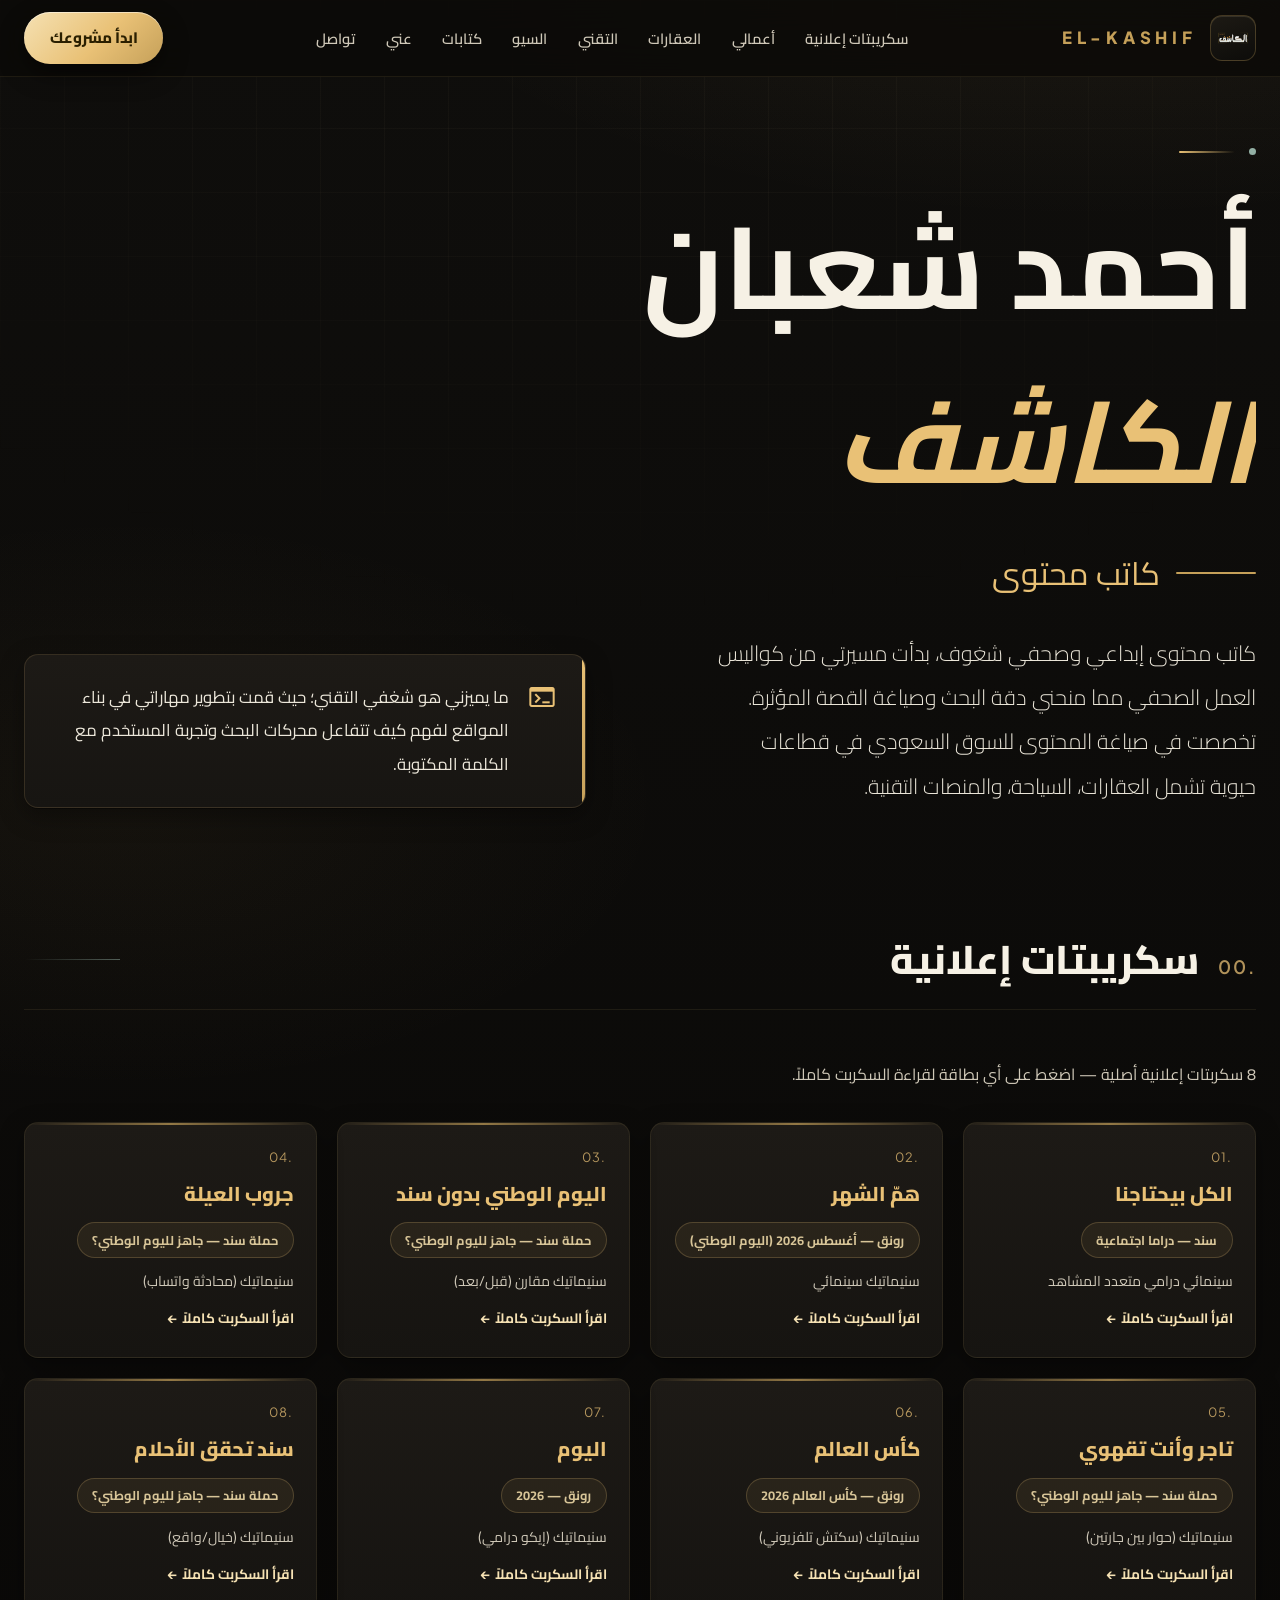
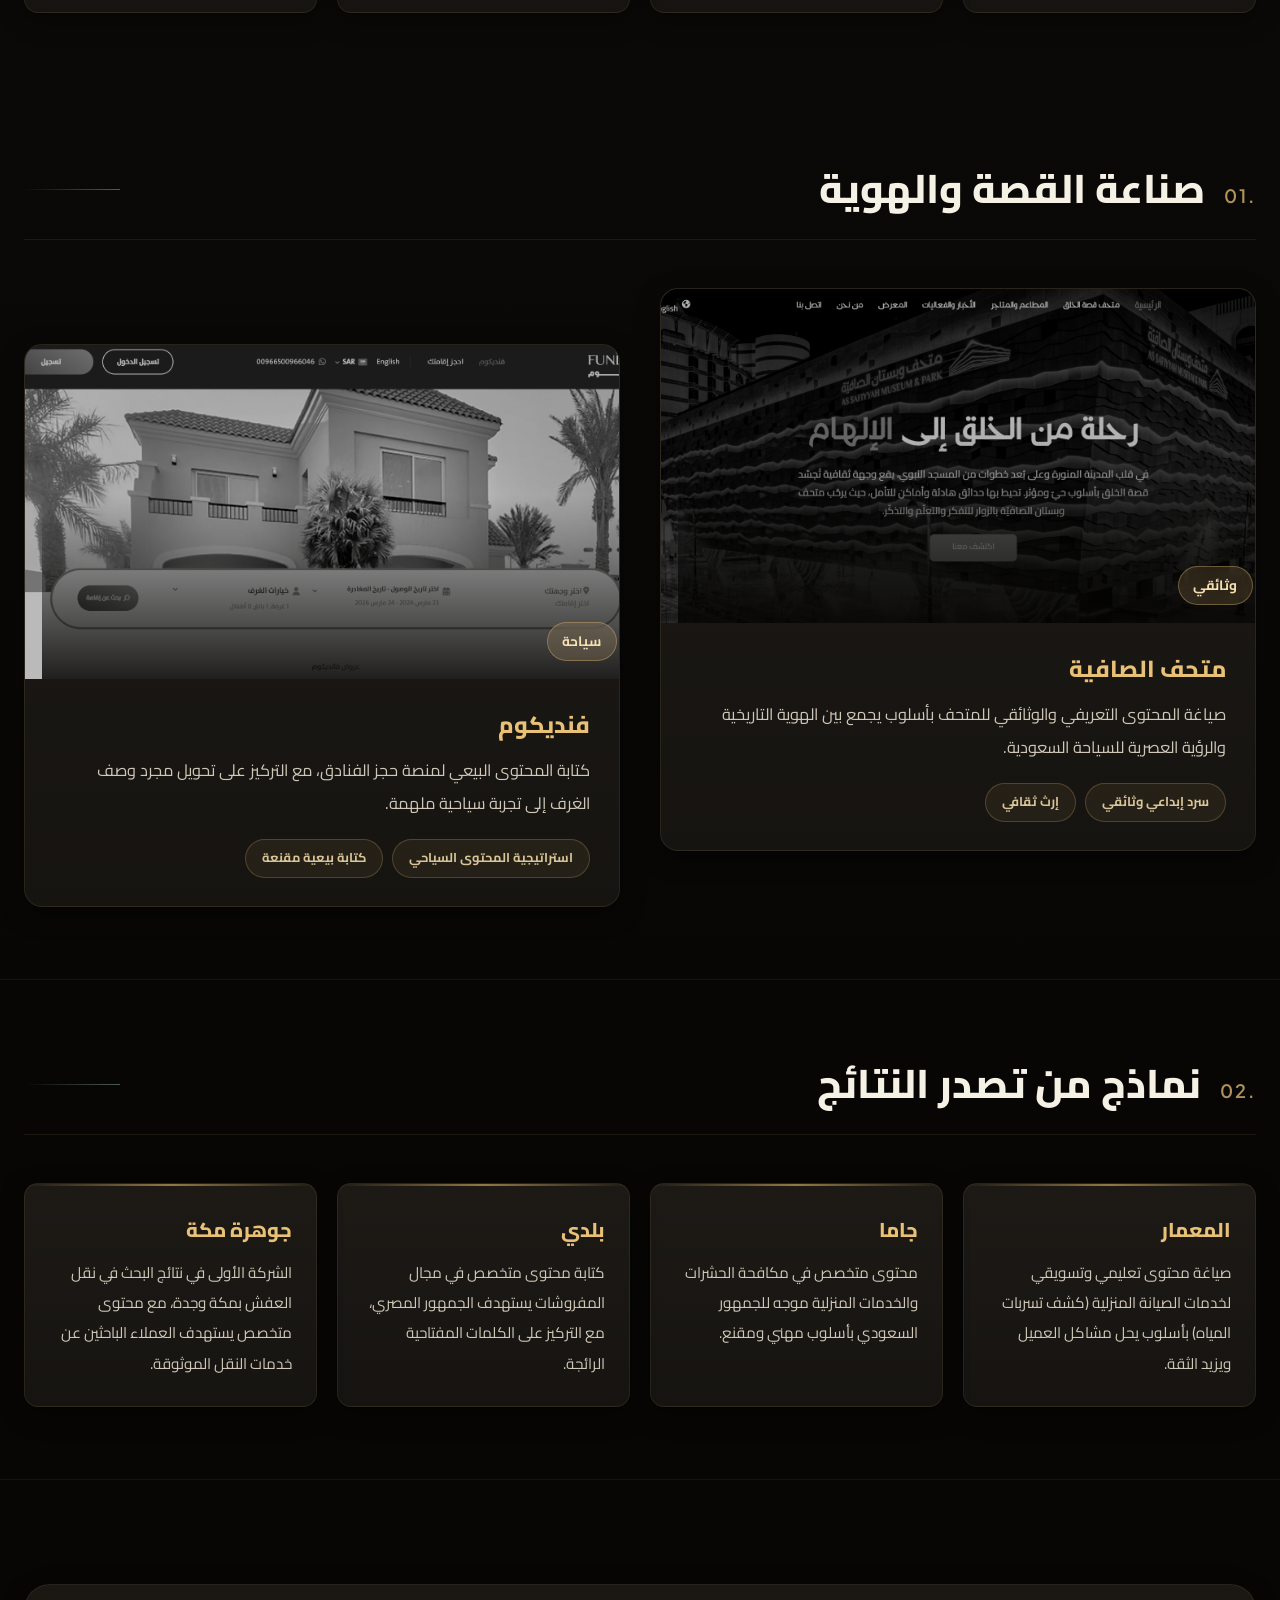
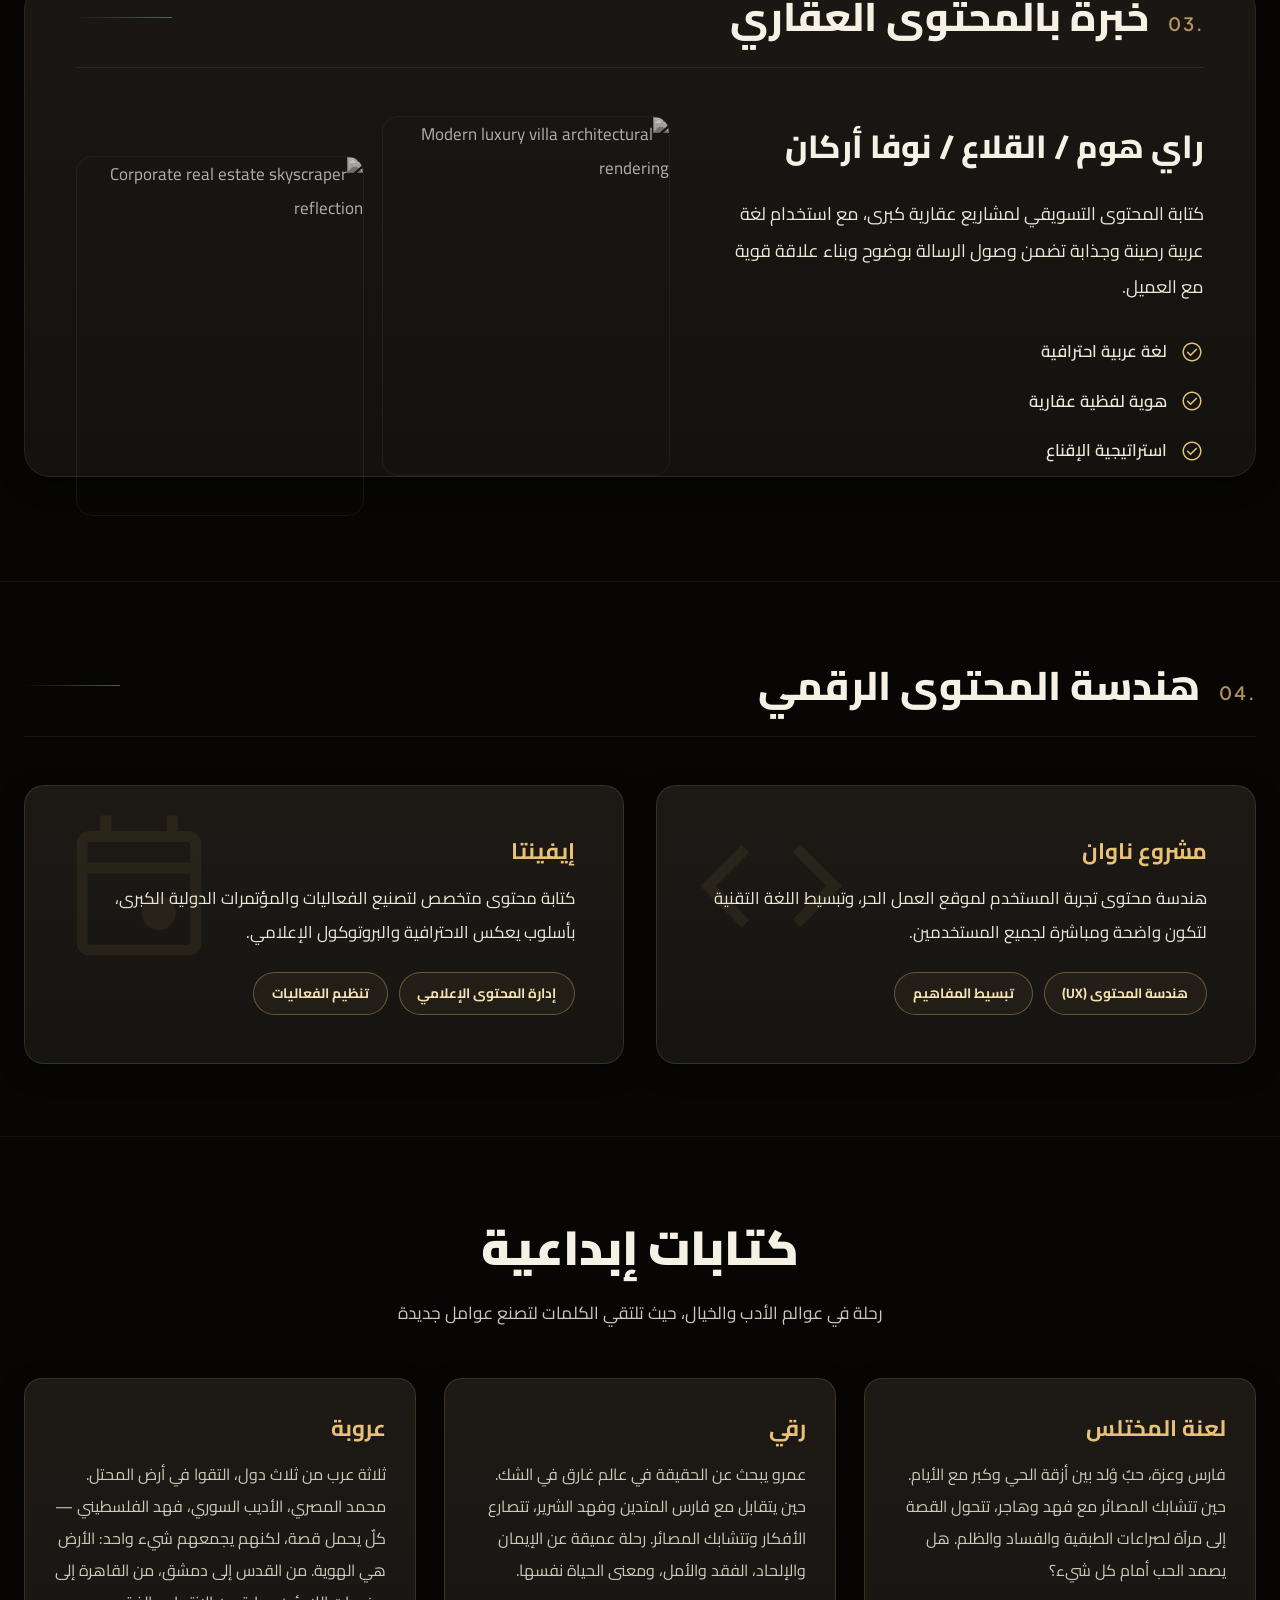
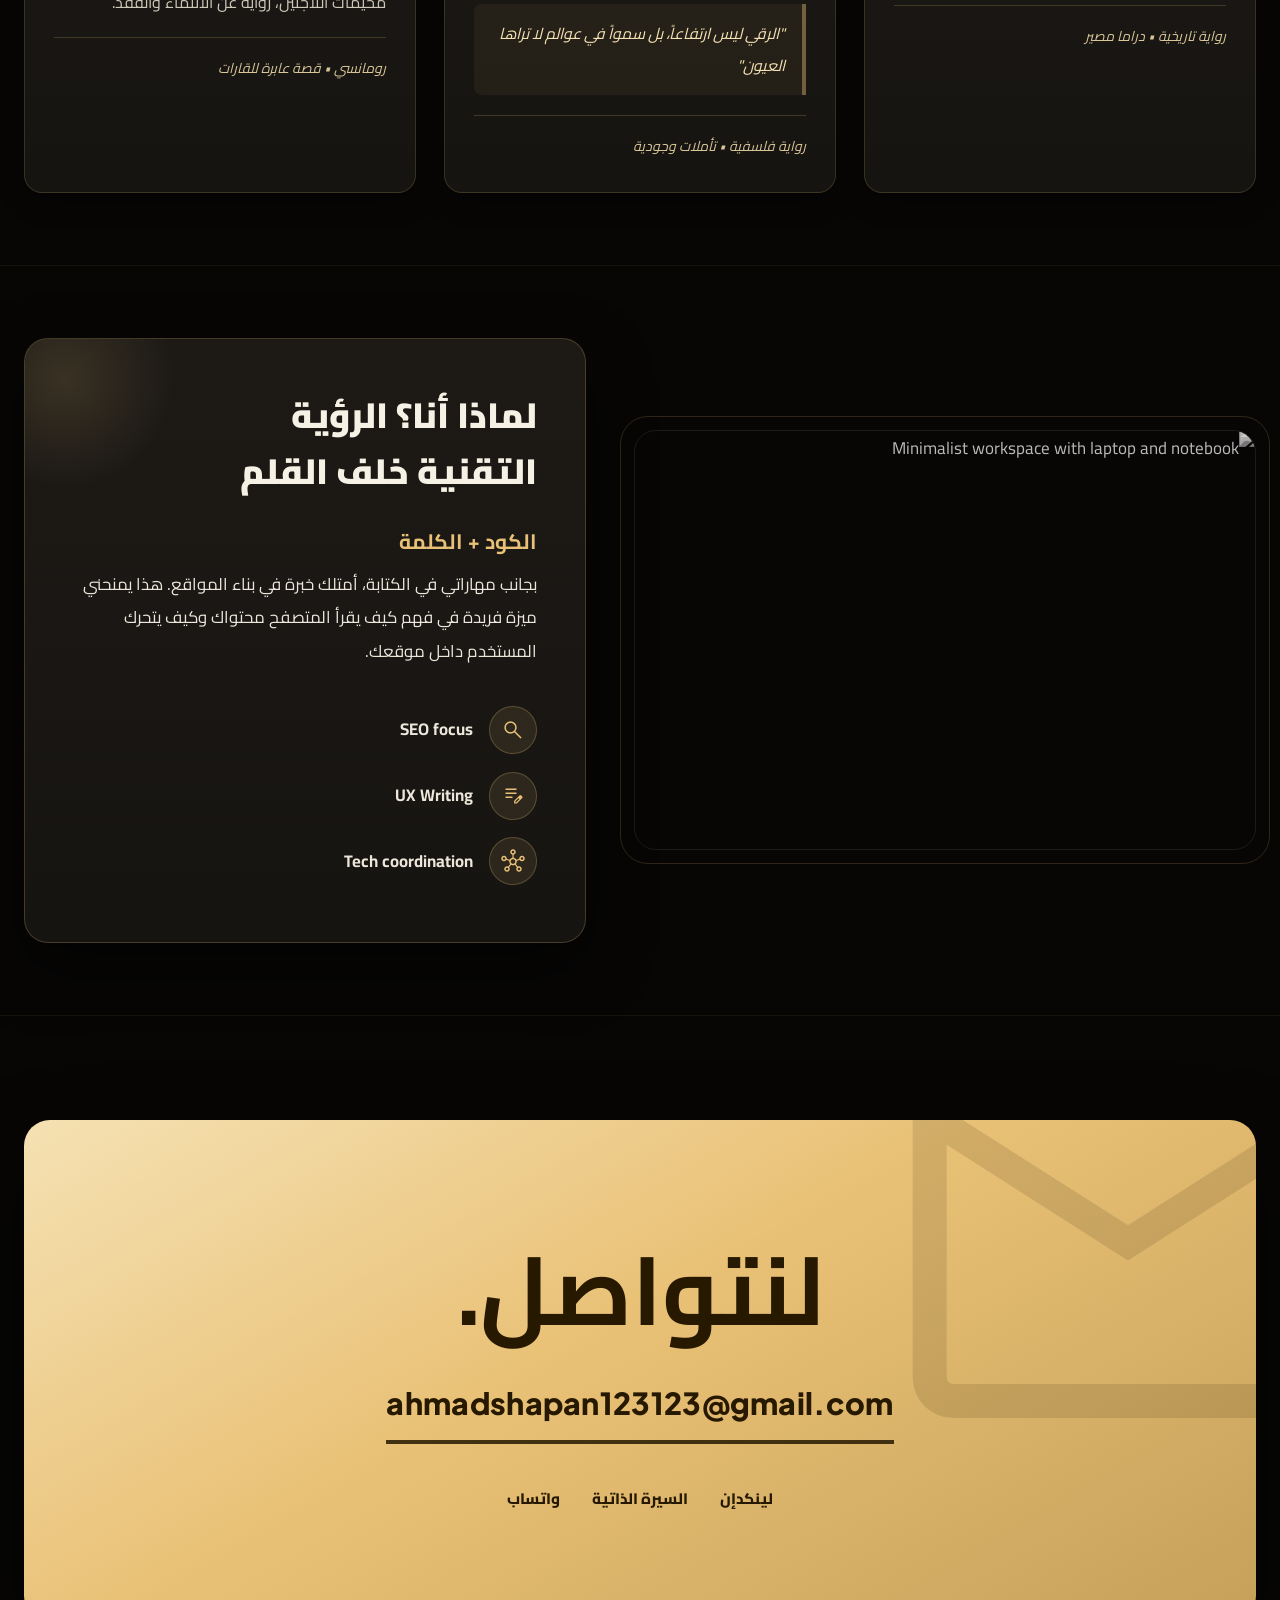
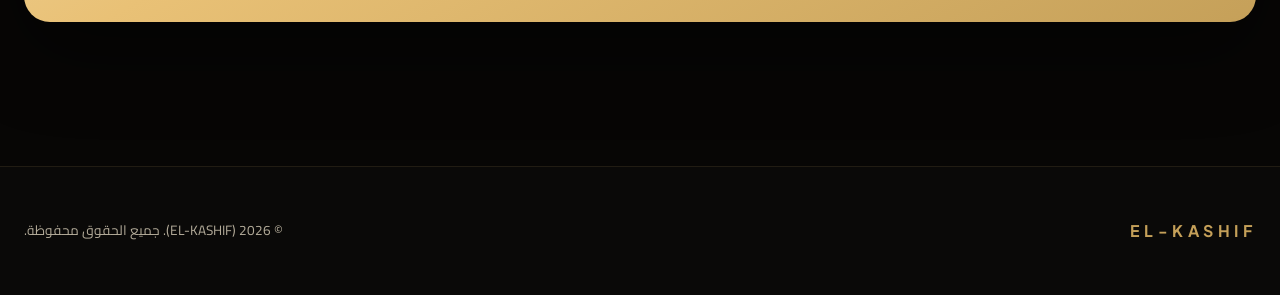
==== commit 6fe0d18e: "fix: correct chapter numbering 00-04" ====
--- a/index.html
+++ b/index.html
@@ -52,7 +52,7 @@
 </a>
 <nav aria-label="التنقل الرئيسي">
 <ul class="nav-links" id="nav-links">
-<li><a href="#scripts">سكربتات الكوبي رايتير</a></li>
+<li><a href="#scripts">سكريبتات إعلانية</a></li>
 <li><a href="#portfolio">أعمالي</a></li>
 <li><a href="#real-estate">العقارات</a></li>
 <li><a href="#tech">التقني</a></li>
@@ -97,7 +97,7 @@
 <div class="wrap">
 <div class="chapter-head" data-chapter>
 <span class="chapter-num" dir="ltr">00.</span>
-<h3 id="scripts-h">سكربتات الكوبي رايتير</h3>
+<h3 id="scripts-h">سكريبتات إعلانية</h3>
 <span class="tail" aria-hidden="true"></span>
 </div>
 <p class="scripts-note">8 سكربتات إعلانية أصلية — اضغط على أي بطاقة لقراءة السكربت كاملاً.</p>
@@ -401,7 +401,7 @@
 <section id="seo" class="chapter" aria-labelledby="seo-h">
 <div class="wrap">
 <div class="chapter-head" data-chapter>
-<span class="chapter-num" dir="ltr">04.</span>
+<span class="chapter-num" dir="ltr">02.</span>
 <h3 id="seo-h">نماذج من تصدر النتائج</h3>
 <span class="tail" aria-hidden="true"></span>
 </div>
@@ -438,7 +438,7 @@
 <section id="real-estate" class="chapter" aria-labelledby="re-h">
 <div class="wrap chapter--band" data-band>
 <div class="chapter-head" data-chapter>
-<span class="chapter-num" dir="ltr">02.</span>
+<span class="chapter-num" dir="ltr">03.</span>
 <h3 id="re-h">خبرة بالمحتوى العقاري</h3>
 <span class="tail" aria-hidden="true"></span>
 </div>
@@ -464,7 +464,7 @@
 <section id="tech" class="chapter" aria-labelledby="tech-h">
 <div class="wrap">
 <div class="chapter-head" data-chapter>
-<span class="chapter-num" dir="ltr">03.</span>
+<span class="chapter-num" dir="ltr">04.</span>
 <h3 id="tech-h">هندسة المحتوى الرقمي</h3>
 <span class="tail" aria-hidden="true"></span>
 </div>
--- a/css/style-v3.css
+++ b/css/style-v3.css
@@ -0,0 +1,973 @@
+/* ============================================================
+   EL-KASHIF — v3 editorial theme (gold-on-dark, RTL-first)
+   Identity kept from index.html, rebuilt as a real elevation
+   scale with AA body contrast and disciplined gold use.
+   ============================================================ */
+
+:root {
+  /* Brand golds (incumbent identity, verbatim values) */
+  --gold: #e9c176;
+  --gold-deep: #c5a059;
+  --gold-pale: #f5e1b3;
+  --gold-soft: #d8c598;
+
+  /* Elevation scale — warm near-black, never flat pure black */
+  --bg-0: #070605;
+  --bg-1: #0f0e0c;
+  --bg-2: #161411;
+  --bg-3: #1e1b17;
+  --bg-4: #272320;
+  --card: #171512;
+  --card-2: #1d1a16;
+
+  /* Text — tuned to pass WCAG AA on the actual surfaces */
+  --ink: #ece7da;          /* primary body on bg-1/bg-2 */
+  --ink-strong: #f6f1e5;   /* headings */
+  --muted: #cfc8b8;        /* secondary body — ~7:1 on bg-2 */
+  --faint: #b3ab99;        /* captions/tags — AA-large on bg-2 */
+  --line: rgba(233, 193, 118, 0.14);
+  --line-soft: rgba(233, 193, 118, 0.09);
+
+  /* One restrained secondary accent: desaturated sage, used only
+     for hairline rules, focus support and tiny markers. */
+  --sage: #93b0a4;
+
+  --serif-ar: "Amiri", "Cairo", serif;
+  --sans-ar: "Cairo", "Plus Jakarta Sans", sans-serif;
+  --sans-latin: "Plus Jakarta Sans", "Cairo", sans-serif;
+
+  --measure: 38rem;
+  --radius: 14px;
+  --header-h: 76px;
+  --ease-out: cubic-bezier(0.16, 1, 0.3, 1);
+  --shadow-1: 0 1px 0 rgba(0, 0, 0, 0.4), 0 8px 24px rgba(0, 0, 0, 0.35);
+  --shadow-2: 0 2px 0 rgba(0, 0, 0, 0.4), 0 24px 60px rgba(0, 0, 0, 0.5);
+  --cta-shadow: 0 10px 26px rgba(0, 0, 0, 0.45), inset 0 1px 0 rgba(255, 255, 255, 0.5);
+  --cta-shadow-hover: 0 16px 34px rgba(0, 0, 0, 0.5), inset 0 1px 0 rgba(255, 255, 255, 0.5);
+}
+
+/* ---------- Base ---------- */
+
+*,
+*::before,
+*::after { box-sizing: border-box; }
+
+/* Arabic script must never be tracked — joining breaks. Any
+   tracking lives only on .latin (Latin-only runs). */
+html, body, h1, h2, h3, h4, h5, p, a, span, li, blockquote {
+  letter-spacing: 0;
+}
+
+html {
+  scroll-behavior: smooth;
+  scroll-padding-top: calc(var(--header-h) + 16px);
+}
+
+body {
+  margin: 0;
+  background:
+    radial-gradient(1200px 500px at 85% -80px, rgba(233, 193, 118, 0.07), transparent 60%),
+    radial-gradient(900px 480px at 10% 12%, rgba(197, 160, 89, 0.05), transparent 60%),
+    linear-gradient(var(--bg-1), var(--bg-0) 40%);
+  background-color: var(--bg-1);
+  color: var(--ink);
+  font-family: var(--sans-ar);
+  font-size: 1.0625rem;
+  line-height: 2; /* generous Arabic body rhythm (1.9–2.1) */
+  overflow-x: hidden;
+  -webkit-font-smoothing: antialiased;
+}
+
+/* faint editorial grid — kept whisper-quiet */
+body::before {
+  content: "";
+  position: fixed;
+  inset: 0;
+  z-index: -1;
+  pointer-events: none;
+  background-image:
+    linear-gradient(rgba(216, 197, 152, 0.035) 1px, transparent 1px),
+    linear-gradient(90deg, rgba(216, 197, 152, 0.035) 1px, transparent 1px);
+  background-size: 64px 64px;
+  mask-image: radial-gradient(1100px 700px at 50% 0%, black 30%, transparent 90%);
+}
+
+img { max-width: 100%; display: block; }
+
+p { margin: 0; max-width: var(--measure); }
+
+h1, h2, h3, h4, h5 {
+  margin: 0;
+  color: var(--ink-strong);
+  line-height: 1.6; /* tuned for Arabic letterforms, not a Latin scale */
+  text-wrap: balance;
+}
+
+a { color: inherit; }
+
+/* Latin-only runs: isolated so bidi stays correct, tracked for
+   the editorial uppercase-label look. Never applied to Arabic. */
+.latin {
+  font-family: var(--sans-latin);
+  letter-spacing: 0.22em;
+  text-transform: uppercase;
+  unicode-bidi: isolate;
+}
+.latin--plain {
+  font-family: var(--sans-latin);
+  letter-spacing: 0.02em;
+  unicode-bidi: isolate;
+}
+
+::selection { background: rgba(233, 193, 118, 0.85); color: #241a00; }
+
+:focus { outline: none; }
+:focus-visible {
+  outline: 2px solid var(--gold);
+  outline-offset: 3px;
+  border-radius: 4px;
+}
+
+.material-symbols-outlined {
+  font-variation-settings: "FILL" 0, "wght" 300, "GRAD" 0, "opsz" 24;
+  user-select: none;
+}
+
+/* ---------- Shell ---------- */
+
+.wrap {
+  width: min(88rem, 100% - 3rem);
+  margin-inline: auto;
+}
+
+.skip-guard { position: absolute; width: 1px; height: 1px; overflow: hidden; clip: rect(0 0 0 0); }
+
+/* ---------- Header ---------- */
+
+.site-header {
+  position: fixed;
+  inset-block-start: 0;
+  inset-inline: 0;
+  z-index: 60;
+  background: rgba(11, 10, 8, 0.82);
+  backdrop-filter: blur(18px);
+  -webkit-backdrop-filter: blur(18px);
+  border-block-end: 1px solid var(--line-soft);
+}
+
+.site-header .bar {
+  height: var(--header-h);
+  display: flex;
+  align-items: center;
+  justify-content: space-between;
+  gap: 1.5rem;
+}
+
+.brand {
+  display: flex;
+  align-items: center;
+  gap: 0.85rem;
+  text-decoration: none;
+}
+
+.brand-mark {
+  display: grid;
+  place-items: center;
+  inline-size: 46px;
+  block-size: 46px;
+  border-radius: 12px;
+  background: linear-gradient(160deg, #1d1a14, #0d0c0a);
+  border: 1px solid rgba(197, 160, 89, 0.28);
+  box-shadow: inset 0 1px 0 rgba(245, 225, 179, 0.12);
+  overflow: hidden;
+}
+
+.brand-mark img { inline-size: 34px; block-size: auto; }
+
+.brand-name {
+  font-family: var(--sans-latin);
+  font-weight: 800;
+  font-size: 1.05rem;
+  letter-spacing: 0.28em;
+  color: var(--gold-deep);
+  unicode-bidi: isolate;
+}
+
+.nav-links {
+  display: flex;
+  align-items: center;
+  gap: 1.9rem;
+  list-style: none;
+  margin: 0;
+  padding: 0;
+}
+
+.nav-links a {
+  position: relative;
+  text-decoration: none;
+  font-size: 0.92rem;
+  font-weight: 600;
+  color: var(--muted);
+  padding-block: 0.35rem;
+  transition: color 0.25s ease;
+}
+
+/* micro-interaction: underline draws itself, trailing from the
+   reading edge (RTL-aware via logical inset) */
+.nav-links a::after {
+  content: "";
+  position: absolute;
+  inset-inline: 0;
+  inset-block-end: 0;
+  block-size: 2px;
+  border-radius: 2px;
+  background: linear-gradient(90deg, var(--gold-deep), var(--gold));
+  transform: scaleX(0);
+  transform-origin: left center;
+  transition: transform 0.35s var(--ease-out);
+}
+[dir="rtl"] .nav-links a::after { transform-origin: left center; }
+
+.nav-links a:hover { color: var(--gold); }
+.nav-links a:hover::after,
+.nav-links a.is-active::after { transform: scaleX(1); }
+.nav-links a.is-active { color: var(--gold); font-weight: 800; }
+
+.header-cta {
+  display: inline-flex;
+  align-items: center;
+  background: linear-gradient(135deg, var(--gold-pale), var(--gold) 55%, var(--gold-deep));
+  color: #2a1f00;
+  font-weight: 800;
+  font-size: 0.95rem;
+  text-decoration: none;
+  padding: 0.65rem 1.6rem;
+  border-radius: 999px;
+  box-shadow: var(--cta-shadow);
+  transition: transform 0.25s var(--ease-out), box-shadow 0.25s ease, filter 0.25s ease;
+  white-space: nowrap;
+}
+
+.header-cta:hover {
+  transform: translateY(-2px);
+  filter: brightness(1.04);
+  box-shadow: var(--cta-shadow-hover), inset 0 1px 0 rgba(255, 255, 255, 0.5);
+}
+.header-cta:active { transform: translateY(0) scale(0.98); }
+
+.menu-btn {
+  display: none;
+  background: none;
+  border: 1px solid var(--line);
+  border-radius: 10px;
+  color: var(--gold);
+  cursor: pointer;
+  padding: 0.45rem 0.6rem;
+  line-height: 1;
+}
+
+/* ---------- Hero ---------- */
+
+main { display: block; }
+
+.hero {
+  position: relative;
+  padding-block: calc(var(--header-h) + 4.5rem) 3rem;
+}
+
+.hero-eyebrow {
+  display: flex;
+  align-items: center;
+  gap: 0.9rem;
+  margin-block-end: 1.6rem;
+  color: var(--gold);
+  font-size: 0.95rem;
+  font-weight: 700;
+}
+
+.hero-eyebrow .rule {
+  inline-size: 3.5rem;
+  block-size: 2px;
+  background: linear-gradient(90deg, var(--gold), transparent);
+  border-radius: 2px;
+}
+
+.hero-eyebrow .tick {
+  inline-size: 7px;
+  block-size: 7px;
+  border-radius: 50%;
+  background: var(--sage);
+  flex: none;
+}
+
+.hero-title {
+  font-family: var(--serif-ar);
+  font-weight: 700;
+  font-size: clamp(3.2rem, 9vw, 7.5rem);
+  line-height: 1.35;
+  margin-block-end: 1.2rem;
+}
+
+/* masked line-by-line hero reveal: each line sits in an
+   overflow:hidden box, inner span slides up */
+.mask { display: block; overflow: hidden; padding-block: 0.08em; }
+.mask > .line-inner { display: block; will-change: transform; }
+
+.hero-title .gold-word {
+  color: var(--gold);
+  font-style: italic;
+  position: relative;
+}
+
+/* brightest gold reserved for the single hero accent */
+.hero-title .gold-word::after {
+  content: "";
+  position: absolute;
+  inset-inline: 0;
+  inset-block-end: 0.06em;
+  block-size: 0.06em;
+  background: linear-gradient(90deg, transparent, rgba(233, 193, 118, 0.55), transparent);
+  border-radius: 2px;
+}
+
+.hero-sub {
+  display: flex;
+  align-items: center;
+  gap: 1rem;
+  margin-block-end: 2rem;
+}
+
+.hero-sub .rule { inline-size: 5rem; block-size: 2px; background: var(--gold-deep); border-radius: 2px; }
+
+.hero-sub h2 {
+  font-size: clamp(1.4rem, 3vw, 2rem);
+  font-weight: 400;
+  color: var(--gold);
+}
+
+.hero-grid {
+  display: grid;
+  grid-template-columns: 1.05fr 0.95fr;
+  gap: 3rem;
+  align-items: end;
+}
+
+.hero-lede {
+  font-size: clamp(1.1rem, 1.8vw, 1.35rem);
+  font-weight: 300;
+  color: var(--ink);
+  line-height: 2.05;
+  max-width: 34rem;
+}
+
+.hero-note {
+  background: linear-gradient(180deg, var(--card-2), var(--card));
+  border: 1px solid var(--line);
+  border-radius: var(--radius);
+  box-shadow: var(--shadow-1);
+  padding: 1.6rem 1.7rem;
+  display: flex;
+  gap: 1.1rem;
+  align-items: flex-start;
+  position: relative;
+  overflow: hidden;
+}
+
+.hero-note::before {
+  content: "";
+  position: absolute;
+  inset-inline-start: 0;
+  inset-block: 0;
+  inline-size: 3px;
+  background: linear-gradient(var(--gold), var(--gold-deep));
+}
+
+.hero-note .material-symbols-outlined { color: var(--gold); font-size: 2rem; flex: none; }
+
+.hero-note p { font-size: 1.05rem; color: var(--ink); line-height: 2; }
+
+/* ---------- Chapter / section structure ---------- */
+
+.chapter {
+  padding-block: 4.5rem;
+  position: relative;
+}
+
+/* hairline rhythm: generous air + a real separator per chapter */
+.chapter + .chapter { border-block-start: 1px solid rgba(233, 193, 118, 0.07); }
+
+.chapter--band {
+  background: linear-gradient(180deg, rgba(30, 27, 23, 0.85), rgba(22, 20, 17, 0.9));
+  border: 1px solid var(--line-soft);
+  border-radius: 26px;
+  box-shadow: var(--shadow-1);
+  padding-inline: clamp(1.25rem, 4vw, 3.5rem);
+  margin-block: 2rem;
+}
+
+.chapter-head {
+  display: flex;
+  align-items: baseline;
+  gap: 1.2rem;
+  border-block-end: 1px solid var(--line-soft);
+  padding-block-end: 1.1rem;
+  margin-block-end: 3rem;
+}
+
+.chapter-num {
+  font-family: var(--sans-latin);
+  font-size: 1.15rem;
+  font-weight: 600;
+  letter-spacing: 0.1em;
+  color: var(--gold);
+  opacity: 0.75;
+  unicode-bidi: isolate;
+}
+
+.chapter-head h3 {
+  font-size: clamp(1.75rem, 3.4vw, 2.5rem);
+  font-weight: 800;
+}
+
+.chapter-head .tail {
+  margin-inline-start: auto;
+  inline-size: 6rem;
+  block-size: 1px;
+  background: linear-gradient(90deg, transparent, rgba(147, 176, 164, 0.5));
+  align-self: center;
+  flex: none;
+}
+
+/* ---------- Work cards ---------- */
+
+.work-grid {
+  display: grid;
+  grid-template-columns: repeat(2, 1fr);
+  gap: 2.5rem;
+  align-items: start;
+}
+
+.work-grid .work-card:nth-child(2) { margin-block-start: 3.5rem; }
+
+.work-card a {
+  display: block;
+  text-decoration: none;
+  border-radius: 18px;
+}
+
+/* clip-path wipe reveal target + considered hover */
+.work-card {
+  background: linear-gradient(180deg, var(--card-2), var(--bg-2));
+  border: 1px solid var(--line-soft);
+  border-radius: 18px;
+  overflow: hidden;
+  box-shadow: var(--shadow-1);
+  transition: transform 0.5s var(--ease-out), border-color 0.35s ease, box-shadow 0.45s ease;
+}
+
+.work-card:hover {
+  transform: translateY(-6px);
+  border-color: rgba(233, 193, 118, 0.38);
+  box-shadow: var(--shadow-2);
+}
+
+.work-media {
+  position: relative;
+  aspect-ratio: 16 / 9;
+  overflow: hidden;
+  background: var(--bg-3);
+}
+
+.work-media img {
+  inline-size: 100%;
+  block-size: 100%;
+  object-fit: cover;
+  filter: grayscale(1) brightness(0.72) contrast(1.05);
+  transform: scale(1.06);
+  transition: transform 1.1s var(--ease-out), filter 0.8s ease;
+}
+
+.work-card:hover .work-media img {
+  transform: scale(1);
+  filter: grayscale(0.1) brightness(1) contrast(1);
+}
+
+.work-media::after {
+  content: "";
+  position: absolute;
+  inset: 0;
+  background: linear-gradient(to top, rgba(5, 4, 3, 0.85), transparent 55%);
+  pointer-events: none;
+}
+
+.work-kind {
+  position: absolute;
+  inset-block-end: 1.1rem;
+  inset-inline-start: 1.2rem;
+  z-index: 2;
+  background: rgba(233, 193, 118, 0.16);
+  backdrop-filter: blur(10px);
+  -webkit-backdrop-filter: blur(10px);
+  border: 1px solid rgba(233, 193, 118, 0.35);
+  color: var(--gold-pale);
+  font-size: 0.85rem;
+  font-weight: 700;
+  padding: 0.3rem 0.9rem;
+  border-radius: 999px;
+}
+
+.work-body { padding: 1.7rem 1.8rem 1.8rem; }
+
+.work-body h4 {
+  font-size: 1.45rem;
+  font-weight: 800;
+  color: var(--gold);
+  margin-block-end: 0.7rem;
+}
+
+.work-body > p {
+  color: var(--muted);
+  font-size: 1.02rem;
+  line-height: 2;
+  margin-block-end: 1.2rem;
+}
+
+.tag-row { display: flex; flex-wrap: wrap; gap: 0.6rem; }
+
+.tag {
+  display: inline-flex;
+  align-items: center;
+  background: rgba(233, 193, 118, 0.07);
+  border: 1px solid rgba(233, 193, 118, 0.22);
+  color: var(--gold-soft);
+  font-size: 0.8rem;
+  font-weight: 700;
+  padding: 0.35rem 1rem;
+  border-radius: 999px;
+}
+
+/* ---------- Real estate ---------- */
+
+.re-grid {
+  display: grid;
+  grid-template-columns: 0.9fr 1.1fr;
+  gap: 3rem;
+  align-items: center;
+}
+
+.re-grid h4 {
+  font-size: clamp(1.5rem, 2.8vw, 2rem);
+  font-weight: 800;
+  line-height: 1.9;
+  margin-block-end: 1.2rem;
+}
+
+.re-grid .lede { color: var(--ink); font-size: 1.12rem; line-height: 2.05; margin-block-end: 1.8rem; }
+
+.check-list { list-style: none; margin: 0 0 0.5rem; padding: 0; display: grid; gap: 1rem; }
+
+.check-list li { display: flex; align-items: center; gap: 0.8rem; font-size: 1.05rem; font-weight: 600; }
+
+.check-list .material-symbols-outlined { color: var(--gold); }
+
+.re-shots { display: grid; grid-template-columns: 1fr 1fr; gap: 1.1rem; }
+
+.re-shots img {
+  border-radius: 16px;
+  border: 1px solid var(--line-soft);
+  object-fit: cover;
+  inline-size: 100%;
+  block-size: 100%;
+  min-block-size: 320px;
+  filter: grayscale(1) brightness(0.75);
+  transition: filter 0.6s ease, transform 0.6s var(--ease-out);
+}
+
+.re-shots img:hover { filter: grayscale(0) brightness(1); transform: translateY(-4px); }
+
+.re-shots img:nth-child(2) { margin-block-start: 2.5rem; }
+
+/* ---------- Tech cards ---------- */
+
+.tech-grid { display: grid; grid-template-columns: repeat(2, 1fr); gap: 2rem; }
+
+.tech-card {
+  position: relative;
+  overflow: hidden;
+  background: linear-gradient(180deg, var(--card-2), var(--bg-2));
+  border: 1px solid var(--line);
+  border-radius: 20px;
+  padding: clamp(1.8rem, 4vw, 3rem);
+  box-shadow: var(--shadow-1);
+  transition: transform 0.5s var(--ease-out), border-color 0.35s ease, box-shadow 0.4s ease;
+}
+
+.tech-card:hover {
+  transform: translateY(-6px);
+  border-color: rgba(233, 193, 118, 0.4);
+  box-shadow: var(--shadow-2);
+}
+
+.tech-card a { text-decoration: none; display: block; position: relative; z-index: 1; }
+
+.tech-ghost {
+  position: absolute;
+  inset-block-start: -2.2rem;
+  inset-inline-end: -1.4rem;
+  color: rgba(233, 193, 118, 0.07);
+  pointer-events: none;
+  transition: color 0.5s ease;
+}
+
+.tech-ghost .material-symbols-outlined { font-size: 11rem; }
+.tech-card:hover .tech-ghost { color: rgba(233, 193, 118, 0.13); }
+
+.tech-card h4 { font-size: 1.4rem; color: var(--gold); margin-block-end: 0.8rem; }
+.tech-card p { color: var(--ink); font-size: 1.05rem; line-height: 2; margin-block-end: 1.4rem; }
+
+.pill-row { display: flex; flex-wrap: wrap; gap: 0.7rem; }
+
+.pill {
+  border: 1px solid rgba(233, 193, 118, 0.35);
+  color: var(--gold-pale);
+  font-size: 0.85rem;
+  font-weight: 700;
+  border-radius: 999px;
+  padding: 0.45rem 1.1rem;
+  background: rgba(233, 193, 118, 0.05);
+}
+
+/* ---------- SEO ---------- */
+
+.seo-grid { display: grid; grid-template-columns: repeat(4, 1fr); gap: 1.25rem; }
+
+.seo-card {
+  position: relative;
+  background: linear-gradient(180deg, var(--card-2), var(--bg-2));
+  border: 1px solid var(--line-soft);
+  border-radius: 14px;
+  padding: 1.7rem 1.5rem;
+  padding-block-start: 1.9rem;
+  box-shadow: var(--shadow-1);
+  overflow: hidden;
+  transition: transform 0.4s var(--ease-out), background 0.3s ease, border-color 0.3s ease;
+}
+
+.seo-card::before {
+  content: "";
+  position: absolute;
+  inset-block-start: 0;
+  inset-inline: 0;
+  block-size: 2px;
+  background: linear-gradient(90deg, transparent, var(--gold-deep), transparent);
+  opacity: 0.7;
+  transition: opacity 0.3s ease;
+}
+
+.seo-card:hover { transform: translateY(-5px); background: var(--bg-3); border-color: rgba(233, 193, 118, 0.3); }
+.seo-card:hover::before { opacity: 1; }
+
+.seo-card a { text-decoration: none; display: block; }
+
+.seo-card h4 { font-size: 1.25rem; font-weight: 800; color: var(--gold); margin-block-end: 0.7rem; }
+.seo-card p { color: var(--muted); font-size: 0.95rem; line-height: 2; }
+
+/* ---------- About ---------- */
+
+.about-grid {
+  display: grid;
+  grid-template-columns: 1.05fr 0.95fr;
+  gap: 3rem;
+  align-items: center;
+}
+
+.about-photo { position: relative; }
+
+.about-photo img {
+  border-radius: 22px;
+  border: 1px solid var(--line);
+  inline-size: 100%;
+  block-size: 100%;
+  min-block-size: 420px;
+  object-fit: cover;
+  filter: grayscale(1) brightness(0.8);
+  transition: filter 1s ease;
+}
+
+.about-photo:hover img { filter: grayscale(0.15) brightness(1); }
+
+.about-photo::before {
+  content: "";
+  position: absolute;
+  inset: -14px;
+  border: 1px solid rgba(233, 193, 118, 0.18);
+  border-radius: 28px;
+  pointer-events: none;
+}
+
+.about-card {
+  position: relative;
+  background: linear-gradient(180deg, var(--card-2), var(--bg-2));
+  border: 1px solid rgba(233, 193, 118, 0.22);
+  border-radius: 24px;
+  padding: clamp(1.8rem, 4vw, 3rem);
+  box-shadow: var(--shadow-2);
+  overflow: hidden;
+}
+
+.about-card::before {
+  content: "";
+  position: absolute;
+  inset-block-start: -70px;
+  inset-inline-end: -70px;
+  inline-size: 220px;
+  block-size: 220px;
+  background: radial-gradient(circle, rgba(233, 193, 118, 0.14), transparent 70%);
+  pointer-events: none;
+}
+
+.about-card h3 { font-size: clamp(1.6rem, 3vw, 2.2rem); font-weight: 900; margin-block-end: 1.6rem; }
+.about-card h4 { color: var(--gold); font-size: 1.3rem; margin-block-end: 0.6rem; }
+.about-card .lede { color: var(--ink); font-size: 1.05rem; line-height: 2; margin-block-end: 1.8rem; }
+
+.skill-row { display: flex; align-items: center; gap: 1rem; padding-block: 0.55rem; }
+
+.skill-ic {
+  inline-size: 3rem;
+  block-size: 3rem;
+  flex: none;
+  display: grid;
+  place-items: center;
+  border-radius: 50%;
+  background: rgba(233, 193, 118, 0.1);
+  border: 1px solid rgba(233, 193, 118, 0.25);
+  color: var(--gold);
+}
+
+.skill-row strong { font-size: 1.05rem; }
+
+/* ---------- Contact band ---------- */
+
+.contact-band {
+  position: relative;
+  overflow: hidden;
+  border-radius: 26px;
+  text-align: center;
+  background: linear-gradient(150deg, var(--gold-pale) 0%, var(--gold) 45%, var(--gold-deep) 100%);
+  color: #261900;
+  padding: clamp(3.5rem, 8vw, 6.5rem) 1.5rem;
+  box-shadow: 0 30px 80px rgba(0, 0, 0, 0.45);
+  margin-block: 2rem 4.5rem;
+}
+
+.contact-band .ghost {
+  position: absolute;
+  inset-block-start: -9rem;
+  inset-inline-start: -9rem;
+  opacity: 0.12;
+  pointer-events: none;
+}
+
+.contact-band .ghost .material-symbols-outlined { font-size: 34rem; }
+
+.contact-band h2 {
+  color: #261900;
+  font-family: var(--serif-ar);
+  font-size: clamp(3rem, 9vw, 6rem);
+  line-height: 1.4;
+  margin-block-end: 1rem;
+  position: relative;
+}
+
+.contact-mail {
+  display: inline-block;
+  font-family: var(--sans-latin);
+  font-weight: 800;
+  font-size: clamp(1rem, 3.4vw, 1.9rem);
+  letter-spacing: 0.01em;
+  color: #261900;
+  text-decoration: none;
+  border-block-end: 4px solid rgba(38, 25, 0, 0.85);
+  padding-block-end: 0.4rem;
+  unicode-bidi: isolate;
+  transition: opacity 0.25s ease, transform 0.25s var(--ease-out);
+}
+
+.contact-mail:hover { opacity: 0.75; transform: translateY(-2px); }
+
+.contact-links {
+  margin-block-start: 2.5rem;
+  display: flex;
+  justify-content: center;
+  flex-wrap: wrap;
+  gap: 2rem;
+  position: relative;
+}
+
+.contact-links a {
+  color: #261900;
+  font-weight: 800;
+  font-size: 0.95rem;
+  text-decoration: none;
+  position: relative;
+  padding-block-end: 0.3rem;
+  transition: transform 0.25s var(--ease-out);
+}
+
+.contact-links a::after {
+  content: "";
+  position: absolute;
+  inset-inline: 0;
+  inset-block-end: 0;
+  block-size: 2px;
+  background: #261900;
+  transform: scaleX(0);
+  transition: transform 0.35s var(--ease-out);
+}
+
+.contact-links a:hover { transform: translateY(-2px) scale(1.04); }
+.contact-links a:hover::after { transform: scaleX(1); }
+
+/* ---------- Creative writing ---------- */
+
+.creative-head { text-align: center; margin-block-end: 3rem; }
+.creative-head h2 { font-size: clamp(2rem, 4.5vw, 3rem); font-weight: 900; margin-block-end: 0.6rem; }
+.creative-head p { color: var(--muted); font-size: 1.08rem; margin-inline: auto; }
+
+.book-grid { display: grid; grid-template-columns: repeat(3, 1fr); gap: 1.75rem; }
+
+.book-card {
+  background: linear-gradient(180deg, var(--card-2), var(--bg-2));
+  border: 1px solid rgba(233, 193, 118, 0.16);
+  border-radius: 18px;
+  padding: 2rem 1.8rem;
+  box-shadow: var(--shadow-1);
+  position: relative;
+  overflow: hidden;
+  transition: transform 0.45s var(--ease-out), border-color 0.3s ease, box-shadow 0.4s ease;
+}
+
+.book-card::before {
+  content: "";
+  position: absolute;
+  inset-block-start: 0;
+  inset-inline: 0;
+  block-size: 3px;
+  background: linear-gradient(90deg, transparent, var(--gold-deep), transparent);
+  opacity: 0;
+  transition: opacity 0.4s ease;
+}
+
+.book-card:hover { transform: translateY(-6px); border-color: rgba(233, 193, 118, 0.35); }
+.book-card:hover::before { opacity: 1; }
+
+.book-card h3 { color: var(--gold); font-size: 1.4rem; margin-block-end: 0.7rem; }
+.book-card > p { color: var(--muted); font-size: 1rem; line-height: 2; }
+
+.book-card blockquote {
+  margin: 1.1rem 0 0;
+  padding: 0.9rem 1.1rem;
+  border-inline-start: 4px solid rgba(233, 193, 118, 0.4);
+  background: rgba(233, 193, 118, 0.06);
+  border-radius: 8px 0 0 8px;
+}
+
+.book-card blockquote p { color: var(--gold-pale); font-style: italic; font-size: 0.98rem; }
+
+.book-meta {
+  margin-block-start: 1.2rem;
+  padding-block-start: 1rem;
+  border-block-start: 1px solid rgba(233, 193, 118, 0.2);
+}
+
+.book-meta p { color: var(--gold-soft); font-style: italic; font-size: 0.88rem; }
+
+/* ---------- Footer ---------- */
+
+.site-footer {
+  border-block-start: 1px solid rgba(233, 193, 118, 0.1);
+  background: #0a0908;
+  padding-block: 3rem;
+}
+
+.site-footer .row {
+  display: flex;
+  align-items: center;
+  justify-content: space-between;
+  gap: 1.5rem;
+  flex-wrap: wrap;
+}
+
+.footer-brand {
+  font-family: var(--sans-latin);
+  font-weight: 700;
+  letter-spacing: 0.28em;
+  color: var(--gold-deep);
+  font-size: 1rem;
+  unicode-bidi: isolate;
+}
+
+.footer-copy { color: var(--faint); font-size: 0.85rem; }
+
+/* ---------- Reveal defaults (JS drives; no-JS stays visible) ---------- */
+
+.will-rise, .will-wipe, .will-scale { will-change: transform, opacity; }
+
+/* ---------- Responsive ---------- */
+
+@media (max-width: 1024px) {
+  .nav-links { gap: 1.2rem; }
+  .nav-links a { font-size: 0.85rem; }
+  .seo-grid { grid-template-columns: repeat(2, 1fr); }
+  .hero-grid { grid-template-columns: 1fr; align-items: start; }
+  .re-grid, .about-grid { grid-template-columns: 1fr; }
+  .book-grid { grid-template-columns: 1fr 1fr; }
+}
+
+@media (max-width: 768px) {
+  .menu-btn { display: inline-flex; }
+
+  .nav-links {
+    position: absolute;
+    inset-block-start: var(--header-h);
+    inset-inline: 1rem;
+    flex-direction: column;
+    align-items: stretch;
+    gap: 0;
+    background: rgba(15, 14, 12, 0.98);
+    border: 1px solid var(--line);
+    border-radius: 16px;
+    padding: 0.8rem;
+    box-shadow: var(--shadow-2);
+    display: none;
+  }
+
+  .site-header[data-menu="open"] .nav-links { display: flex; }
+
+  .nav-links li { border-block-end: 1px solid rgba(233, 193, 118, 0.08); }
+  .nav-links li:last-child { border-block-end: 0; }
+  .nav-links a { display: block; padding: 0.9rem 1rem; font-size: 1rem; }
+  .nav-links a::after { display: none; }
+
+  .header-cta { padding: 0.55rem 1.2rem; font-size: 0.85rem; }
+  .brand-name { font-size: 0.85rem; }
+
+  .work-grid, .tech-grid { grid-template-columns: 1fr; }
+  .work-grid .work-card:nth-child(2) { margin-block-start: 0; }
+  .re-shots img:nth-child(2) { margin-block-start: 0; }
+  .book-grid { grid-template-columns: 1fr; }
+  .chapter { padding-block: 3rem; }
+  .wrap { width: min(88rem, 100% - 2rem); }
+}
+
+/* ---------- Reduced motion: static, fully-readable page ---------- */
+
+@media (prefers-reduced-motion: reduce) {
+  html { scroll-behavior: auto; }
+  *, *::before, *::after {
+    animation-duration: 0.01ms !important;
+    animation-iteration-count: 1 !important;
+    transition-duration: 0.01ms !important;
+  }
+  .mask > .line-inner { transform: none !important; }
+}
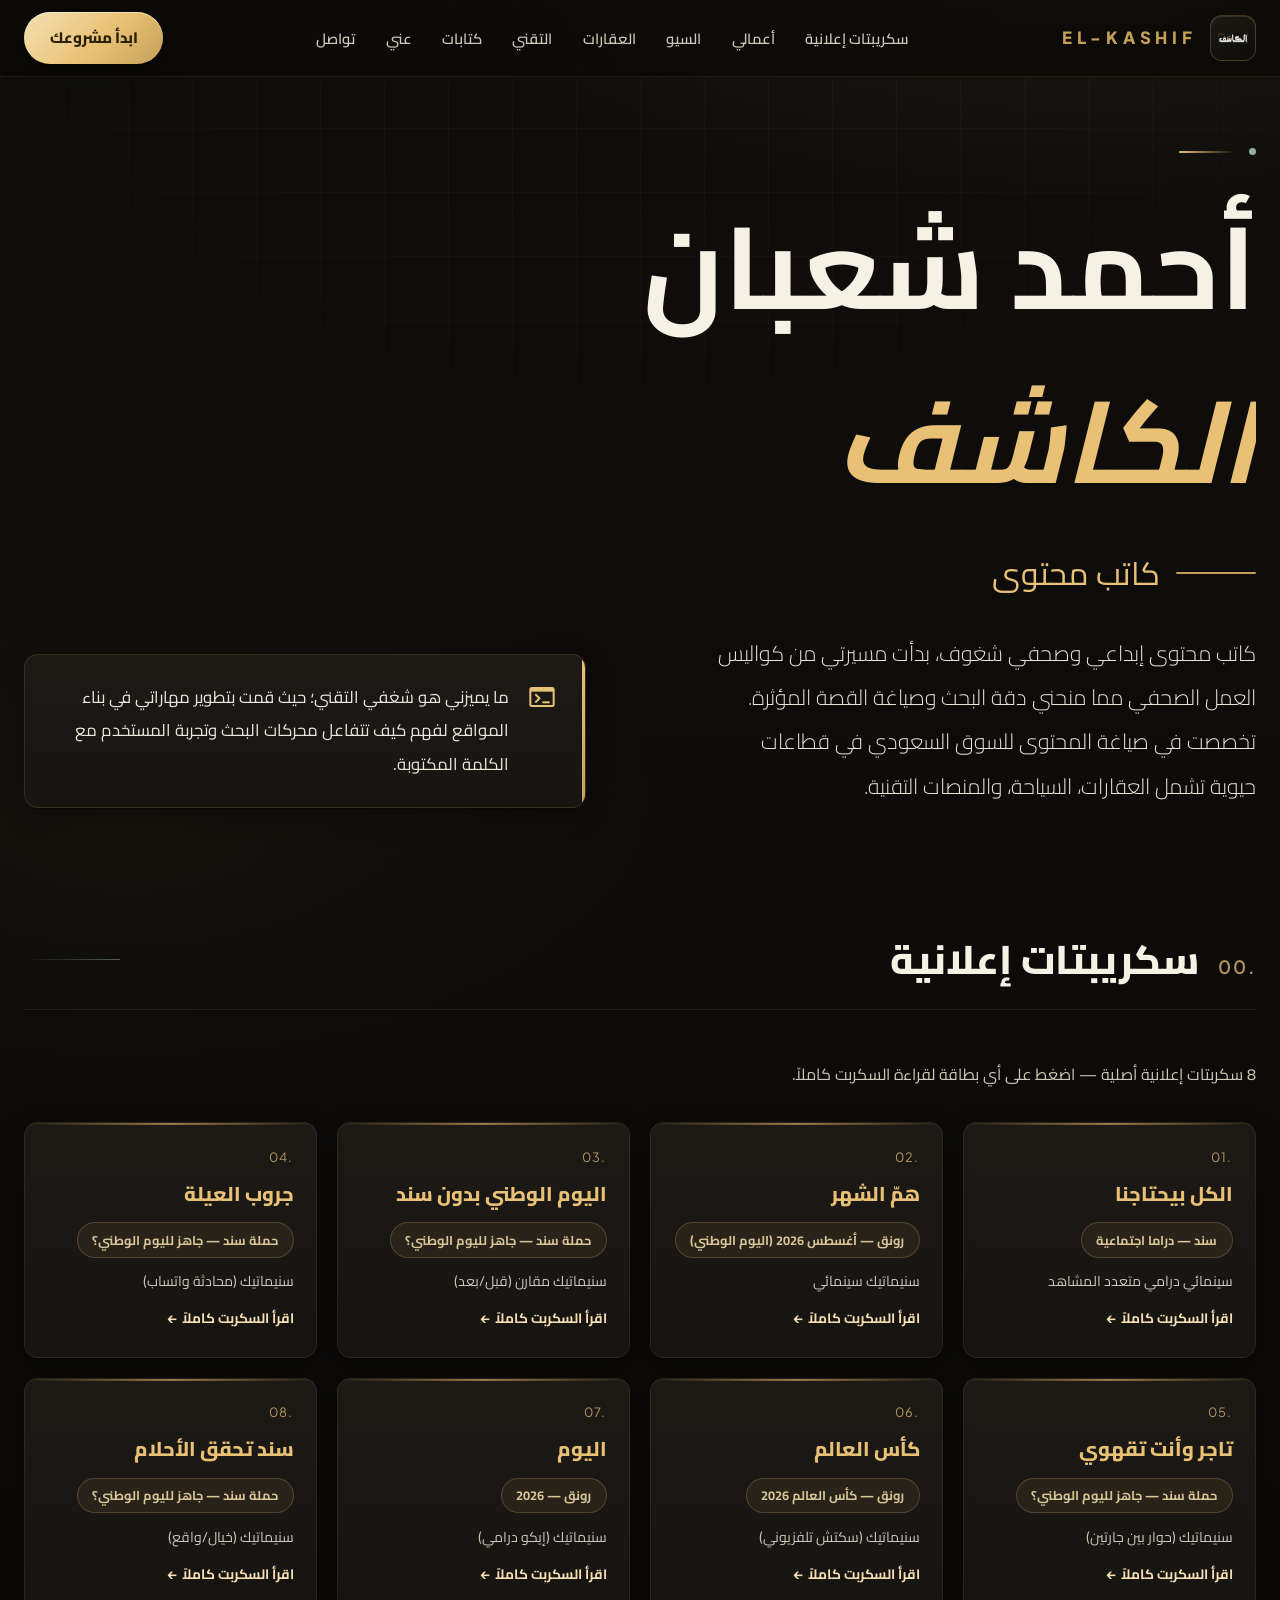
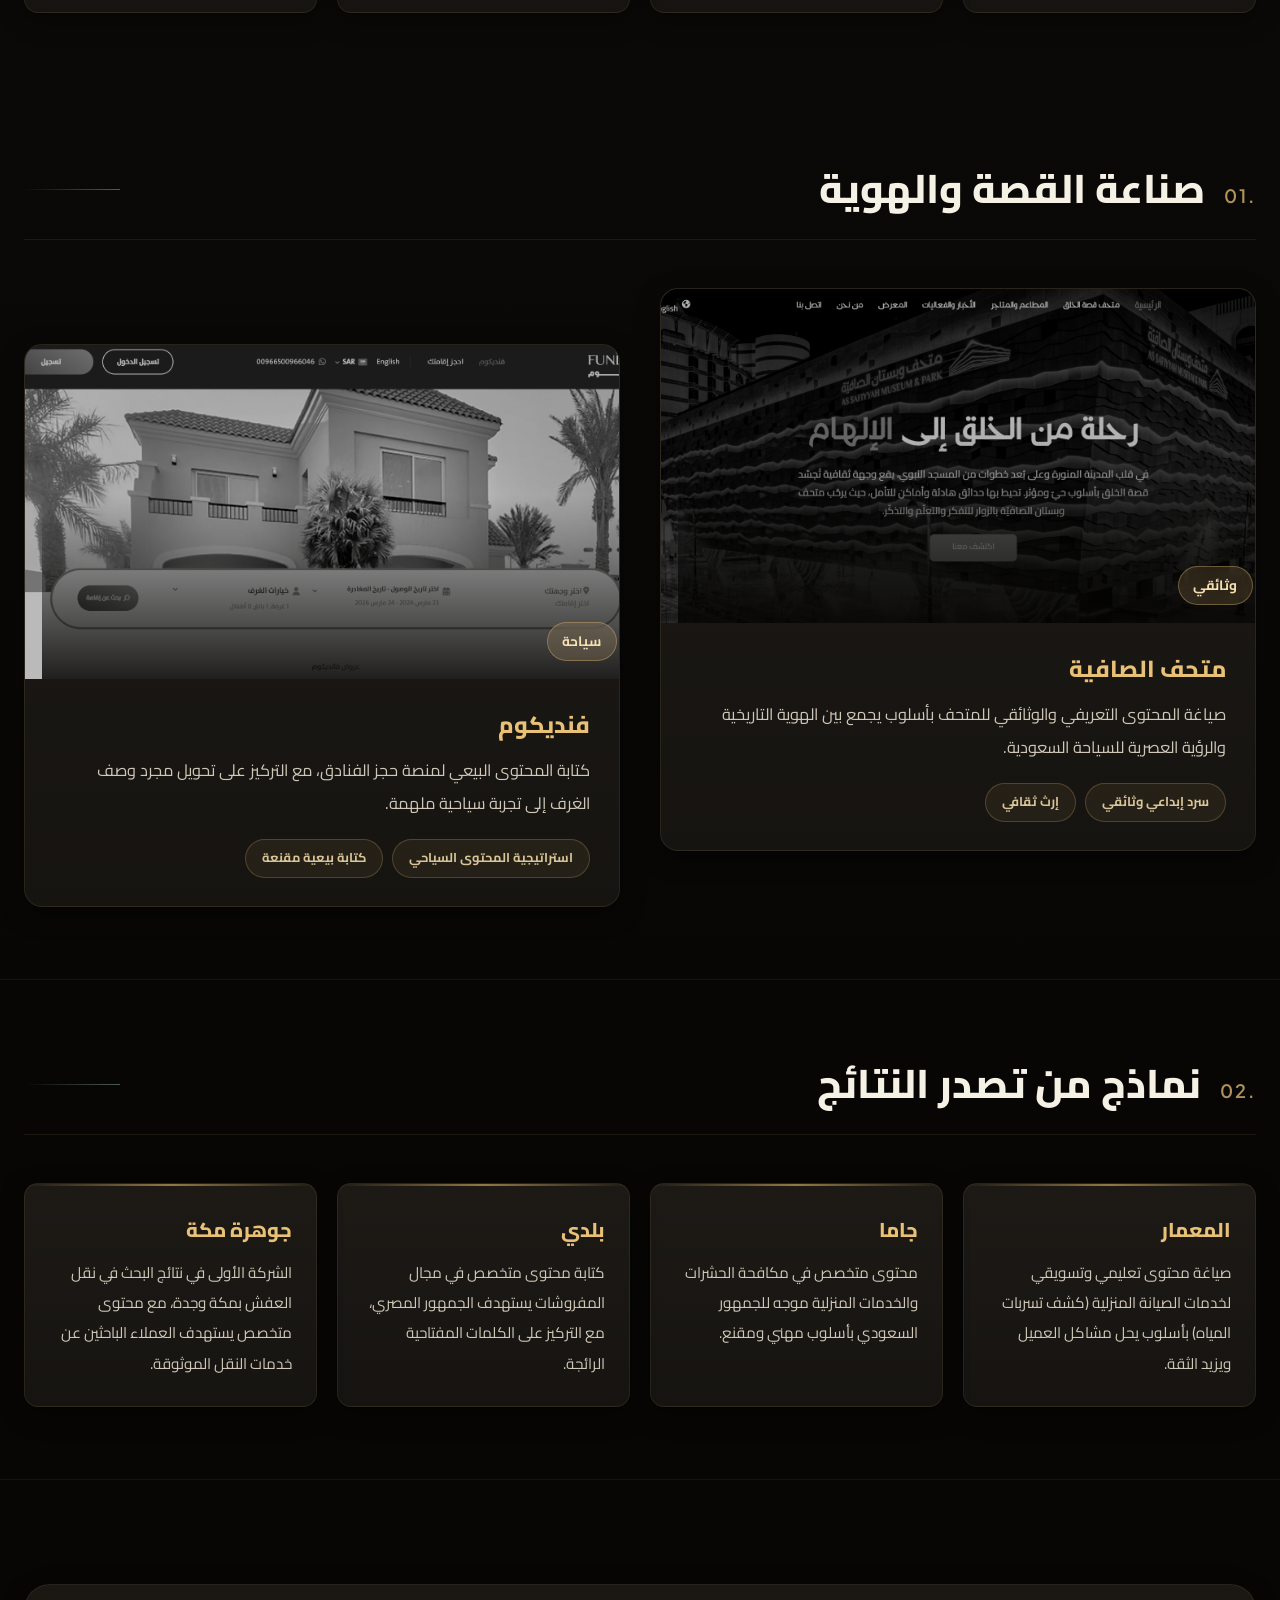
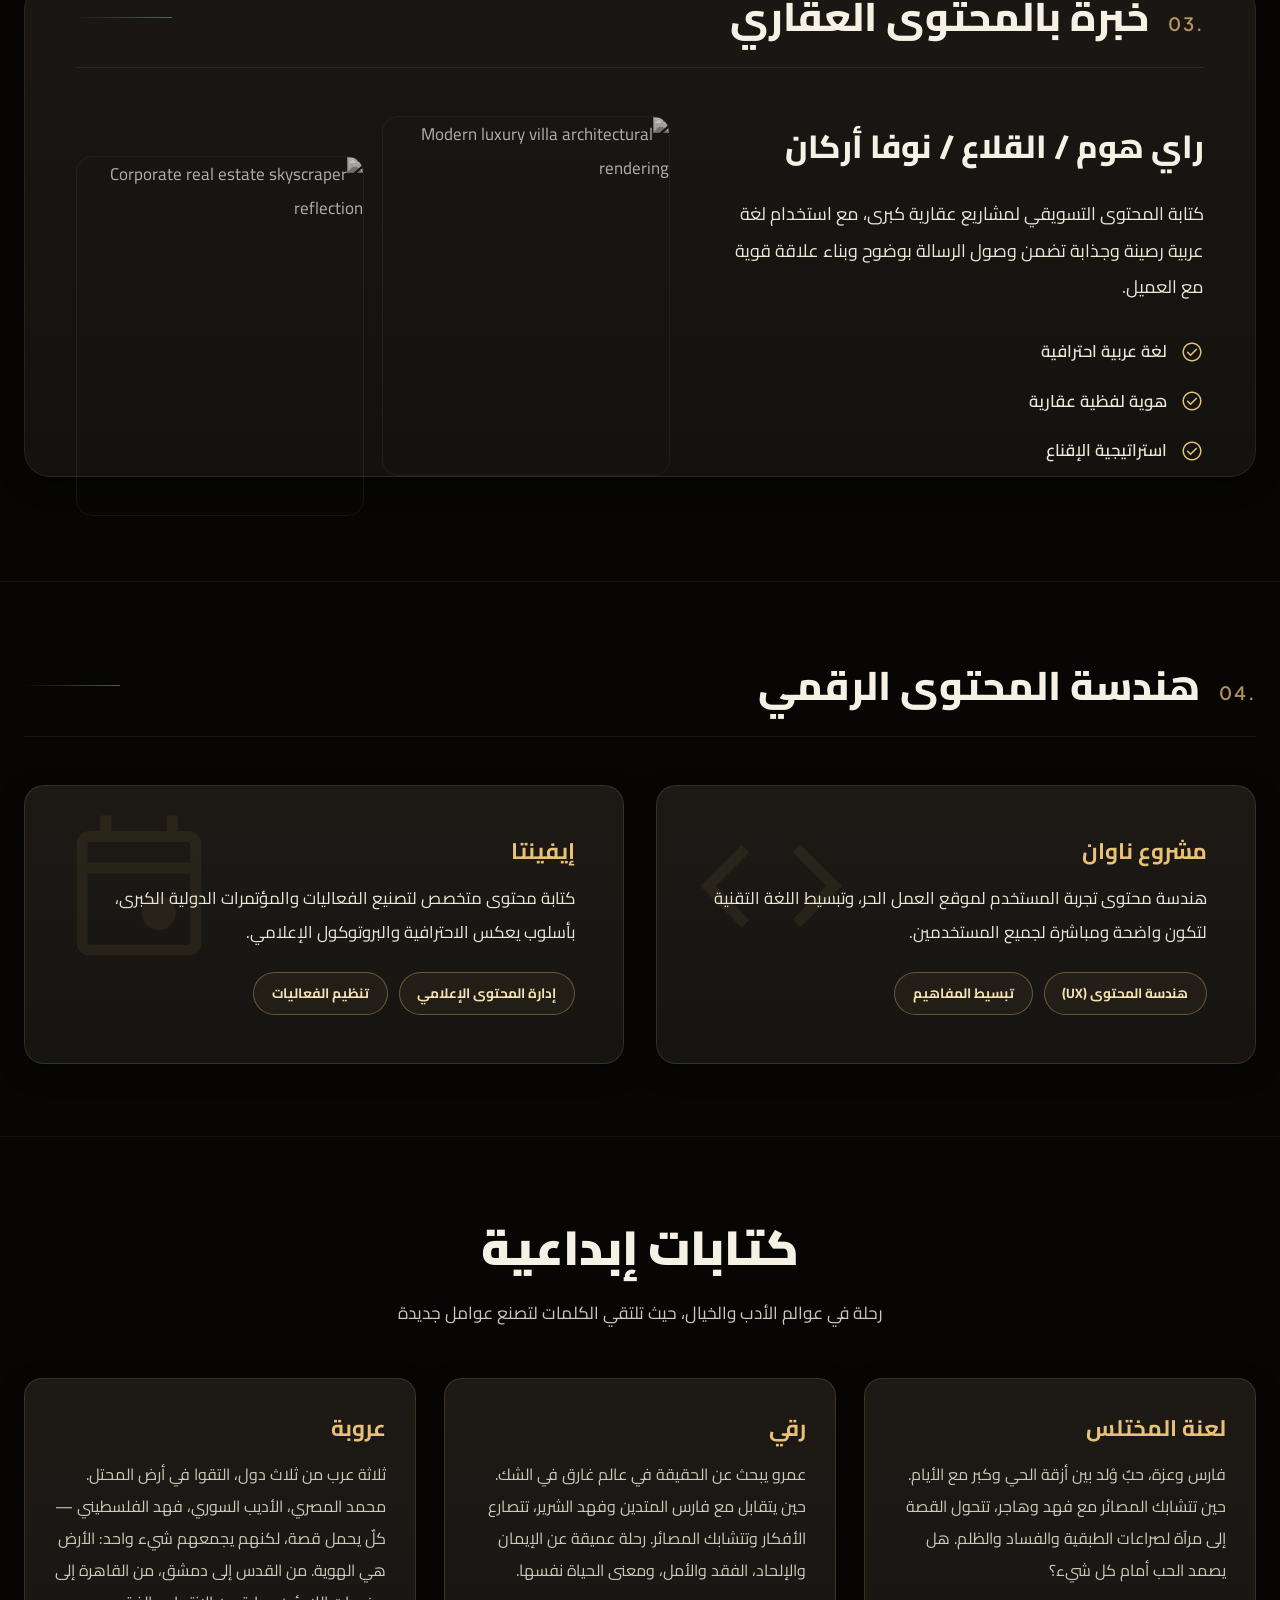
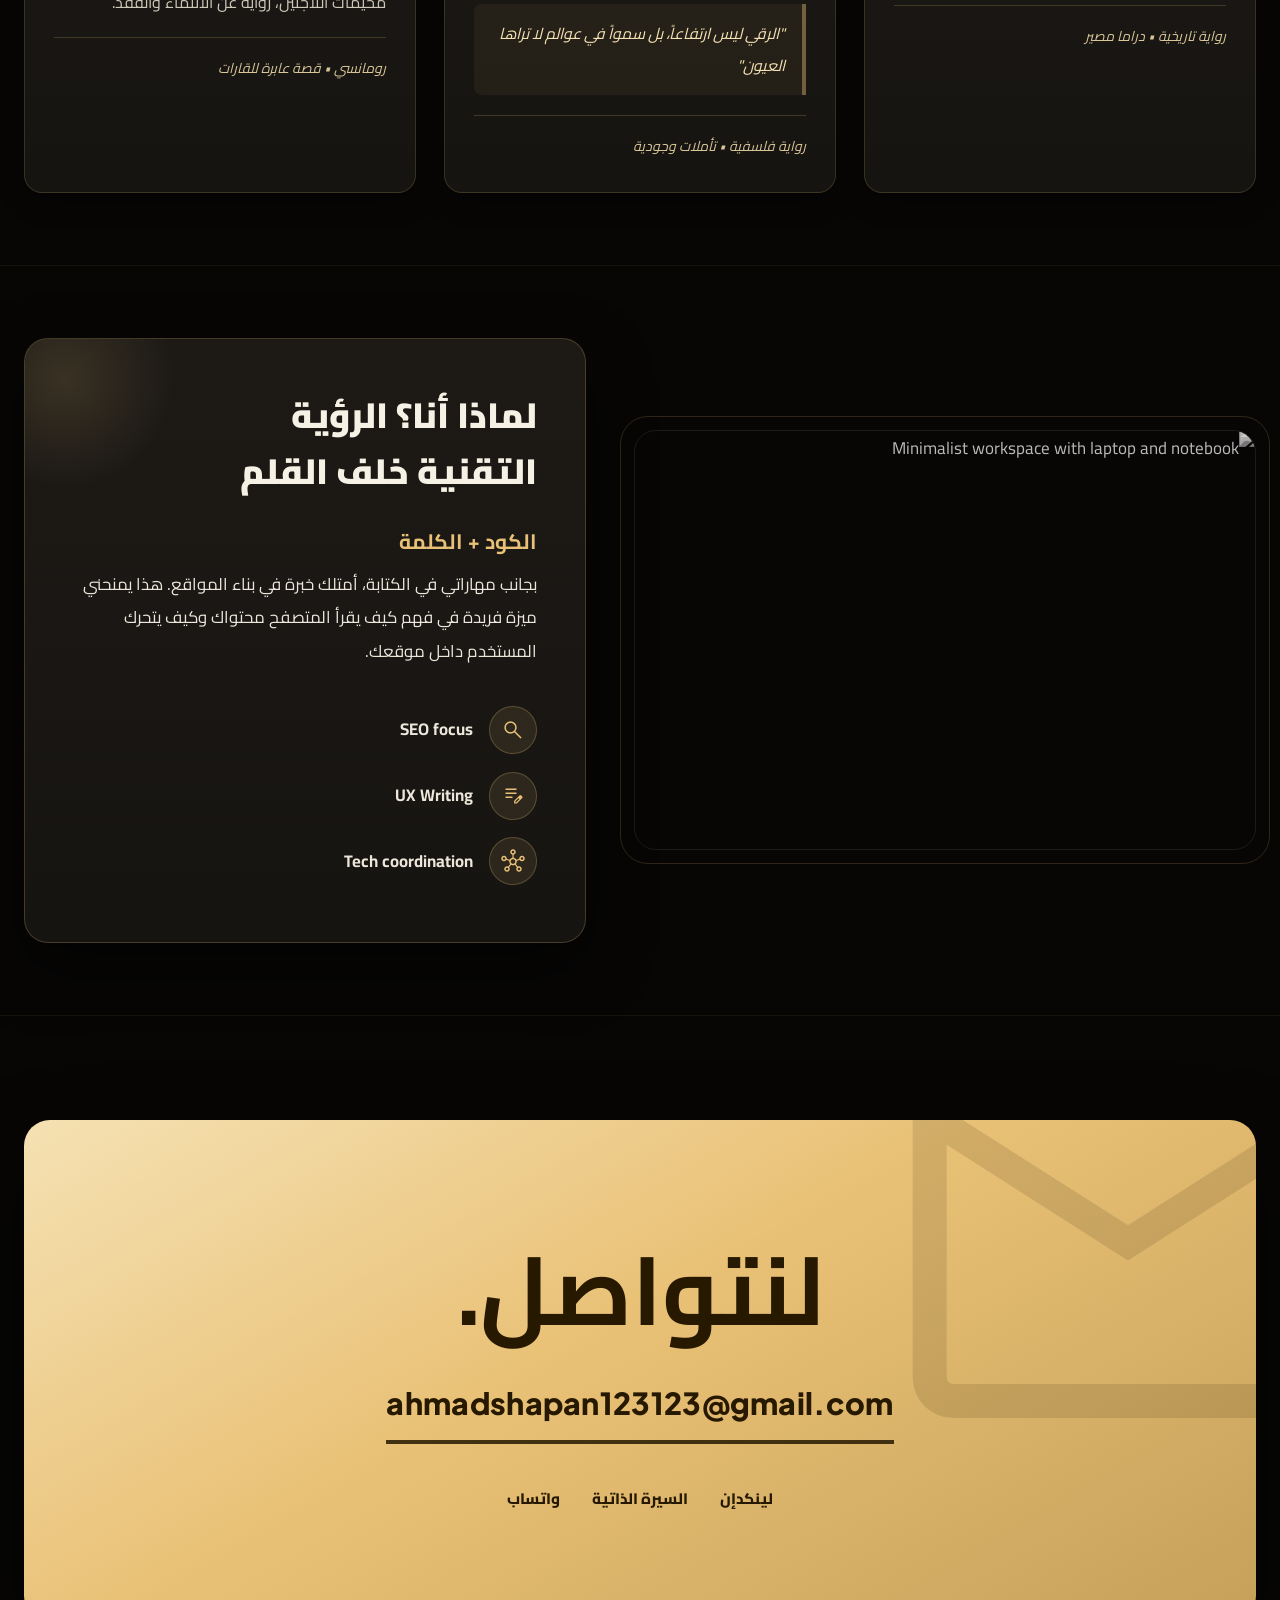
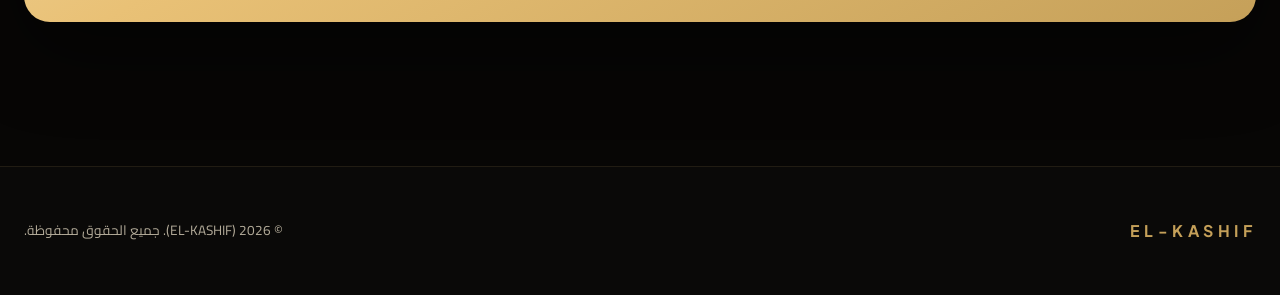
==== commit 2007d8cd: "fix: remove duplicate script titles from modal, reorder nav" ====
--- a/index.html
+++ b/index.html
@@ -54,9 +54,9 @@
 <ul class="nav-links" id="nav-links">
 <li><a href="#scripts">سكريبتات إعلانية</a></li>
 <li><a href="#portfolio">أعمالي</a></li>
+<li><a href="#seo">السيو</a></li>
 <li><a href="#real-estate">العقارات</a></li>
 <li><a href="#tech">التقني</a></li>
-<li><a href="#seo">السيو</a></li>
 <li><a href="#creative-writing">كتابات</a></li>
 <li><a href="#about">عني</a></li>
 <li><a href="#contact">تواصل</a></li>
@@ -163,7 +163,6 @@
 </template>
 
 <template id="script-text-2">
-<p>(1) همّ الشهر</p>
 <p class="dir">- [مشهد سينمائي: إضاءة دافئة داخل المنزل، الزوج جالس يقلب جواله بتركيز، وصوت الزوجة (VO) بنبرة حانية ومحملة بالمسؤولية: لقطة قريبة (Close-up) على ملامح القلق والترقب]</p>
 <p>يا أبو خالد.. لا تنسى التزاماتنا هالشهر! مصاريف البيت زادت، واليوم الوطني على الأبواب، والزحمة تعطلنا وتطير ميزانيتنا قبل لا نبدأ.. الراتب يطير بأول أسبوع، والالتزامات ما تخلص، ما أدري وش بنسوي هالشهر؟</p>
 <p class="dir">- [يتلاشى صوت الزوجة بعد ما تقول اليوم الوطني وتتحول لغمغمة ضاغطة، الكاميرا تقترب (Zoom In) من وجهه وهو يتصفح يظهر أمامه إعلان رونق، تتغير ملامحه تدريجياً من الحيرة إلى التركيز، يرفع رأسه بثقة]</p>
@@ -180,7 +179,6 @@
 </template>
 
 <template id="script-text-3">
-<p>(1) اليوم الوطني بدون سند</p>
 <p>المشهد الأول: بدون سند — "الانتظار"</p>
 <p>الديكور: مكتب بسيط واحد، كرسي، موبايل، فنجان قهوة. خلفية محايدة (حائط فاضي أو ستارة بسيطة). لا نحتاج أي عناصر إضافية.</p>
 <p class="dir">[مشهد: Wide Shot - إضاءة صباحية هادئة، الموديل يقف بجوار مكتبه، يمسك فنجان القهوة وينظر للموبايل الموضوع أمامه بترقب]</p>
@@ -256,7 +254,6 @@
 </template>
 
 <template id="script-text-4">
-<p>(2) جروب العيلة</p>
 <p>المشهد: داخل شاشة الواتساب</p>
 <p class="dir">[فتح المشهد: واجهة الواتساب، اسم الجروب "جروب العيلة"]</p>
 <p>العم فهد (صوت رجل كبير):</p>
@@ -295,7 +292,6 @@
 </template>
 
 <template id="script-text-5">
-<p>(3) تاجر وأنت تقهوي!</p>
 <p class="dir">[المشهد: مجلس دافئ، جارتان قاعدات ومعهن فنجال قهوة]</p>
 <p class="dir">[أم فهد تتمطى بتعب وتتنهد]</p>
 <p>يا كثر تعب المحل! من الصبح وأنا واقفة على رجليني.. فواتير وزباين وطلبات ما تخلص.</p>
@@ -343,7 +339,6 @@
 </template>
 
 <template id="script-text-8">
-<p>(4) سند تحقق الأحلام!</p>
 <p class="dir">[المشهد: شاب جالس في بيته، ممسك بقلم ودفتر مكتوب على غلافه بخط اليد "دفتر الأفكار". يرسم شعاراً بسيطاً بتركيز، ثم يتوقف، يتأمل الرسمة وبقية صفحات الدفتر المليئة بالأفكار، يتنهد بحسرة عميقة.]</p>
 <p>الشاب (يحدث نفسه بهم): يا كثر الأفكار بهالدفتر.. كلها أحلام واقفة مكانها! (يمرر يده على الصفحات) كل ما أقول ببدا، ألقى نفسي ضايع.. أحسها يبغالها خبرة كبيرة وأنا مو عارف من وين أبدأ ولا كيف أحقق أحلامي.</p>
 <p class="dir">[صوت الفويس أوفر (دافئ ومطمئن، يدخل فجأة كأنه يكمل فكرته)]: وليه تخليها واقفة؟</p>
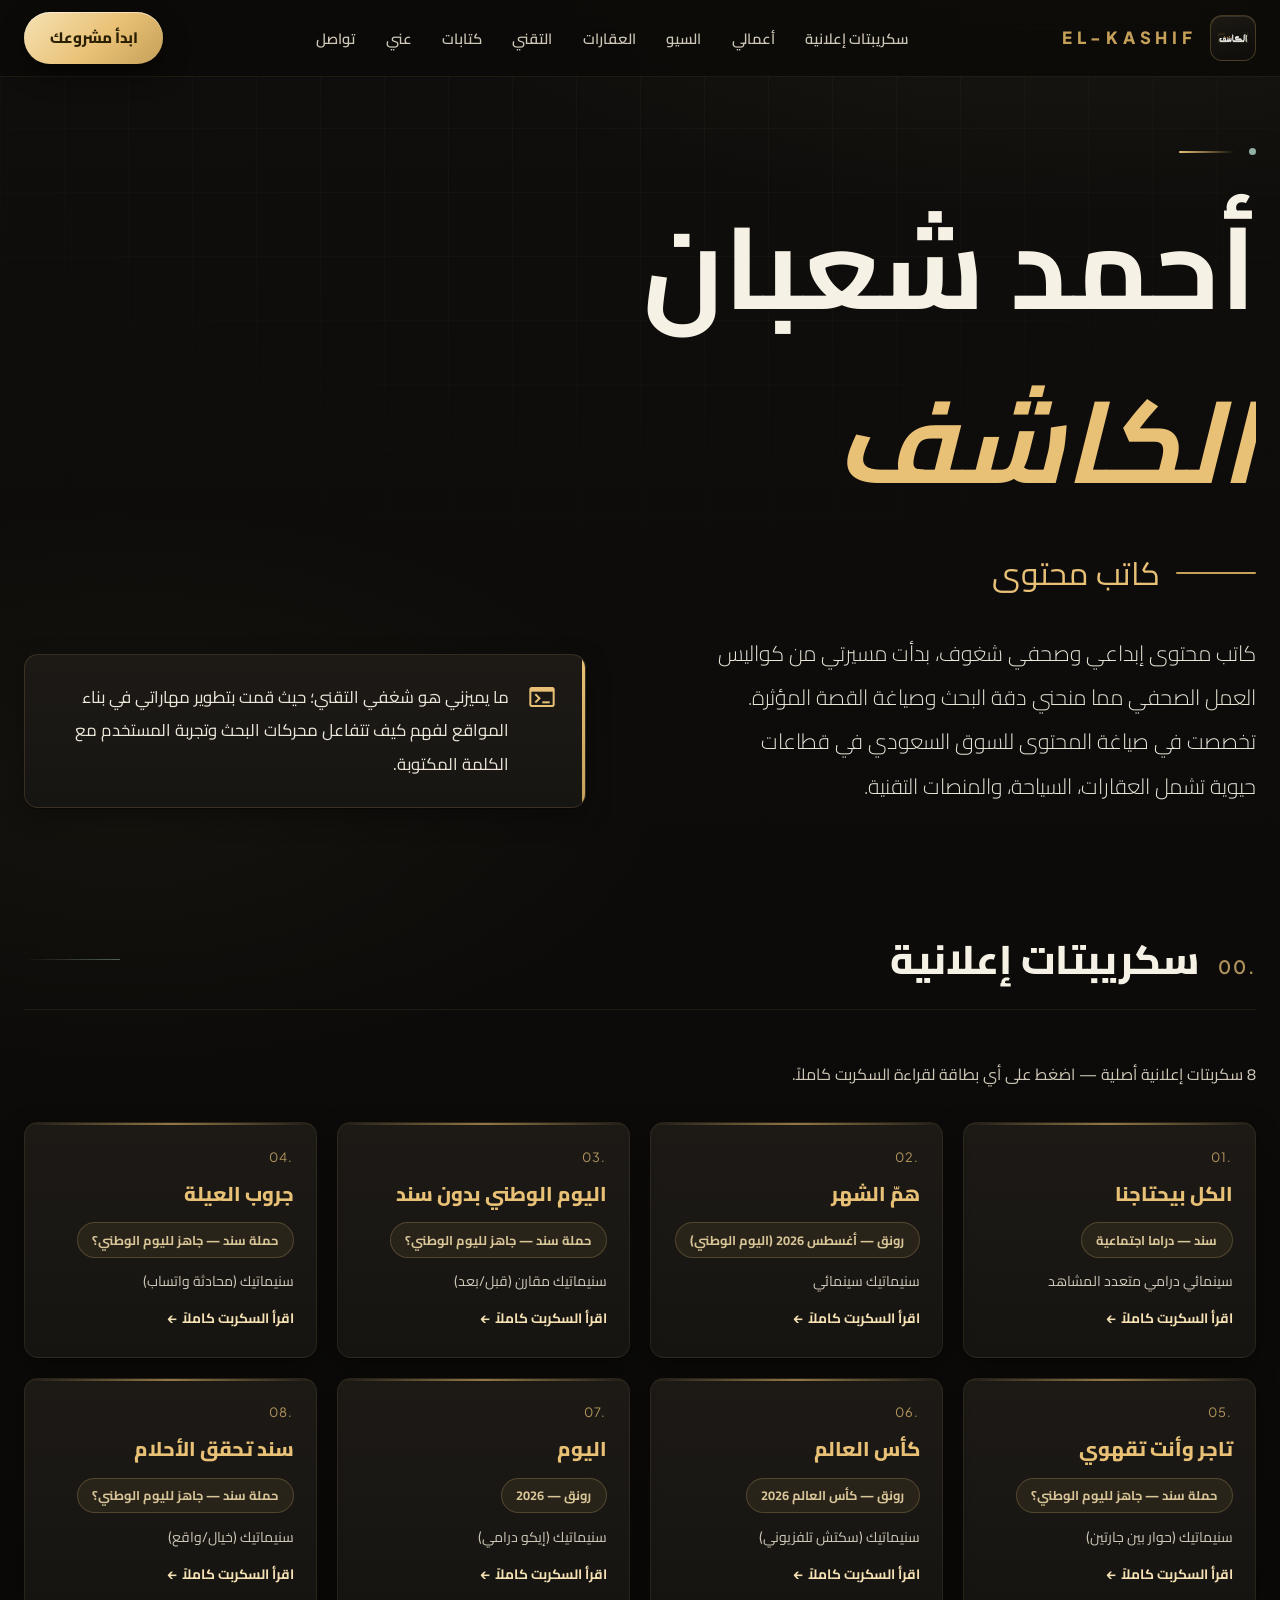
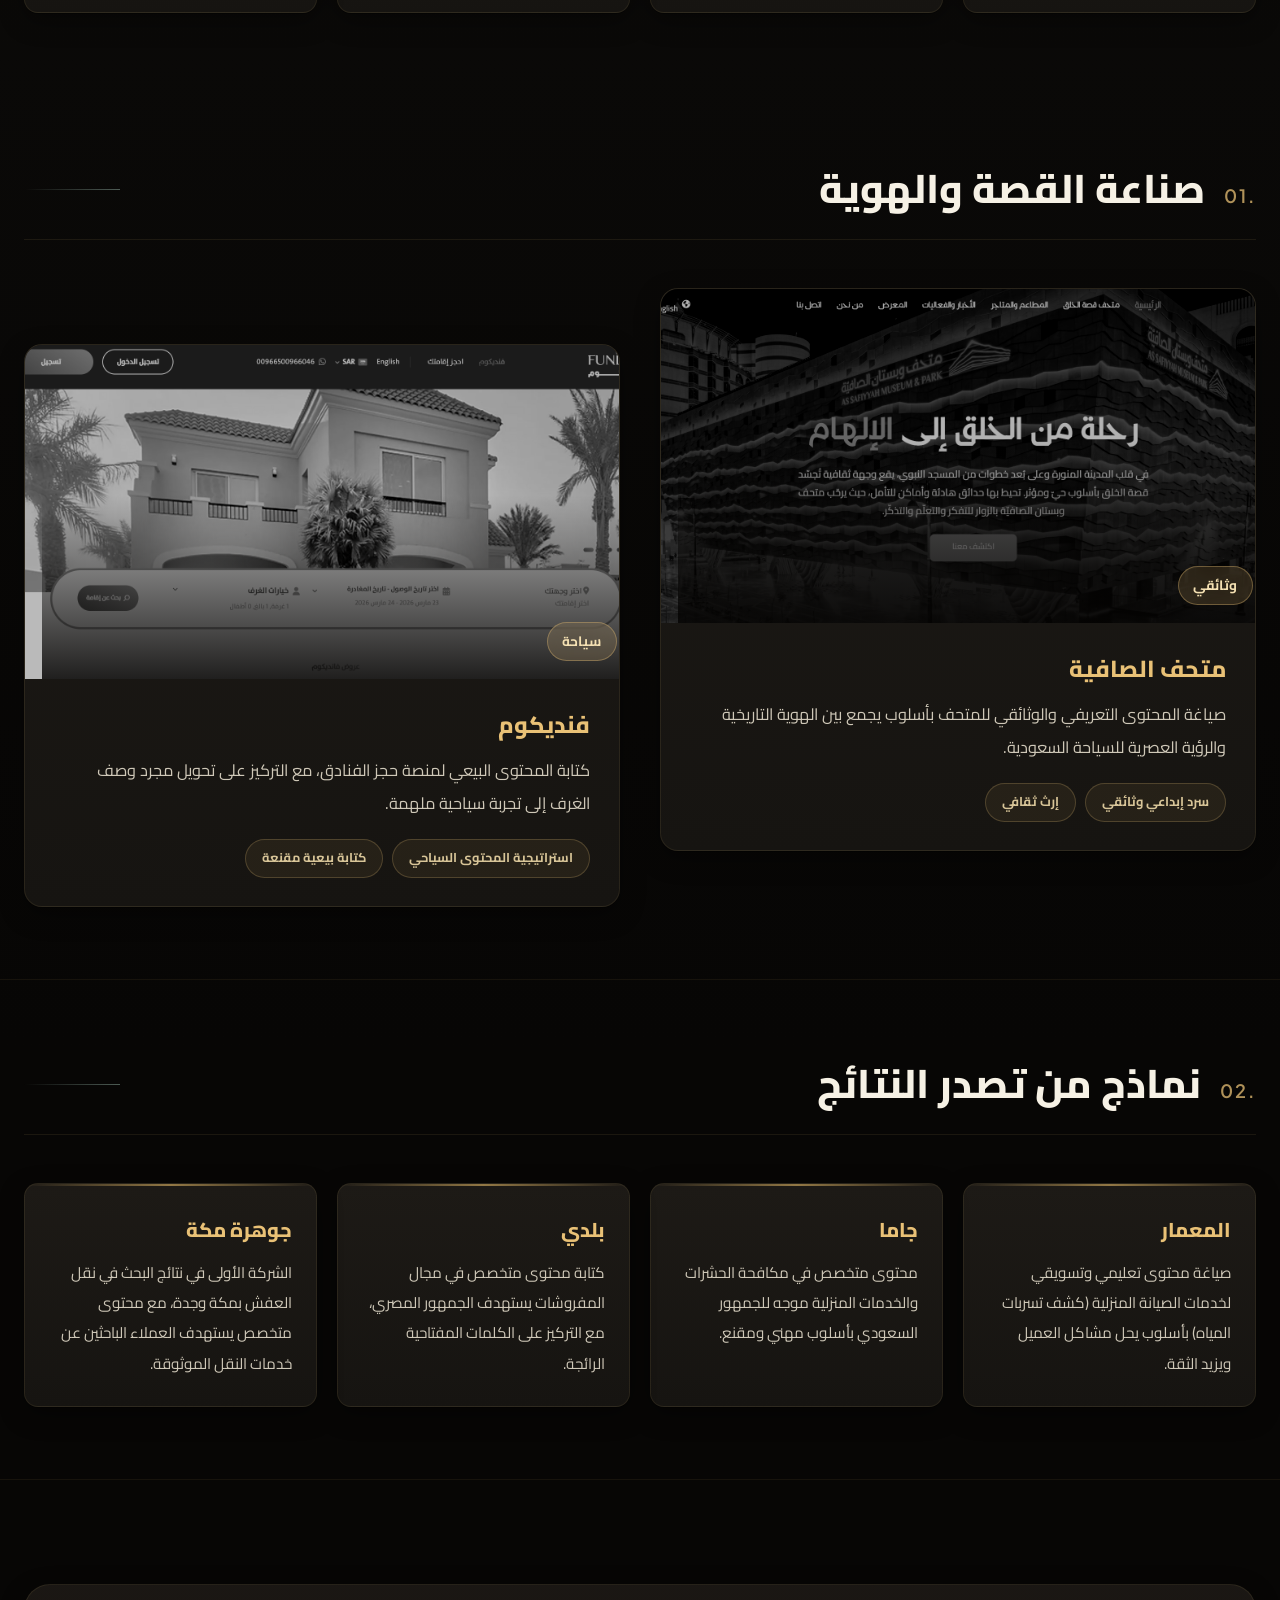
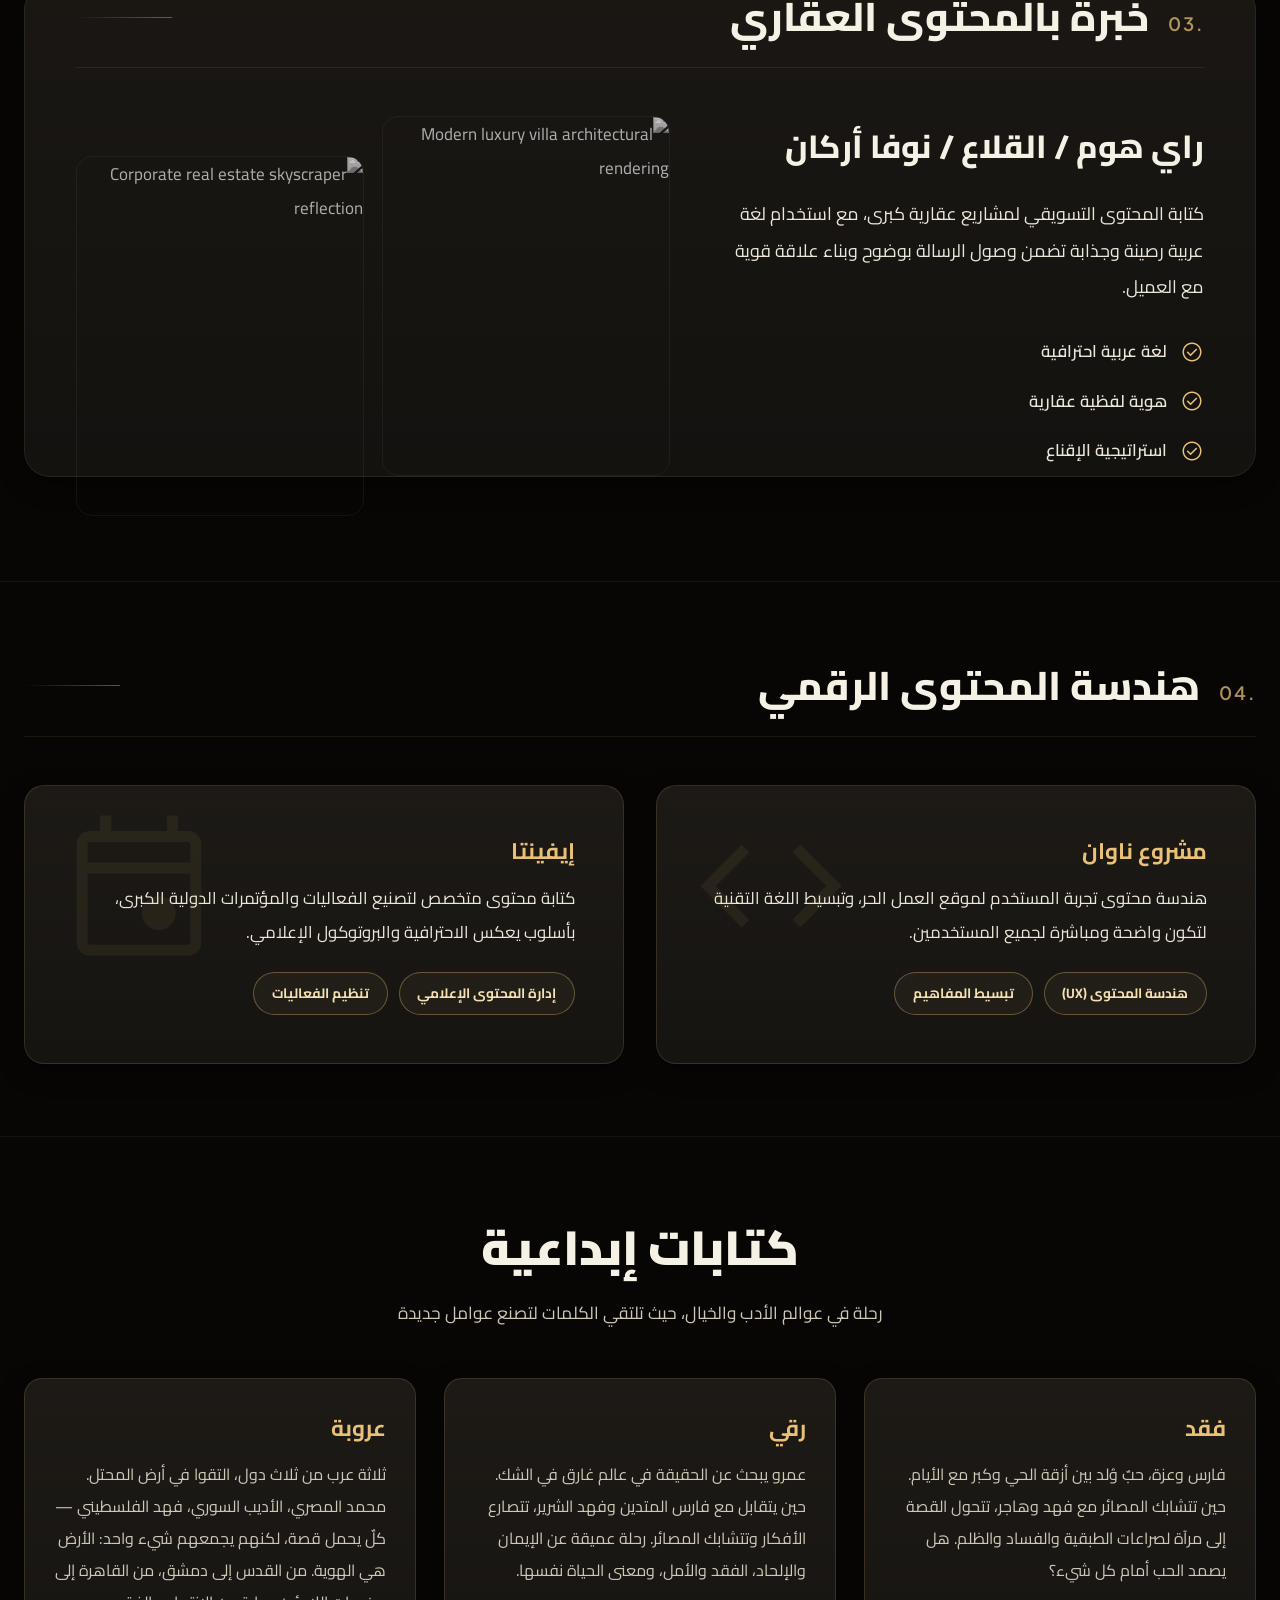
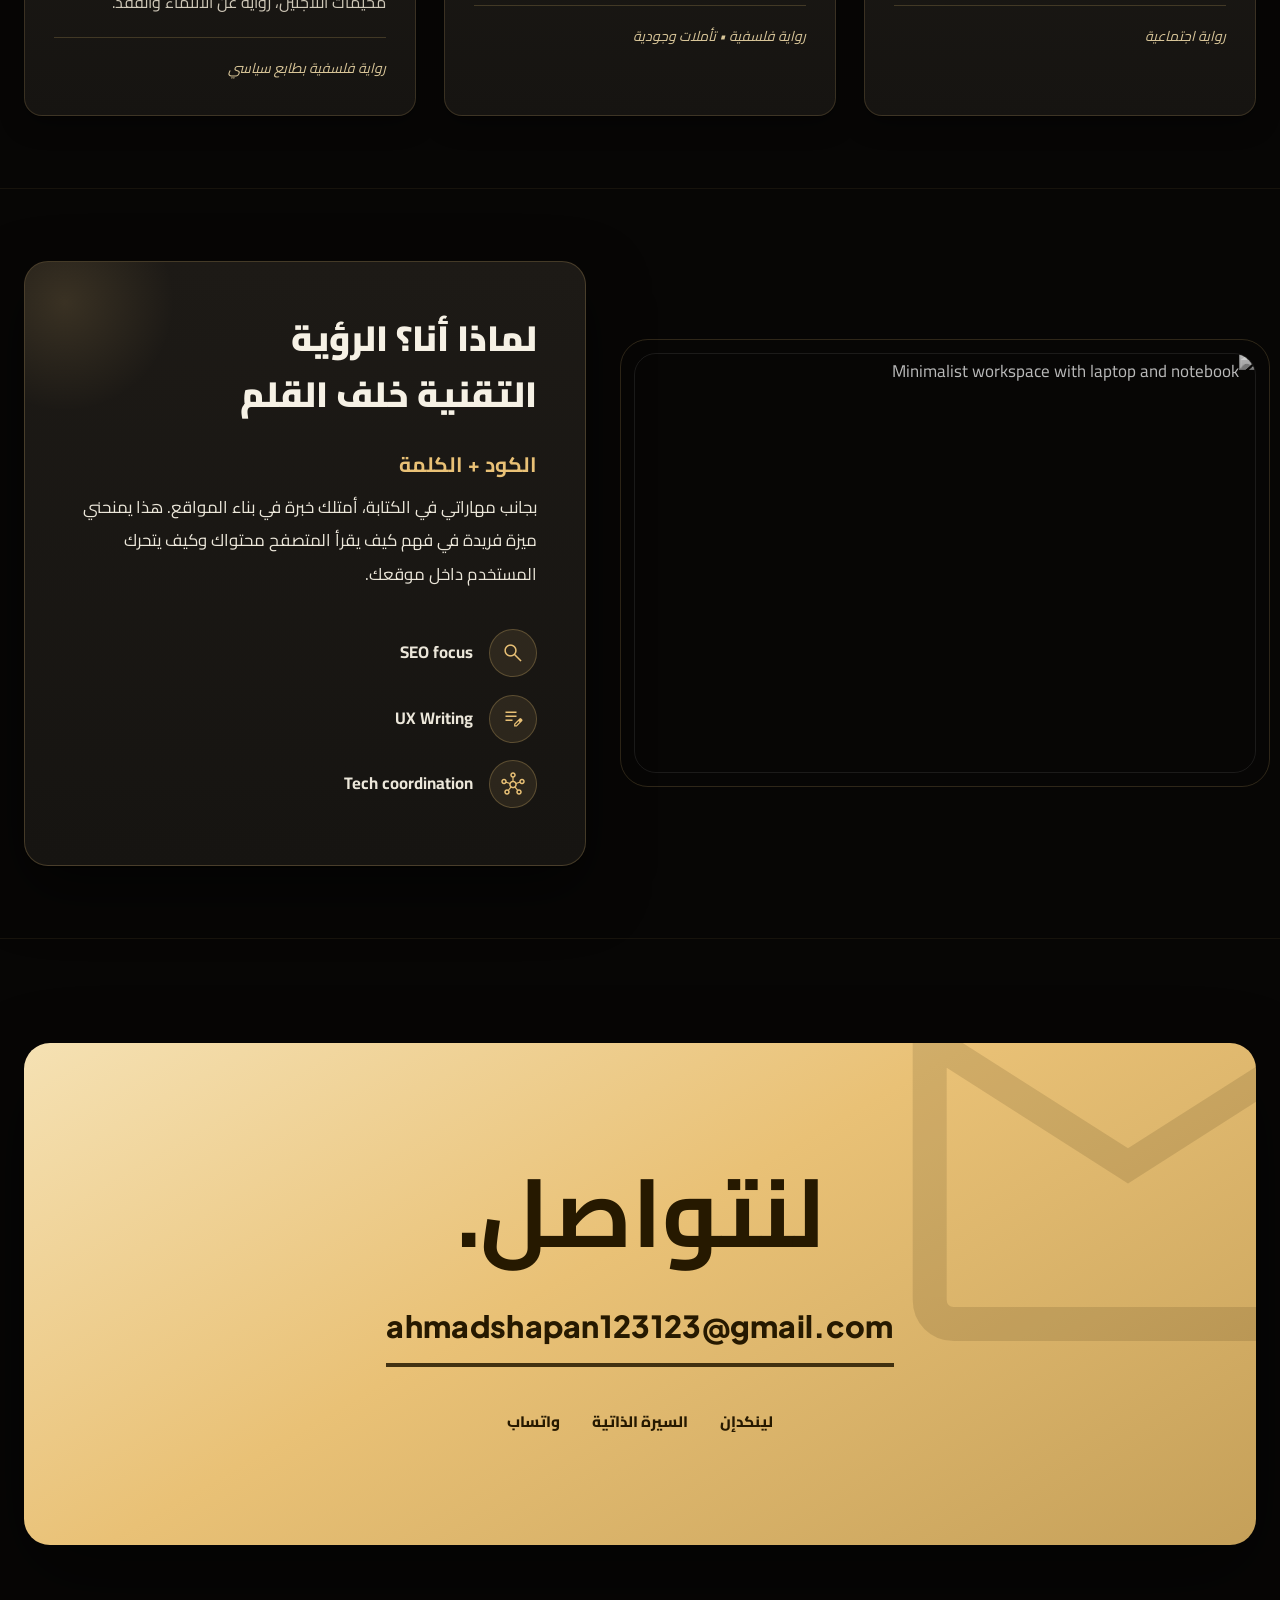
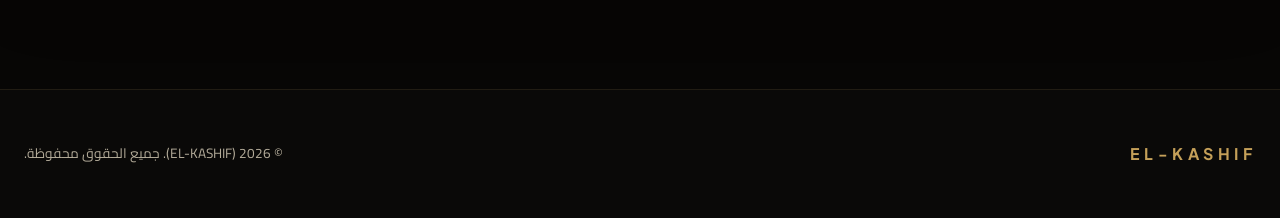
==== commit 755da0d0: "fix: update book titles and remove quote from رقي" ====
--- a/index.html
+++ b/index.html
@@ -493,20 +493,19 @@
 </div>
 <div class="book-grid">
 <div class="book-card" data-book>
-<h3>لعنة المختلس</h3>
+<h3>فقد</h3>
 <p>فارس وعزة، حبٌ وُلد بين أزقة الحي وكبر مع الأيام. حين تتشابك المصائر مع فهد وهاجر، تتحول القصة إلى مرآة لصراعات الطبقية والفساد والظلم. هل يصمد الحب أمام كل شيء؟</p>
-<div class="book-meta"><p>رواية تاريخية • دراما مصير</p></div>
+<div class="book-meta"><p>رواية اجتماعية</p></div>
 </div>
 <div class="book-card" data-book>
 <h3>رقي</h3>
 <p>عمرو يبحث عن الحقيقة في عالم غارق في الشك. حين يتقابل مع فارس المتدين وفهد الشرير، تتصارع الأفكار وتتشابك المصائر. رحلة عميقة عن الإيمان والإلحاد، الفقد والأمل، ومعنى الحياة نفسها.</p>
-<blockquote><p>"الرقي ليس ارتفاعاً، بل سمواً في عوالم لا تراها العيون"</p></blockquote>
 <div class="book-meta"><p>رواية فلسفية • تأملات وجودية</p></div>
 </div>
 <div class="book-card" data-book>
 <h3>عروبة</h3>
 <p>ثلاثة عرب من ثلاث دول، التقوا في أرض المحتل. محمد المصري، الأديب السوري، فهد الفلسطيني — كلٌ يحمل قصة، لكنهم يجمعهم شيء واحد: الأرض هي الهوية. من القدس إلى دمشق، من القاهرة إلى مخيمات اللاجئين، رواية عن الانتماء والفقد.</p>
-<div class="book-meta"><p>رومانسي • قصة عابرة للقارات</p></div>
+<div class="book-meta"><p>رواية فلسفية بطابع سياسي</p></div>
 </div>
 </div>
 </div>
